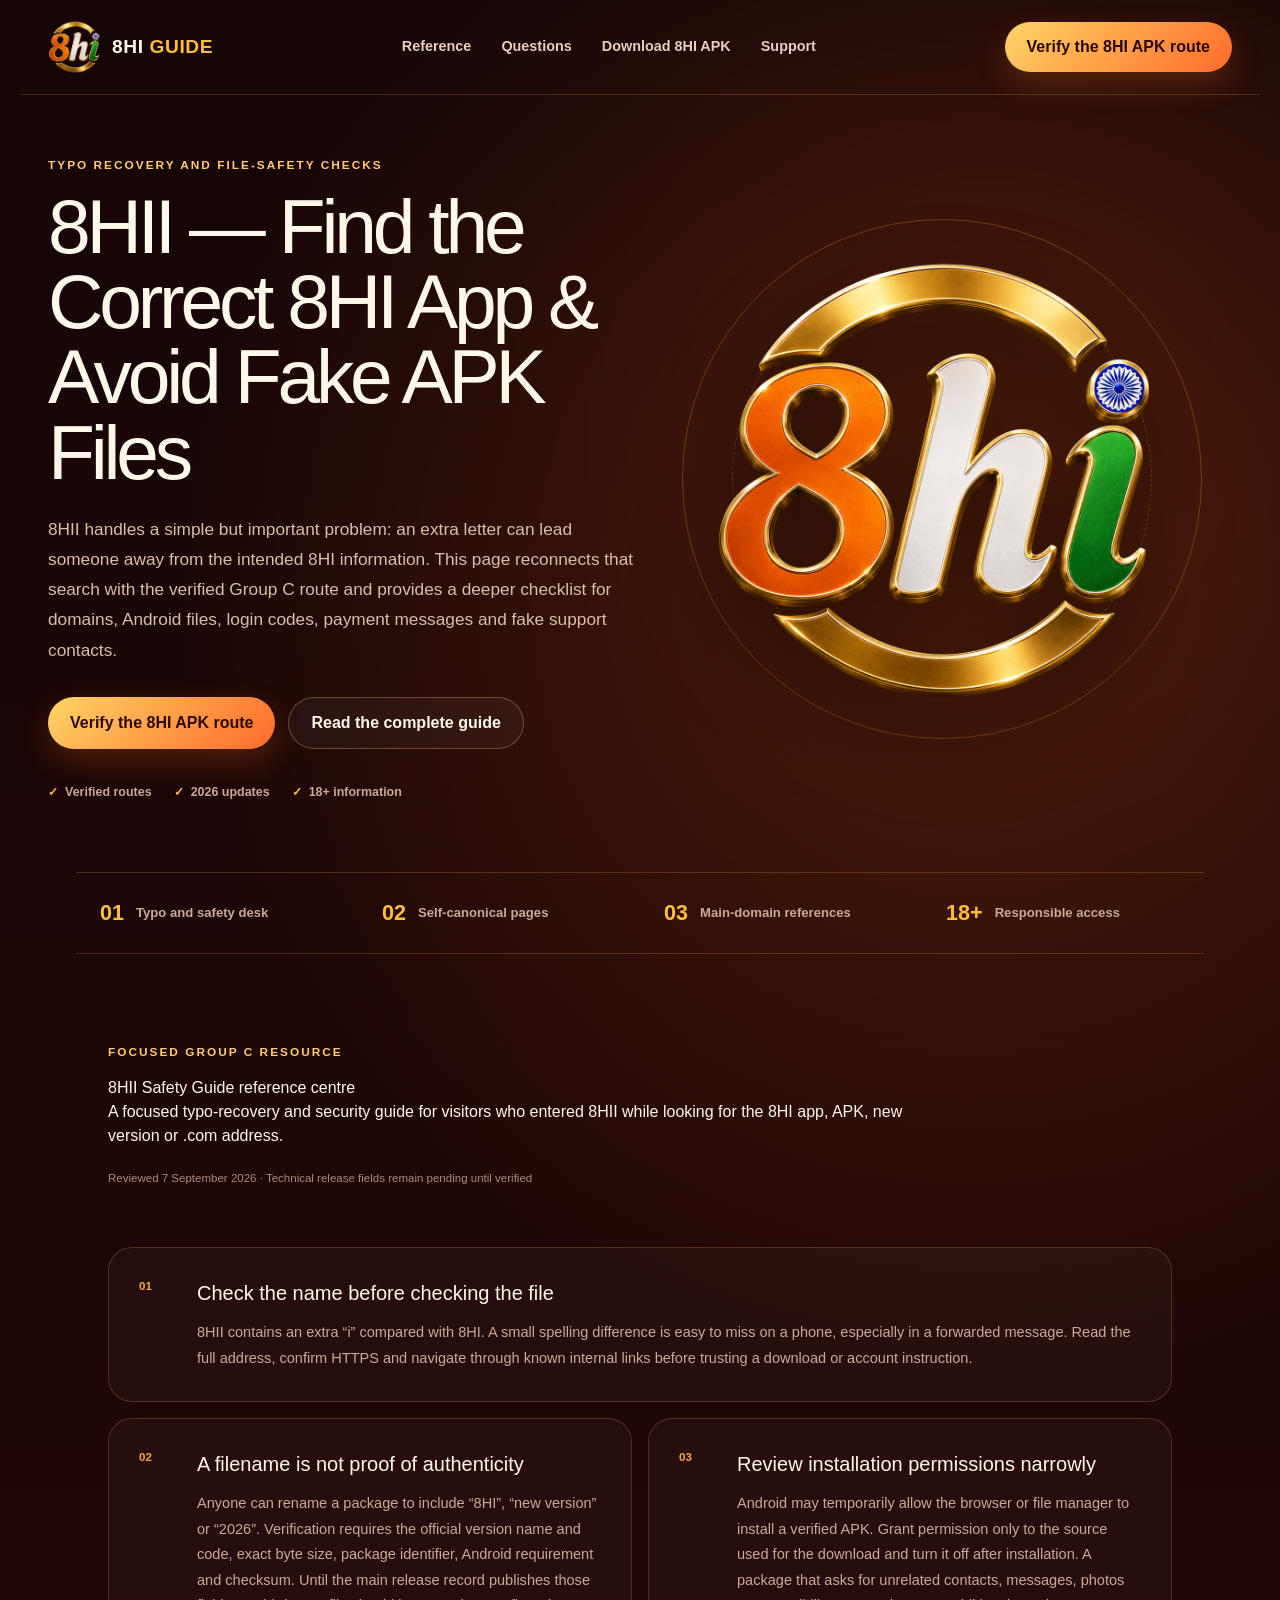
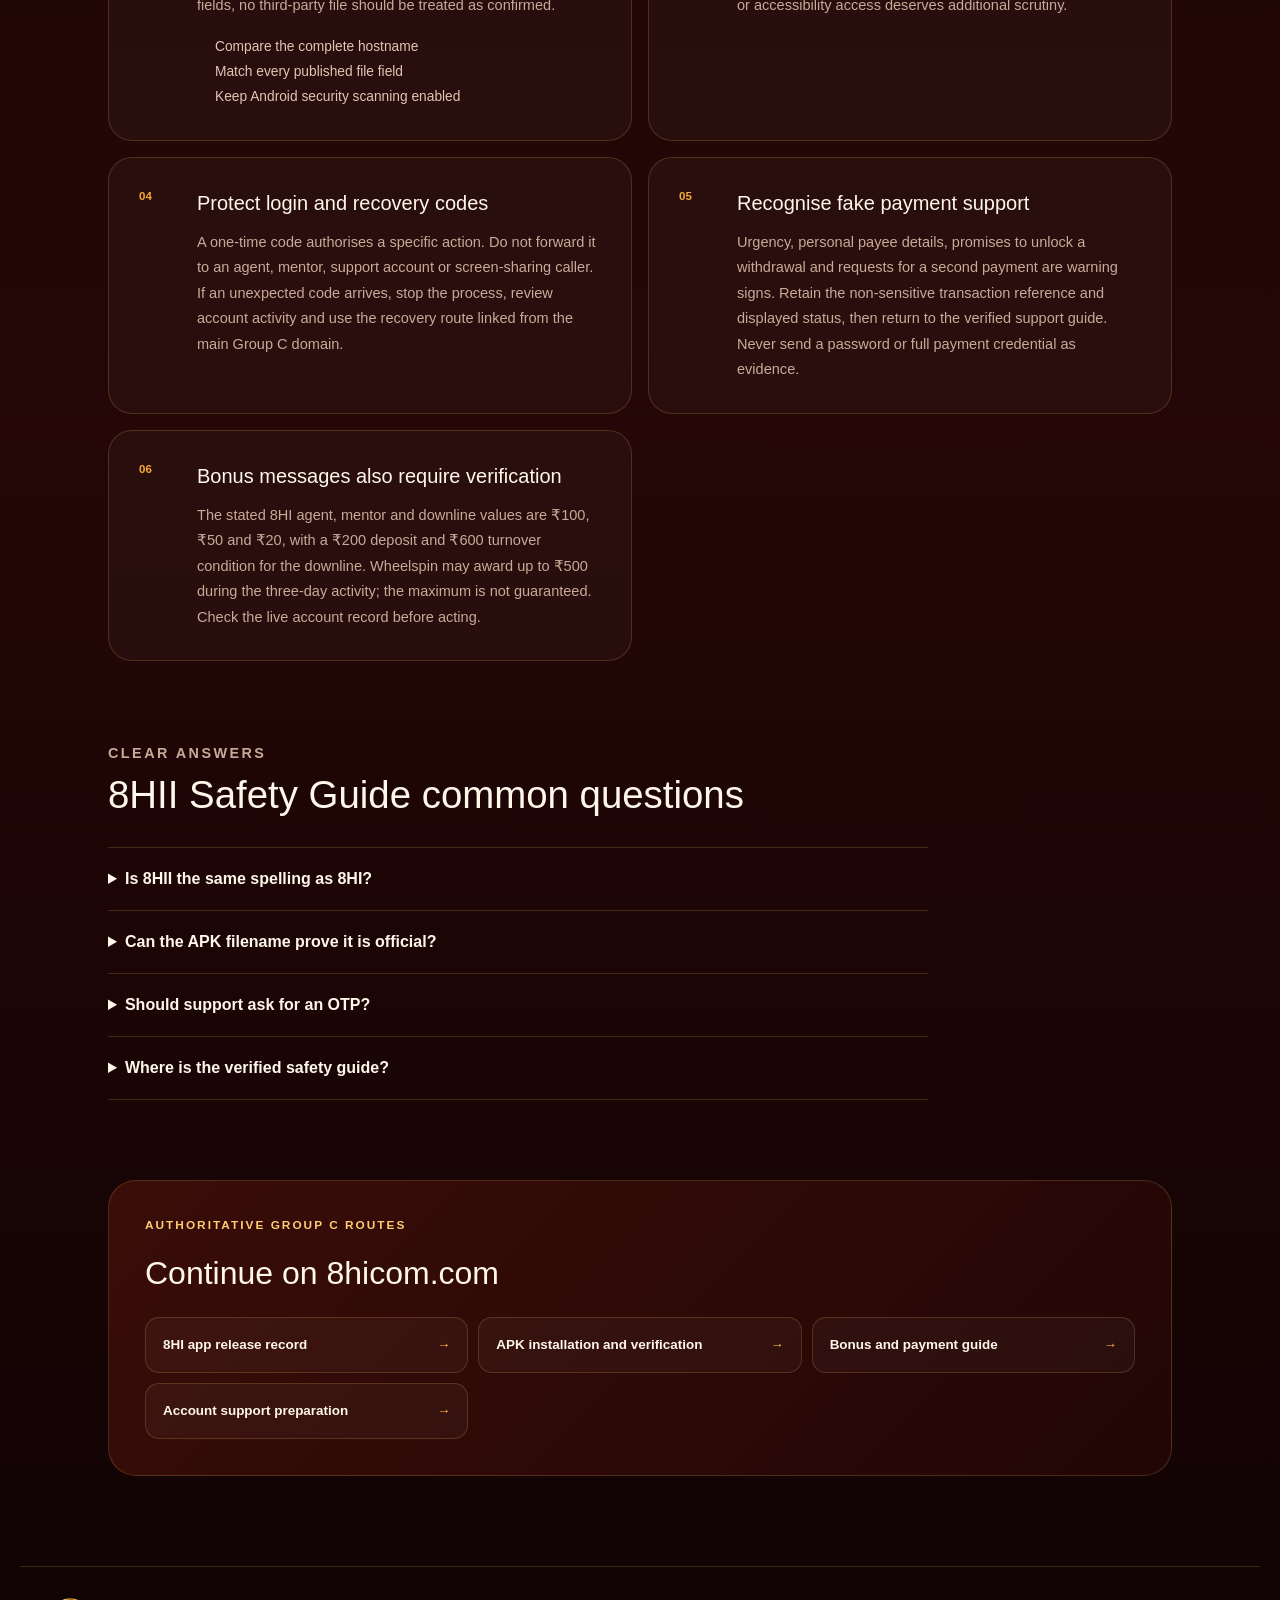
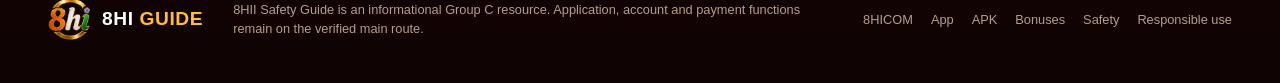
==== index.html @ 6e998ba5 "Migrate 8HI site to GitHub Pages with live APK download" ====
<!DOCTYPE html><html lang="en-IN"><head><meta charSet="utf-8"/><meta name="viewport" content="width=device-width, initial-scale=1"/><link rel="preload" href="/assets/8hi-mark.png" as="image"/><link rel="stylesheet" href="/_next/static/css/index.D3zvUgvW.css" data-rsc-css-href="/_next/static/css/index.D3zvUgvW.css" data-precedence="vite-rsc/importer-resources"/><link rel="modulepreload" fetchPriority="low" href="/_next/static/chunks/index-C0sFQanN.js"/><script src="/_next/static/chunks/rolldown-runtime-C60lm6uB.js" type="module" async=""></script><script src="/_next/static/chunks/framework-BgSIrAUN.js" type="module" async=""></script><link rel="modulepreload" href="/_next/static/chunks/layout-segment-context-Blf1P6dG.js" crossorigin=""/><title>8HII — Find the Correct 8HI App &amp; Avoid Fake APK Files</title><meta name="description" content="Recover from the 8HII spelling, verify the correct 8HI route and check APK files, permissions, OTPs and fake support safely."/><meta name="application-name" content="8HII Guide"/><meta name="creator" content="8HII Guide"/><meta name="publisher" content="8HII Guide"/><meta name="format-detection" content="telephone=no, address=no, email=no"/><meta name="category" content="entertainment"/><meta name="robots" content="index, follow"/><meta name="googlebot" content="index, follow, max-image-preview:large, max-snippet:-1, max-video-preview:-1"/><meta property="og:title" content="8HII — 8HI Typo Recovery &amp; APK Safety"/><meta property="og:description" content="Check the correct 8HI name, domain, Android package and support route."/><meta property="og:url" content="https://8hii.com"/><meta property="og:site_name" content="8HII Safety Guide"/><meta property="og:type" content="website"/><meta property="og:locale" content="en_IN"/><meta property="og:image" content="https://8hii.com/og.png"/><meta property="og:image:width" content="1200"/><meta property="og:image:height" content="630"/><meta property="og:image:alt" content="8HI typo recovery and APK safety guide"/><meta name="twitter:card" content="summary_large_image"/><meta name="twitter:title" content="8HII — 8HI APK Safety"/><meta name="twitter:description" content="Check the correct 8HI route and avoid fake APK files."/><meta name="twitter:image" content="https://8hii.com/og.png"/><link rel="shortcut icon" href="/favicon.ico"/><link rel="icon" href="/icon-48.png" sizes="48x48" type="image/png"/><link rel="icon" href="/icon.png" sizes="96x96" type="image/png"/><link rel="icon" href="/icon-192.png" sizes="192x192" type="image/png"/><link rel="icon" href="/favicon.ico" sizes="48x48" type="image/x-icon"/><link rel="apple-touch-icon" href="/icon-192.png" sizes="192x192" type="image/png"/><link rel="manifest" href="/manifest.webmanifest"/><link rel="canonical" href="https://8hii.com"/><script>Object.assign(((self[Symbol.for("vinext.navigationRuntime")]??={bootstrap:{routeManifest:null},functions:{}}).bootstrap.rsc??={rsc:[]}),{params:{},nav:{"pathname":"/","searchParams":[]}})</script><link rel="modulepreload" href="/_next/static/chunks/index-C0sFQanN.js" />
</head><body><script type="application/ld+json">{"@context":"https://schema.org","@graph":[{"@type":"WebSite","@id":"https://8hii.com/#website","name":"8HII Guide","alternateName":["8HI","8HII Guide"],"url":"https://8hii.com/","inLanguage":"en-IN","publisher":{"@id":"https://8hii.com/#organization"}},{"@type":"Organization","@id":"https://8hii.com/#organization","name":"8HII Guide","url":"https://8hii.com/","logo":{"@type":"ImageObject","url":"https://8hii.com/icon-512.png","width":512,"height":512}}]}</script><main><a class="skip-link" href="#main-content">Skip to content</a><script type="application/ld+json">[{"@context":"https://schema.org","@type":"FAQPage","mainEntity":[{"@type":"Question","name":"Is 8HII the same spelling as 8HI?","acceptedAnswer":{"@type":"Answer","text":"No. 8HII contains an extra letter; this page helps visitors recover the intended 8HI route."}},{"@type":"Question","name":"Can the APK filename prove it is official?","acceptedAnswer":{"@type":"Answer","text":"No. Match the complete technical release record, including checksum and package identifier."}},{"@type":"Question","name":"Should support ask for an OTP?","acceptedAnswer":{"@type":"Answer","text":"No. Keep passwords and one-time codes private."}},{"@type":"Question","name":"Where is the verified safety guide?","acceptedAnswer":{"@type":"Answer","text":"Use the APK safety and installation pages on 8hicom.com."}}]},{"@context":"https://schema.org","@type":"WebPage","name":"8HII — Find the Correct 8HI App & Avoid Fake APK Files","description":"A focused typo-recovery and security guide for visitors who entered 8HII while looking for the 8HI app, APK, new version or .com address.","url":"https://8hii.com/","isPartOf":{"@type":"WebSite","name":"8HII Safety Guide","url":"https://8hii.com/"},"dateModified":"2026-09-07"}]</script><header class="site-header"><a class="brand" href="/" aria-label="8HII Safety Guide home"><img src="/assets/8hi-mark.png" alt="8HI" width="54" height="54"/><span>8HI <b>GUIDE</b></span></a><nav aria-label="Main navigation"><a href="#reference">Reference</a><a href="#questions">Questions</a><a href="https://8hicom.com/8hi-app">App status</a><a href="https://8hicom.com/support">Support</a></nav><a class="nav-cta" href="https://8hicom.com/apk-safety">Verify the 8HI APK route</a></header><section class="hero" id="main-content"><div class="hero-glow"></div><div class="hero-copy"><p class="eyebrow">Typo recovery and file-safety checks</p><h1>8HII — Find the Correct 8HI App &amp; Avoid Fake APK Files</h1><p class="hero-text">8HII handles a simple but important problem: an extra letter can lead someone away from the intended 8HI information. This page reconnects that search with the verified Group C route and provides a deeper checklist for domains, Android files, login codes, payment messages and fake support contacts.</p><div class="hero-actions"><a class="primary-button" href="https://8hicom.com/apk-safety">Verify the 8HI APK route</a><a class="secondary-button" href="#reference">Read the complete guide</a></div><div class="trust-row"><span>Verified routes</span><span>2026 updates</span><span>18+ information</span></div></div><div class="hero-visual"><div class="brand-orbit orbit-one"></div><div class="brand-orbit orbit-two"></div><div class="logo-stage"><img src="/assets/8hi-mark.png" alt="8HI guide logo" width="520" height="520"/></div></div></section><section class="proof-strip" aria-label="Publishing role"><div><strong>01</strong><span>Typo and safety desk</span></div><div><strong>02</strong><span>Self-canonical pages</span></div><div><strong>03</strong><span>Main-domain references</span></div><div><strong>18+</strong><span>Responsible access</span></div></section><article class="content-shell" id="reference"><div class="content-hero"><div><p class="eyebrow">Focused Group C resource</p><h2>8HII Safety Guide<!-- --> reference centre</h2><p>A focused typo-recovery and security guide for visitors who entered 8HII while looking for the 8HI app, APK, new version or .com address.</p><small>Reviewed 7 September 2026 · Technical release fields remain pending until verified</small></div></div><div class="rich-article-grid"><section><span>01</span><div><h2>Check the name before checking the file</h2><p>8HII contains an extra “i” compared with 8HI. A small spelling difference is easy to miss on a phone, especially in a forwarded message. Read the full address, confirm HTTPS and navigate through known internal links before trusting a download or account instruction.</p></div></section><section><span>02</span><div><h2>A filename is not proof of authenticity</h2><p>Anyone can rename a package to include “8HI”, “new version” or “2026”. Verification requires the official version name and code, exact byte size, package identifier, Android requirement and checksum. Until the main release record publishes those fields, no third-party file should be treated as confirmed.</p><ul><li>Compare the complete hostname</li><li>Match every published file field</li><li>Keep Android security scanning enabled</li></ul></div></section><section><span>03</span><div><h2>Review installation permissions narrowly</h2><p>Android may temporarily allow the browser or file manager to install a verified APK. Grant permission only to the source used for the download and turn it off after installation. A package that asks for unrelated contacts, messages, photos or accessibility access deserves additional scrutiny.</p></div></section><section><span>04</span><div><h2>Protect login and recovery codes</h2><p>A one-time code authorises a specific action. Do not forward it to an agent, mentor, support account or screen-sharing caller. If an unexpected code arrives, stop the process, review account activity and use the recovery route linked from the main Group C domain.</p></div></section><section><span>05</span><div><h2>Recognise fake payment support</h2><p>Urgency, personal payee details, promises to unlock a withdrawal and requests for a second payment are warning signs. Retain the non-sensitive transaction reference and displayed status, then return to the verified support guide. Never send a password or full payment credential as evidence.</p></div></section><section><span>06</span><div><h2>Bonus messages also require verification</h2><p>The stated 8HI agent, mentor and downline values are ₹100, ₹50 and ₹20, with a ₹200 deposit and ₹600 turnover condition for the downline. Wheelspin may award up to ₹500 during the three-day activity; the maximum is not guaranteed. Check the live account record before acting.</p></div></section></div><section class="faq" id="questions"><p class="eyebrow">Clear answers</p><h2>8HII Safety Guide<!-- --> common questions</h2><details><summary>Is 8HII the same spelling as 8HI?</summary><p>No. 8HII contains an extra letter; this page helps visitors recover the intended 8HI route.</p></details><details><summary>Can the APK filename prove it is official?</summary><p>No. Match the complete technical release record, including checksum and package identifier.</p></details><details><summary>Should support ask for an OTP?</summary><p>No. Keep passwords and one-time codes private.</p></details><details><summary>Where is the verified safety guide?</summary><p>Use the APK safety and installation pages on 8hicom.com.</p></details></section><aside class="related"><p class="eyebrow">Authoritative Group C routes</p><h2>Continue on 8hicom.com</h2><div><a href="https://8hicom.com/8hi-app">8HI app release record <span>→</span></a><a href="https://8hicom.com/8hi-apk-install">APK installation and verification <span>→</span></a><a href="https://8hicom.com/8hi-payment-guide">Bonus and payment guide <span>→</span></a><a href="https://8hicom.com/support">Account support preparation <span>→</span></a></div></aside></article><footer><div class="brand footer-brand"><img src="/assets/8hi-mark.png" alt="" width="44" height="44"/><span>8HI <b>GUIDE</b></span></div><p>8HII Safety Guide<!-- --> is an informational Group C resource. Application, account and payment functions remain on the verified main route.</p><div class="footer-links"><a href="https://8hicom.com/">8HICOM</a><a href="https://8hicom.com/8hi-app">App</a><a href="https://8hicom.com/8hi-apk-install">APK</a><a href="https://8hicom.com/8hi-payment-guide">Bonuses</a><a href="https://8hicom.com/apk-safety">Safety</a><a href="https://8hicom.com/responsible-gaming">Responsible use</a></div></footer></main><script type="module" src="/_next/static/chunks/index-C0sFQanN.js" id="_R_" async=""></script><script>((self[Symbol.for("vinext.navigationRuntime")]??={bootstrap:{routeManifest:null},functions:{}}).bootstrap.rsc??={rsc:[]}).rsc.push("2:I[\"d5075e13e03a\",[],\"Children\",1]\n")</script><script>((self[Symbol.for("vinext.navigationRuntime")]??={bootstrap:{routeManifest:null},functions:{}}).bootstrap.rsc??={rsc:[]}).rsc.push("3:I[\"f68a58624a56\",[],\"GlobalErrorBoundary\",1]\n")</script><script>((self[Symbol.for("vinext.navigationRuntime")]??={bootstrap:{routeManifest:null},functions:{}}).bootstrap.rsc??={rsc:[]}).rsc.push("4:I[\"ffd5c8636600\",[],\"default\",1]\n")</script><script>((self[Symbol.for("vinext.navigationRuntime")]??={bootstrap:{routeManifest:null},functions:{}}).bootstrap.rsc??={rsc:[]}).rsc.push("5:I[\"f68a58624a56\",[],\"ErrorBoundary\",1]\n")</script><script>((self[Symbol.for("vinext.navigationRuntime")]??={bootstrap:{routeManifest:null},functions:{}}).bootstrap.rsc??={rsc:[]}).rsc.push("6:I[\"ed53b9c3ef4a\",[],\"LayoutSegmentProvider\",1]\n")</script><script>((self[Symbol.for("vinext.navigationRuntime")]??={bootstrap:{routeManifest:null},functions:{}}).bootstrap.rsc??={rsc:[]}).rsc.push("7:I[\"d5075e13e03a\",[],\"Slot\",1]\n")</script><script>((self[Symbol.for("vinext.navigationRuntime")]??={bootstrap:{routeManifest:null},functions:{}}).bootstrap.rsc??={rsc:[]}).rsc.push("8:I[\"f68a58624a56\",[],\"NotFoundBoundary\",1]\n")</script><script>((self[Symbol.for("vinext.navigationRuntime")]??={bootstrap:{routeManifest:null},functions:{}}).bootstrap.rsc??={rsc:[]}).rsc.push(":HL[\"/_next/static/css/index.D3zvUgvW.css\",\"style\"     ]\n")</script><script>((self[Symbol.for("vinext.navigationRuntime")]??={bootstrap:{routeManifest:null},functions:{}}).bootstrap.rsc??={rsc:[]}).rsc.push("0:{\"__route\":\"route:/\",\"__interceptionContext\":null,\"__layoutIds\":[\"layout:/\"],\"__rootLayout\":\"/\",\"__sourcePage\":\"/page\",\"page:/\":\"$L1\",\"layout:/\":[[[[\"$\",\"link\",\"css:/_next/static/css/index.D3zvUgvW.css\",{\"rel\":\"stylesheet\",\"precedence\":\"vite-rsc/importer-resources\",\"href\":\"/_next/static/css/index.D3zvUgvW.css\",\"data-rsc-css-href\":\"/_next/static/css/index.D3zvUgvW.css\"}],\"$undefined\"],[\"$\",\"html\",null,{\"lang\":\"en-IN\",\"children\":[\"$\",\"body\",null,{\"children\":[[\"$\",\"script\",null,{\"type\":\"application/ld+json\",\"dangerouslySetInnerHTML\":{\"__html\":\"{\\\"@context\\\":\\\"https://schema.org\\\",\\\"@graph\\\":[{\\\"@type\\\":\\\"WebSite\\\",\\\"@id\\\":\\\"https://8hii.com/#website\\\",\\\"name\\\":\\\"8HII Guide\\\",\\\"alternateName\\\":[\\\"8HI\\\",\\\"8HII Guide\\\"],\\\"url\\\":\\\"https://8hii.com/\\\",\\\"inLanguage\\\":\\\"en-IN\\\",\\\"publisher\\\":{\\\"@id\\\":\\\"https://8hii.com/#organization\\\"}},{\\\"@type\\\":\\\"Organization\\\",\\\"@id\\\":\\\"https://8hii.com/#organization\\\",\\\"name\\\":\\\"8HII Guide\\\",\\\"url\\\":\\\"https://8hii.com/\\\",\\\"logo\\\":{\\\"@type\\\":\\\"ImageObject\\\",\\\"url\\\":\\\"https://8hii.com/icon-512.png\\\",\\\"width\\\":512,\\\"height\\\":512}}]}\"}}],[\"$\",\"$L2\",null,{}]]}]}]],null],\"route:/\":[[[\"$\",\"meta\",null,{\"charSet\":\"utf-8\"}],[[\"$\",\"title\",\"0\",{\"children\":\"8HII — Find the Correct 8HI App \u0026 Avoid Fake APK Files\"}],[\"$\",\"meta\",\"1\",{\"name\":\"description\",\"content\":\"Recover from the 8HII spelling, verify the correct 8HI route and check APK files, permissions, OTPs and fake support safely.\"}],[\"$\",\"meta\",\"2\",{\"name\":\"application-name\",\"content\":\"8HII Guide\"}],[\"$\",\"meta\",\"3\",{\"name\":\"creator\",\"content\":\"8HII Guide\"}],[\"$\",\"meta\",\"4\",{\"name\":\"publisher\",\"content\":\"8HII Guide\"}],[\"$\",\"meta\",\"5\",{\"name\":\"format-detection\",\"content\":\"telephone=no, address=no, email=no\"}],[\"$\",\"meta\",\"6\",{\"name\":\"category\",\"content\":\"entertainment\"}],[\"$\",\"meta\",\"7\",{\"name\":\"robots\",\"content\":\"index, follow\"}],[\"$\",\"meta\",\"8\",{\"name\":\"googlebot\",\"content\":\"index, follow, max-image-preview:large, max-snippet:-1, max-video-preview:-1\"}],[\"$\",\"meta\",\"9\",{\"property\":\"og:title\",\"content\":\"8HII — 8HI Typo Recovery \u0026 APK Safety\"}],[\"$\",\"meta\",\"10\",{\"property\":\"og:description\",\"content\":\"Check the correct 8HI name, domain, Android package and support route.\"}],[\"$\",\"meta\",\"11\",{\"property\":\"og:url\",\"content\":\"https://8hii.com\"}],[\"$\",\"meta\",\"12\",{\"property\":\"og:site_name\",\"content\":\"8HII Safety Guide\"}],[\"$\",\"meta\",\"13\",{\"property\":\"og:type\",\"content\":\"website\"}],[\"$\",\"meta\",\"14\",{\"property\":\"og:locale\",\"content\":\"en_IN\"}],[\"$\",\"meta\",\"15\",{\"property\":\"og:image\",\"content\":\"https://8hii.com/og.png\"}],[\"$\",\"meta\",\"16\",{\"property\":\"og:image:width\",\"content\":\"1200\"}],[\"$\",\"meta\",\"17\",{\"property\":\"og:image:height\",\"content\":\"630\"}],[\"$\",\"meta\",\"18\",{\"property\":\"og:image:alt\",\"content\":\"8HI typo recovery and APK safety guide\"}],[\"$\",\"meta\",\"19\",{\"name\":\"twitter:card\",\"content\":\"summary_large_image\"}],[\"$\",\"meta\",\"20\",{\"name\":\"twitter:title\",\"content\":\"8HII — 8HI APK Safety\"}],[\"$\",\"meta\",\"21\",{\"name\":\"twitter:description\",\"content\":\"Check the correct 8HI route and avoid fake APK files.\"}],[\"$\",\"meta\",\"22\",{\"name\":\"twitter:image\",\"content\":\"https://8hii.com/og.png\"}],[\"$\",\"link\",\"23\",{\"rel\":\"shortcut icon\",\"href\":\"/favicon.ico\"}],[\"$\",\"link\",\"24\",{\"rel\":\"icon\",\"href\":\"/icon-48.png\",\"sizes\":\"48x48\",\"type\":\"image/png\"}],[\"$\",\"link\",\"25\",{\"rel\":\"icon\",\"href\":\"/icon.png\",\"sizes\":\"96x96\",\"type\":\"image/png\"}],[\"$\",\"link\",\"26\",{\"rel\":\"icon\",\"href\":\"/icon-192.png\",\"sizes\":\"192x192\",\"type\":\"image/png\"}],[\"$\",\"link\",\"27\",{\"rel\":\"icon\",\"href\":\"/favicon.ico\",\"sizes\":\"48x48\",\"type\":\"image/x-icon\"}],[\"$\",\"link\",\"28\",{\"rel\":\"apple-touch-icon\",\"href\":\"/icon-192.png\",\"sizes\":\"192x192\",\"type\":\"image/png\"}],[\"$\",\"link\",\"29\",{\"rel\":\"manifest\",\"href\":\"/manifest.webmanifest\"}],[\"$\",\"link\",\"30\",{\"rel\":\"canonical\",\"href\":\"https://8hii.com\"}]],[[\"$\",\"meta\",\"0\",{\"name\":\"viewport\",\"content\":\"width=device-width, initial-scale=1\"}]]],[\"$\",\"$L3\",null,{\"fallback\":\"$4\",\"children\":[\"$\",\"$L5\",null,{\"fallback\":\"$4\",\"children\":[\"$\",\"$L6\",null,{\"providerId\":\"layout:/\",\"segmentMap\":{\"children\":[]},\"children\":[\"$\",\"$L7\",null,{\"id\":\"layout:/\",\"parallelSlots\":\"$undefined\",\"children\":[\"$\",\"$L8\",null,{\"resetKey\":\"\",\"fallback\":[\"$\",\"main\",null,{\"children\":[\"$\",\"section\",null,{\"className\":\"content-shell\",\"children\":[[\"$\",\"div\",null,{\"className\":\"content-hero\",\"children\":[[\"$\",\"p\",null,{\"className\":\"eyebrow\",\"children\":\"404 · Page not found\"}],[\"$\",\"h1\",null,{\"children\":\"This page is not available\"}],\"$L9\"]}],\"$La\"]}]}],\"children\":\"$Lb\"}]}]}]}]}],null,null],\"__layoutFlags\":{\"layout:/\":\"s\"},\"__artifactCompatibility\":{\"schemaVersion\":1,\"graphVersion\":\"app-route-graph:1177fd80f83fa7b0\",\"deploymentVersion\":\"ae7280df-ea0a-4fb3-b8f7-e4455251781e\",\"appElementsSchemaVersion\":1,\"rscPayloadSchemaVersion\":1,\"rootBoundaryId\":\"/\",\"renderEpoch\":null},\"__renderObservation\":{\"schemaVersion\":1,\"output\":{\"kind\":\"app-rsc\",\"mountedSlotsFingerprint\":null,\"renderEpoch\":null,\"rootBoundaryId\":\"/\",\"routeId\":\"route:/\"},\"completeness\":\"partial\",\"boundaryOutcome\":{\"kind\":\"unknown\"},\"requestApis\":[{\"kind\":\"connection\",\"status\":\"unknown\"},{\"kind\":\"cookies\",\"status\":\"unknown\"},{\"kind\":\"draftMode\",\"status\":\"unknown\"},{\"kind\":\"headers\",\"status\":\"unknown\"},{\"kind\":\"params\",\"status\":\"unknown\"},{\"kind\":\"searchParams\",\"status\":\"unknown\"}],\"dynamicFetches\":[],\"cacheTags\":[\"/\",\"_N_T_/\",\"_N_T_/index\",\"_N_T_/layout\",\"_N_T_/page\"],\"pathTags\":[\"/\"],\"cacheability\":\"unknown\",\"downgrade\":{\"target\":\"freshRender\",\"reasons\":[{\"code\":\"CP_DOWNGRADE_CACHEABILITY_UNKNOWN\",\"target\":\"freshRender\"},{\"code\":\"CP_DOWNGRADE_INCOMPLETE_OBSERVATION\",\"completeness\":\"partial\",\"target\":\"freshRender\"},{\"code\":\"CP_DOWNGRADE_UNKNOWN_REQUEST_API\",\"requestApi\":\"connection\",\"target\":\"freshRender\"},{\"code\":\"CP_DOWNGRADE_UNKNOWN_REQUEST_API\",\"requestApi\":\"cookies\",\"target\":\"freshRender\"},{\"code\":\"CP_DOWNGRADE_UNKNOWN_REQUEST_API\",\"requestApi\":\"draftMode\",\"target\":\"freshRender\"},{\"code\":\"CP_DOWNGRADE_UNKNOWN_REQUEST_API\",\"requestApi\":\"headers\",\"target\":\"freshRender\"},{\"code\":\"CP_DOWNGRADE_UNKNOWN_REQUEST_API\",\"requestApi\":\"params\",\"target\":\"freshRender\"},{\"code\":\"CP_DOWNGRADE_UNKNOWN_REQUEST_API\",\"requestApi\":\"searchParams\",\"target\":\"freshRender\"}],\"fallback\":{\"kind\":\"breakerFallback\",\"code\":\"CP_PRIVATE_DYNAMIC_DOWNGRADE\",\"mode\":\"renderFresh\",\"scope\":\"affectedOutput\",\"fields\":{\"reasonCodes\":[\"CP_DOWNGRADE_CACHEABILITY_UNKNOWN\",\"CP_DOWNGRADE_INCOMPLETE_OBSERVATION\",\"CP_DOWNGRADE_UNKNOWN_REQUEST_API\",\"CP_DOWNGRADE_UNKNOWN_REQUEST_API\",\"CP_DOWNGRADE_UNKNOWN_REQUEST_API\",\"CP_DOWNGRADE_UNKNOWN_REQUEST_API\",\"CP_DOWNGRADE_UNKNOWN_REQUEST_API\",\"CP_DOWNGRADE_UNKNOWN_REQUEST_API\"],\"target\":\"freshRender\"}},\"isPublicCacheCandidate\":false}}}\n")</script><script>((self[Symbol.for("vinext.navigationRuntime")]??={bootstrap:{routeManifest:null},functions:{}}).bootstrap.rsc??={rsc:[]}).rsc.push("c:I[\"fe48302fca77\",[],\"AppRouterScrollTarget\",1]\n")</script><script>((self[Symbol.for("vinext.navigationRuntime")]??={bootstrap:{routeManifest:null},functions:{}}).bootstrap.rsc??={rsc:[]}).rsc.push("d:I[\"f68a58624a56\",[],\"RedirectBoundary\",1]\n")</script><script>((self[Symbol.for("vinext.navigationRuntime")]??={bootstrap:{routeManifest:null},functions:{}}).bootstrap.rsc??={rsc:[]}).rsc.push("9:[\"$\",\"p\",null,{\"children\":\"The address may be incorrect or the information may have moved. Continue from the official 8HII Guide homepage.\"}]\n")</script><script>((self[Symbol.for("vinext.navigationRuntime")]??={bootstrap:{routeManifest:null},functions:{}}).bootstrap.rsc??={rsc:[]}).rsc.push("a:[\"$\",\"a\",null,{\"className\":\"primary-button\",\"href\":\"/\",\"children\":\"Return to 8HII Guide\"}]\n")</script><script>((self[Symbol.for("vinext.navigationRuntime")]??={bootstrap:{routeManifest:null},functions:{}}).bootstrap.rsc??={rsc:[]}).rsc.push("b:[\"$\",\"$L8\",null,{\"resetKey\":\"\",\"fallback\":[\"$\",\"main\",null,{\"children\":[\"$\",\"section\",null,{\"className\":\"content-shell\",\"children\":[[\"$\",\"div\",null,{\"className\":\"content-hero\",\"children\":[[\"$\",\"p\",null,{\"className\":\"eyebrow\",\"children\":\"404 · Page not found\"}],[\"$\",\"h1\",null,{\"children\":\"This page is not available\"}],[\"$\",\"p\",null,{\"children\":\"The address may be incorrect or the information may have moved. Continue from the official 8HII Guide homepage.\"}]]}],[\"$\",\"a\",null,{\"className\":\"primary-button\",\"href\":\"/\",\"children\":\"Return to 8HII Guide\"}]]}]}],\"children\":[\"$\",\"$Lc\",null,{\"children\":[\"$\",\"$Ld\",null,{\"children\":[[\"$\",\"$L6\",null,{\"providerId\":\"page:/\",\"segmentMap\":{\"children\":[\"__PAGE__\"]},\"children\":[\"$\",\"$L7\",null,{\"id\":\"page:/\"}]}],null]}]}]}]\n")</script><script>((self[Symbol.for("vinext.navigationRuntime")]??={bootstrap:{routeManifest:null},functions:{}}).bootstrap.rsc??={rsc:[]}).rsc.push(":HL[\"/assets/8hi-mark.png\",\"image\"]\n")</script><script>((self[Symbol.for("vinext.navigationRuntime")]??={bootstrap:{routeManifest:null},functions:{}}).bootstrap.rsc??={rsc:[]}).rsc.push("e:T4ba,")</script><script>((self[Symbol.for("vinext.navigationRuntime")]??={bootstrap:{routeManifest:null},functions:{}}).bootstrap.rsc??={rsc:[]}).rsc.push("[{\"@context\":\"https://schema.org\",\"@type\":\"FAQPage\",\"mainEntity\":[{\"@type\":\"Question\",\"name\":\"Is 8HII the same spelling as 8HI?\",\"acceptedAnswer\":{\"@type\":\"Answer\",\"text\":\"No. 8HII contains an extra letter; this page helps visitors recover the intended 8HI route.\"}},{\"@type\":\"Question\",\"name\":\"Can the APK filename prove it is official?\",\"acceptedAnswer\":{\"@type\":\"Answer\",\"text\":\"No. Match the complete technical release record, in")</script><script>((self[Symbol.for("vinext.navigationRuntime")]??={bootstrap:{routeManifest:null},functions:{}}).bootstrap.rsc??={rsc:[]}).rsc.push("cluding checksum and package identifier.\"}},{\"@type\":\"Question\",\"name\":\"Should support ask for an OTP?\",\"acceptedAnswer\":{\"@type\":\"Answer\",\"text\":\"No. Keep passwords and one-time codes private.\"}},{\"@type\":\"Question\",\"name\":\"Where is the verified safety guide?\",\"acceptedAnswer\":{\"@type\":\"Answer\",\"text\":\"Use the APK safety and installation pages on 8hicom.com.\"}}]},{\"@context\":\"https://schema.org\",\"@type\":\"WebPage\",\"name\":\"8HII — Find the Correct 8HI App \u0026 Avoid Fake APK Files\",\"description\":\"A focused typo-recovery and security guide for visitors who entered 8HII while looking for the 8HI app, APK, new version or .com address.\",\"url\":\"https://8hii.com/\",\"isPartOf\":{\"@type\":\"WebSite\",\"name\":\"8HII Safety Guide\",\"url\":\"https://8hii.com/\"},\"dateModified\":\"2026-09-07\"}]")</script><script>((self[Symbol.for("vinext.navigationRuntime")]??={bootstrap:{routeManifest:null},functions:{}}).bootstrap.rsc??={rsc:[]}).rsc.push("1:[\"$\",\"main\",null,{\"children\":[[\"$\",\"a\",null,{\"className\":\"skip-link\",\"href\":\"#main-content\",\"children\":\"Skip to content\"}],[\"$\",\"script\",null,{\"type\":\"application/ld+json\",\"dangerouslySetInnerHTML\":{\"__html\":\"$e\"}}],[\"$\",\"header\",null,{\"className\":\"site-header\",\"children\":[[\"$\",\"a\",null,{\"className\":\"brand\",\"href\":\"/\",\"aria-label\":\"8HII Safety Guide home\",\"children\":[[\"$\",\"img\",null,{\"src\":\"/assets/8hi-mark.png\",\"alt\":\"8HI\",\"width\":54,\"height\":54}],[\"$\",\"span\",null,{\"children\":[\"8HI \",[\"$\",\"b\",null,{\"children\":\"GUIDE\"}]]}]]}],[\"$\",\"nav\",null,{\"aria-label\":\"Main navigation\",\"children\":[[\"$\",\"a\",null,{\"href\":\"#reference\",\"children\":\"Reference\"}],[\"$\",\"a\",null,{\"href\":\"#questions\",\"children\":\"Questions\"}],[\"$\",\"a\",null,{\"href\":\"https://8hicom.com/8hi-app\",\"children\":\"App status\"}],[\"$\",\"a\",null,{\"href\":\"https://8hicom.com/support\",\"children\":\"Support\"}]]}],[\"$\",\"a\",null,{\"className\":\"nav-cta\",\"href\":\"https://8hicom.com/apk-safety\",\"children\":\"Verify the 8HI APK route\"}]]}],[\"$\",\"section\",null,{\"className\":\"hero\",\"id\":\"main-content\",\"children\":[[\"$\",\"div\",null,{\"className\":\"hero-glow\"}],[\"$\",\"div\",null,{\"className\":\"hero-copy\",\"children\":[[\"$\",\"p\",null,{\"className\":\"eyebrow\",\"children\":\"Typo recovery and file-safety checks\"}],[\"$\",\"h1\",null,{\"children\":\"8HII — Find the Correct 8HI App \u0026 Avoid Fake APK Files\"}],[\"$\",\"p\",null,{\"className\":\"hero-text\",\"children\":\"8HII handles a simple but important problem: an extra letter can lead someone away from the intended 8HI information. This page reconnects that search with the verified Group C route and provides a deeper checklist for domains, Android files, login codes, payment messages and fake support contacts.\"}],[\"$\",\"div\",null,{\"className\":\"hero-actions\",\"children\":[[\"$\",\"a\",null,{\"className\":\"primary-button\",\"href\":\"https://8hicom.com/apk-safety\",\"children\":\"Verify the 8HI APK route\"}],[\"$\",\"a\",null,{\"className\":\"secondary-button\",\"href\":\"#reference\",\"children\":\"Read the complete guide\"}]]}],[\"$\",\"div\",null,{\"className\":\"trust-row\",\"children\":[[\"$\",\"span\",null,{\"children\":\"Verified routes\"}],[\"$\",\"span\",null,{\"children\":\"2026 updates\"}],[\"$\",\"span\",null,{\"children\":\"18+ information\"}]]}]]}],[\"$\",\"div\",null,{\"className\":\"hero-visual\",\"children\":[[\"$\",\"div\",null,{\"className\":\"brand-orbit orbit-one\"}],[\"$\",\"div\",null,{\"className\":\"brand-orbit orbit-two\"}],[\"$\",\"div\",null,{\"className\":\"logo-stage\",\"children\":[\"$\",\"img\",null,{\"src\":\"/assets/8hi-mark.png\",\"alt\":\"8HI guide logo\",\"width\":520,\"height\":520}]}]]}]]}],[\"$\",\"section\",null,{\"className\":\"proof-strip\",\"aria-label\":\"Publishing role\",\"children\":[[\"$\",\"div\",null,{\"children\":[[\"$\",\"strong\",null,{\"children\":\"01\"}],[\"$\",\"span\",null,{\"children\":\"Typo and safety desk\"}]]}],[\"$\",\"div\",null,{\"children\":[[\"$\",\"strong\",null,{\"children\":\"02\"}],[\"$\",\"span\",null,{\"children\":\"Self-canonical pages\"}]]}],[\"$\",\"div\",null,{\"children\":[[\"$\",\"strong\",null,{\"children\":\"03\"}],\"$Lf\"]}],\"$L10\"]}],\"$L11\",\"$L12\"]}]\n")</script><script>((self[Symbol.for("vinext.navigationRuntime")]??={bootstrap:{routeManifest:null},functions:{}}).bootstrap.rsc??={rsc:[]}).rsc.push("f:[\"$\",\"span\",null,{\"children\":\"Main-domain references\"}]\n")</script><script>((self[Symbol.for("vinext.navigationRuntime")]??={bootstrap:{routeManifest:null},functions:{}}).bootstrap.rsc??={rsc:[]}).rsc.push("10:[\"$\",\"div\",null,{\"children\":[[\"$\",\"strong\",null,{\"children\":\"18+\"}],[\"$\",\"span\",null,{\"children\":\"Responsible access\"}]]}]\n")</script><script>((self[Symbol.for("vinext.navigationRuntime")]??={bootstrap:{routeManifest:null},functions:{}}).bootstrap.rsc??={rsc:[]}).rsc.push("11:[\"$\",\"article\",null,{\"className\":\"content-shell\",\"id\":\"reference\",\"children\":[[\"$\",\"div\",null,{\"className\":\"content-hero\",\"children\":[\"$\",\"div\",null,{\"children\":[[\"$\",\"p\",null,{\"className\":\"eyebrow\",\"children\":\"Focused Group C resource\"}],[\"$\",\"h2\",null,{\"children\":[\"8HII Safety Guide\",\" reference centre\"]}],[\"$\",\"p\",null,{\"children\":\"A focused typo-recovery and security guide for visitors who entered 8HII while looking for the 8HI app, APK, new version or .com address.\"}],[\"$\",\"small\",null,{\"children\":\"Reviewed 7 September 2026 · Technical release fields remain pending until verified\"}]]}]}],[\"$\",\"div\",null,{\"className\":\"rich-article-grid\",\"children\":[[\"$\",\"section\",\"Check the name before checking the file\",{\"children\":[[\"$\",\"span\",null,{\"children\":\"01\"}],[\"$\",\"div\",null,{\"children\":[[\"$\",\"h2\",null,{\"children\":\"Check the name before checking the file\"}],[\"$\",\"p\",null,{\"children\":\"8HII contains an extra “i” compared with 8HI. A small spelling difference is easy to miss on a phone, especially in a forwarded message. Read the full address, confirm HTTPS and navigate through known internal links before trusting a download or account instruction.\"}],\"$undefined\"]}]]}],[\"$\",\"section\",\"A filename is not proof of authenticity\",{\"children\":[[\"$\",\"span\",null,{\"children\":\"02\"}],[\"$\",\"div\",null,{\"children\":[[\"$\",\"h2\",null,{\"children\":\"A filename is not proof of authenticity\"}],[\"$\",\"p\",null,{\"children\":\"Anyone can rename a package to include “8HI”, “new version” or “2026”. Verification requires the official version name and code, exact byte size, package identifier, Android requirement and checksum. Until the main release record publishes those fields, no third-party file should be treated as confirmed.\"}],[\"$\",\"ul\",null,{\"children\":[[\"$\",\"li\",\"Compare the complete hostname\",{\"children\":\"Compare the complete hostname\"}],[\"$\",\"li\",\"Match every published file field\",{\"children\":\"Match every published file field\"}],[\"$\",\"li\",\"Keep Android security scanning enabled\",{\"children\":\"Keep Android security scanning enabled\"}]]}]]}]]}],[\"$\",\"section\",\"Review installation permissions narrowly\",{\"children\":[[\"$\",\"span\",null,{\"children\":\"03\"}],[\"$\",\"div\",null,{\"children\":[[\"$\",\"h2\",null,{\"children\":\"Review installation permissions narrowly\"}],[\"$\",\"p\",null,{\"children\":\"Android may temporarily allow the browser or file manager to install a verified APK. Grant permission only to the source used for the download and turn it off after installation. A package that asks for unrelated contacts, messages, photos or accessibility access deserves additional scrutiny.\"}],\"$undefined\"]}]]}],[\"$\",\"section\",\"Protect login and recovery codes\",{\"children\":[[\"$\",\"span\",null,{\"children\":\"04\"}],[\"$\",\"div\",null,{\"children\":[[\"$\",\"h2\",null,{\"children\":\"Protect login and recovery codes\"}],[\"$\",\"p\",null,{\"children\":\"A one-time code authorises a specific action. Do not forward it to an agent, mentor, support account or screen-sharing caller. If an unexpected code arrives, stop the process, review account activity and use the recovery route linked from the main Group C domain.\"}],\"$undefined\"]}]]}],[\"$\",\"section\",\"Recognise fake payment support\",{\"children\":[[\"$\",\"span\",null,{\"children\":\"05\"}],[\"$\",\"div\",null,{\"children\":[[\"$\",\"h2\",null,{\"children\":\"Recognise fake payment support\"}],[\"$\",\"p\",null,{\"children\":\"Urgency, personal payee details, promises to unlock a withdrawal and requests for a second payment are warning signs. Retain the non-sensitive transaction reference and displayed status, then return to the verified support guide. Never send a password or full payment credential as evidence.\"}],\"$undefined\"]}]]}],[\"$\",\"section\",\"Bonus messages also require verification\",{\"children\":[[\"$\",\"span\",null,{\"children\":\"06\"}],[\"$\",\"div\",null,{\"children\":[[\"$\",\"h2\",null,{\"children\":\"Bonus messages also require verification\"}],[\"$\",\"p\",null,{\"children\":\"The stated 8HI agent, mentor and downline values are ₹100, ₹50 and ₹20, with a ₹200 deposit and ₹600 turnover condition for the downline. Wheelspin may award up to ₹500 during the three-day activity; the maximum is not guaranteed. Check the live account record before acting.\"}],\"$undefined\"]}]]}]]}],\"$L13\",\"$L14\"]}]\n")</script><script>((self[Symbol.for("vinext.navigationRuntime")]??={bootstrap:{routeManifest:null},functions:{}}).bootstrap.rsc??={rsc:[]}).rsc.push("12:[\"$\",\"footer\",null,{\"children\":[[\"$\",\"div\",null,{\"className\":\"brand footer-brand\",\"children\":[[\"$\",\"img\",null,{\"src\":\"/assets/8hi-mark.png\",\"alt\":\"\",\"width\":44,\"height\":44}],[\"$\",\"span\",null,{\"children\":[\"8HI \",[\"$\",\"b\",null,{\"children\":\"GUIDE\"}]]}]]}],[\"$\",\"p\",null,{\"children\":[\"8HII Safety Guide\",\" is an informational Group C resource. Application, account and payment functions remain on the verified main route.\"]}],[\"$\",\"div\",null,{\"className\":\"footer-links\",\"children\":[[\"$\",\"a\",null,{\"href\":\"https://8hicom.com/\",\"children\":\"8HICOM\"}],[\"$\",\"a\",null,{\"href\":\"https://8hicom.com/8hi-app\",\"children\":\"App\"}],[\"$\",\"a\",null,{\"href\":\"https://8hicom.com/8hi-apk-install\",\"children\":\"APK\"}],[\"$\",\"a\",null,{\"href\":\"https://8hicom.com/8hi-payment-guide\",\"children\":\"Bonuses\"}],[\"$\",\"a\",null,{\"href\":\"https://8hicom.com/apk-safety\",\"children\":\"Safety\"}],[\"$\",\"a\",null,{\"href\":\"https://8hicom.com/responsible-gaming\",\"children\":\"Responsible use\"}]]}]]}]\n")</script><script>((self[Symbol.for("vinext.navigationRuntime")]??={bootstrap:{routeManifest:null},functions:{}}).bootstrap.rsc??={rsc:[]}).rsc.push("13:[\"$\",\"section\",null,{\"className\":\"faq\",\"id\":\"questions\",\"children\":[[\"$\",\"p\",null,{\"className\":\"eyebrow\",\"children\":\"Clear answers\"}],[\"$\",\"h2\",null,{\"children\":[\"8HII Safety Guide\",\" common questions\"]}],[[\"$\",\"details\",\"Is 8HII the same spelling as 8HI?\",{\"children\":[[\"$\",\"summary\",null,{\"children\":\"Is 8HII the same spelling as 8HI?\"}],[\"$\",\"p\",null,{\"children\":\"No. 8HII contains an extra letter; this page helps visitors recover the intended 8HI route.\"}]]}],[\"$\",\"details\",\"Can the APK filename prove it is official?\",{\"children\":[[\"$\",\"summary\",null,{\"children\":\"Can the APK filename prove it is official?\"}],[\"$\",\"p\",null,{\"children\":\"No. Match the complete technical release record, including checksum and package identifier.\"}]]}],[\"$\",\"details\",\"Should support ask for an OTP?\",{\"children\":[[\"$\",\"summary\",null,{\"children\":\"Should support ask for an OTP?\"}],[\"$\",\"p\",null,{\"children\":\"No. Keep passwords and one-time codes private.\"}]]}],[\"$\",\"details\",\"Where is the verified safety guide?\",{\"children\":[[\"$\",\"summary\",null,{\"children\":\"Where is the verified safety guide?\"}],[\"$\",\"p\",null,{\"children\":\"Use the APK safety and installation pages on 8hicom.com.\"}]]}]]]}]\n")</script><script>((self[Symbol.for("vinext.navigationRuntime")]??={bootstrap:{routeManifest:null},functions:{}}).bootstrap.rsc??={rsc:[]}).rsc.push("14:[\"$\",\"aside\",null,{\"className\":\"related\",\"children\":[[\"$\",\"p\",null,{\"className\":\"eyebrow\",\"children\":\"Authoritative Group C routes\"}],[\"$\",\"h2\",null,{\"children\":\"Continue on 8hicom.com\"}],[\"$\",\"div\",null,{\"children\":[[\"$\",\"a\",null,{\"href\":\"https://8hicom.com/8hi-app\",\"children\":[\"8HI app release record \",[\"$\",\"span\",null,{\"children\":\"→\"}]]}],[\"$\",\"a\",null,{\"href\":\"https://8hicom.com/8hi-apk-install\",\"children\":[\"APK installation and verification \",[\"$\",\"span\",null,{\"children\":\"→\"}]]}],[\"$\",\"a\",null,{\"href\":\"https://8hicom.com/8hi-payment-guide\",\"children\":[\"Bonus and payment guide \",[\"$\",\"span\",null,{\"children\":\"→\"}]]}],[\"$\",\"a\",null,{\"href\":\"https://8hicom.com/support\",\"children\":[\"Account support preparation \",[\"$\",\"span\",null,{\"children\":\"→\"}]]}]]}]]}]\n")</script><script>Object.assign(((self[Symbol.for("vinext.navigationRuntime")]??={bootstrap:{routeManifest:null},functions:{}}).bootstrap.rsc??={rsc:[]}),{"initialCacheKind":"static"});((self[Symbol.for("vinext.navigationRuntime")]??={bootstrap:{routeManifest:null},functions:{}}).bootstrap.rsc??={rsc:[]}).done=true</script><script src="/download-ready.js" defer></script></body></html>
---- _next/static/css/index.D3zvUgvW.css ----
/*! tailwindcss v4.2.1 | MIT License | https://tailwindcss.com */
@layer theme{:root,:host{--font-sans:ui-sans-serif, system-ui, sans-serif, "Apple Color Emoji", "Segoe UI Emoji", "Segoe UI Symbol", "Noto Color Emoji";--font-mono:ui-monospace, SFMono-Regular, Menlo, Monaco, Consolas, "Liberation Mono", "Courier New", monospace;--spacing:.25rem;--default-font-family:var(--font-sans);--default-mono-font-family:var(--font-mono)}}@layer base{*,:after,:before{box-sizing:border-box;border:0 solid;margin:0;padding:0}::backdrop{box-sizing:border-box;border:0 solid;margin:0;padding:0}::file-selector-button{box-sizing:border-box;border:0 solid;margin:0;padding:0}html,:host{-webkit-text-size-adjust:100%;tab-size:4;line-height:1.5;font-family:var(--default-font-family,ui-sans-serif, system-ui, sans-serif, "Apple Color Emoji", "Segoe UI Emoji", "Segoe UI Symbol", "Noto Color Emoji");font-feature-settings:var(--default-font-feature-settings,normal);font-variation-settings:var(--default-font-variation-settings,normal);-webkit-tap-highlight-color:transparent}hr{height:0;color:inherit;border-top-width:1px}abbr:where([title]){-webkit-text-decoration:underline dotted;text-decoration:underline dotted}h1,h2,h3,h4,h5,h6{font-size:inherit;font-weight:inherit}a{color:inherit;-webkit-text-decoration:inherit;-webkit-text-decoration:inherit;text-decoration:inherit}b,strong{font-weight:bolder}code,kbd,samp,pre{font-family:var(--default-mono-font-family,ui-monospace, SFMono-Regular, Menlo, Monaco, Consolas, "Liberation Mono", "Courier New", monospace);font-feature-settings:var(--default-mono-font-feature-settings,normal);font-variation-settings:var(--default-mono-font-variation-settings,normal);font-size:1em}small{font-size:80%}sub,sup{vertical-align:baseline;font-size:75%;line-height:0;position:relative}sub{bottom:-.25em}sup{top:-.5em}table{text-indent:0;border-color:inherit;border-collapse:collapse}:-moz-focusring{outline:auto}progress{vertical-align:baseline}summary{display:list-item}ol,ul,menu{list-style:none}img,svg,video,canvas,audio,iframe,embed,object{vertical-align:middle;display:block}img,video{max-width:100%;height:auto}button,input,select,optgroup,textarea{font:inherit;font-feature-settings:inherit;font-variation-settings:inherit;letter-spacing:inherit;color:inherit;opacity:1;background-color:#0000;border-radius:0}::file-selector-button{font:inherit;font-feature-settings:inherit;font-variation-settings:inherit;letter-spacing:inherit;color:inherit;opacity:1;background-color:#0000;border-radius:0}:where(select:is([multiple],[size])) optgroup{font-weight:bolder}:where(select:is([multiple],[size])) optgroup option{padding-inline-start:20px}::file-selector-button{margin-inline-end:4px}::placeholder{opacity:1}@supports (not ((-webkit-appearance:-apple-pay-button))) or (contain-intrinsic-size:1px){::placeholder{color:currentColor}@supports (color:color-mix(in lab, red, red)){::placeholder{color:color-mix(in oklab, currentcolor 50%, transparent)}}}textarea{resize:vertical}::-webkit-search-decoration{-webkit-appearance:none}::-webkit-date-and-time-value{min-height:1lh;text-align:inherit}::-webkit-datetime-edit{display:inline-flex}::-webkit-datetime-edit-fields-wrapper{padding:0}::-webkit-datetime-edit{padding-block:0}::-webkit-datetime-edit-year-field{padding-block:0}::-webkit-datetime-edit-month-field{padding-block:0}::-webkit-datetime-edit-day-field{padding-block:0}::-webkit-datetime-edit-hour-field{padding-block:0}::-webkit-datetime-edit-minute-field{padding-block:0}::-webkit-datetime-edit-second-field{padding-block:0}::-webkit-datetime-edit-millisecond-field{padding-block:0}::-webkit-datetime-edit-meridiem-field{padding-block:0}::-webkit-calendar-picker-indicator{line-height:1}:-moz-ui-invalid{box-shadow:none}button,input:where([type=button],[type=reset],[type=submit]){-webkit-appearance:button;appearance:button}::file-selector-button{-webkit-appearance:button;appearance:button}::-webkit-inner-spin-button{height:auto}::-webkit-outer-spin-button{height:auto}[hidden]:where(:not([hidden=until-found])){display:none!important}}@layer components;@layer utilities{.visible{visibility:visible}.fixed{position:fixed}.start{inset-inline-start:var(--spacing)}.end{inset-inline-end:var(--spacing)}.block{display:block}.table{display:table}}:root{--ink:#fff7e9;--muted:#d8bfa9;--wine:#170607;--gold:#ffbd3d;--orange:#ff6a2a;--line:#ffc7602e;--font-body:Arial,sans-serif;--font-display:Arial,sans-serif}*{box-sizing:border-box}html{scroll-behavior:smooth}body{background:var(--wine);color:var(--ink);font-family:var(--font-body),Arial,sans-serif;margin:0}a{color:inherit;text-decoration:none}.skip-link{z-index:100;color:#260705;background:#fff;border-radius:10px;padding:12px 18px;font-weight:900;position:fixed;top:-60px;left:18px}.skip-link:focus{top:18px}:is(a:focus-visible,summary:focus-visible){outline-offset:4px;outline:3px solid #ffd05b}main{background:radial-gradient(circle at 76% 18%,#ff711f33,#0000 28%),linear-gradient(#170607 0%,#240706 62%,#100304 100%);min-height:100vh;overflow:hidden}.site-header{z-index:20;border-bottom:1px solid var(--line);justify-content:space-between;align-items:center;max-width:1240px;margin:auto;padding:20px 28px;display:flex;position:relative}.brand{font-family:var(--font-display);letter-spacing:.03em;align-items:center;gap:10px;font-size:1.2rem;font-weight:800;display:flex}.brand img{object-fit:contain}.brand b{color:var(--gold)}nav{color:#e8cebd;gap:30px;font-size:.9rem;font-weight:700;display:flex}nav a:hover{color:var(--gold)}.nav-cta,.primary-button{background:linear-gradient(135deg,#ffd567,var(--orange));color:#2a0803;border-radius:999px;justify-content:center;align-items:center;padding:13px 22px;font-weight:900;transition:all .2s;display:inline-flex;box-shadow:0 12px 30px #ff761e38}.nav-cta:hover,.primary-button:hover{transform:translateY(-2px);box-shadow:0 16px 38px #ff761e57}.download-direct{min-height:52px;margin-top:26px;padding-inline:28px}.rich-article-grid section[id]{scroll-margin-top:110px}.visual-game-card,.related a,.seo-split a,.footer-links a,.site-header a{cursor:pointer}.hero{grid-template-columns:1.02fr .98fr;align-items:center;max-width:1240px;min-height:680px;margin:auto;padding:62px 28px 70px;display:grid;position:relative}.hero-copy{z-index:3;max-width:650px;position:relative}.eyebrow{color:#ffcc72;letter-spacing:.17em;text-transform:uppercase;margin:0 0 14px;font-size:.74rem;font-weight:900}.hero h1{font-family:var(--font-display);letter-spacing:-.055em;margin:0;font-size:clamp(3.1rem,6vw,6rem);line-height:.98}.hero h1 span{background:linear-gradient(100deg,#fff1bd,#ffae31 55%,#ff7130);color:#0000;-webkit-background-clip:text;display:block}.hero-text{max-width:590px;color:var(--muted);margin:24px 0 0;font-size:1.08rem;line-height:1.75}.hero-actions{gap:13px;margin-top:32px;display:flex}.secondary-button{background:#ffffff0a;border:1px solid #ffd68d47;border-radius:999px;justify-content:center;align-items:center;padding:13px 22px;font-weight:800;display:inline-flex}.trust-row{color:#caa992;gap:22px;margin-top:34px;font-size:.78rem;font-weight:700;display:flex}.trust-row span:before{content:"✓";color:var(--gold);margin-right:7px}.hero-visual{place-items:center;min-height:540px;display:grid;position:relative}.logo-stage{z-index:3;filter:drop-shadow(0 35px 45px #0000007a);width:min(460px,82vw);position:relative}.logo-stage img{width:100%;height:auto}.brand-orbit{border:1px solid #ffbc3d40;border-radius:50%;position:absolute}.orbit-one{width:520px;height:520px}.orbit-two{border-style:dashed;width:420px;height:420px;animation:30s linear infinite spin}.hero-glow{filter:blur(140px);opacity:.18;background:#dd4d11;border-radius:50%;width:440px;height:440px;position:absolute;top:16%;right:4%}.floating-card{z-index:4;-webkit-backdrop-filter:blur(10px);backdrop-filter:blur(10px);background:#1f0607bd;border:1px solid #ffd27e40;border-radius:16px;padding:13px 18px;position:absolute;box-shadow:0 15px 40px #0000004d}.floating-card small{color:#caa992;letter-spacing:.14em;font-size:.58rem;display:block}.floating-card strong{color:#ffd56c;margin-top:4px;display:block}.card-a{top:22%;right:1%}.card-b{bottom:20%;left:0}@keyframes spin{to{transform:rotate(360deg)}}.game-section{max-width:1240px;margin:auto;padding:76px 28px}.section-heading{justify-content:space-between;align-items:end;margin-bottom:28px;display:flex}.section-heading h2,.download-band h2{font-family:var(--font-display);letter-spacing:-.04em;margin:0;font-size:clamp(2rem,4vw,3.2rem)}.section-heading>a{color:#ffcc72;font-weight:800}.game-grid{grid-template-columns:repeat(4,1fr);gap:14px;display:grid}.game-card{border:1px solid var(--line);background:linear-gradient(145deg,#fff1,#ffffff04);border-radius:22px;align-items:center;gap:14px;min-height:126px;padding:20px;transition:all .2s;display:flex}.game-card:hover{background:#ff8d2d17;border-color:#ffc55880;transform:translateY(-4px)}.game-icon{color:#3b0c05;background:linear-gradient(145deg,#ffce5a,#e65018);border-radius:15px;place-items:center;width:48px;height:48px;font-size:1.3rem;display:grid}.game-card h3{font-family:var(--font-display);margin:0}.game-card p{color:#bd9f8e;margin:5px 0 0;font-size:.76rem}.arrow{color:#f9bd58;margin-left:auto}.download-band{background:radial-gradient(circle at 85% 15%,#ffb23033,#0000 35%),linear-gradient(135deg,#3b0d08,#220606);border:1px solid #ffc65b40;border-radius:30px;justify-content:space-between;align-items:center;gap:30px;max-width:1184px;margin:30px auto 80px;padding:42px 46px;display:flex}.download-band p:not(.eyebrow){max-width:670px;color:var(--muted);line-height:1.7}footer{border-top:1px solid var(--line);color:#b89c8e;grid-template-columns:auto minmax(220px,1fr) minmax(360px,auto);align-items:center;gap:30px;max-width:1240px;margin:auto;padding:30px 28px 42px;font-size:.8rem;display:grid}.footer-brand{color:#fff}.footer-links{flex-wrap:wrap;justify-content:flex-end;gap:12px 18px;display:flex}.footer-links a:hover{color:var(--gold)}@media (max-width:900px){body{padding-bottom:78px}.site-header nav{z-index:80;-webkit-backdrop-filter:blur(16px);backdrop-filter:blur(16px);background:#160507f0;border:1px solid #ffcf6940;border-radius:18px;justify-content:space-around;gap:3px;padding:7px;display:flex;position:fixed;bottom:10px;left:12px;right:12px;box-shadow:0 16px 40px #0000008c}.site-header nav a{text-align:center;border-radius:12px;flex:1;place-items:center;min-height:44px;padding:7px;font-size:.7rem;display:grid}:is(.site-header nav a:hover,.site-header nav a:focus-visible){color:var(--gold);background:#ffbe401f}.hero{grid-template-columns:1fr;padding-top:55px}.hero-copy{text-align:center;margin:auto}.hero-actions,.trust-row{justify-content:center}.hero-visual{min-height:430px}.game-grid{grid-template-columns:repeat(2,1fr)}.download-band{margin-inline:20px}.site-header{padding-inline:20px}footer{text-align:center;grid-template-columns:1fr}.footer-brand,.footer-links{justify-content:center}}@media (max-width:600px){.site-header{padding-block:12px}.brand img{width:44px;height:44px}.brand span{font-size:.95rem}.nav-cta{min-height:44px;padding:10px 14px;font-size:.75rem}.hero{min-height:auto;padding:45px 18px 34px}.hero h1{font-size:clamp(2.7rem,15vw,3.5rem)}.hero-text{font-size:.94rem;line-height:1.65}.hero-actions{flex-direction:column}.primary-button,.secondary-button{width:100%;min-height:48px}.trust-row{flex-wrap:wrap;gap:10px 16px}.hero-visual{min-height:330px}.logo-stage{width:min(300px,75vw)}.orbit-one{width:310px;height:310px}.orbit-two{width:260px;height:260px}.floating-card{display:none}.game-section{padding:50px 18px}.section-heading{align-items:start;gap:20px}.section-heading h2{font-size:2rem}.section-heading>a{white-space:nowrap;font-size:.72rem}.game-grid{grid-template-columns:1fr}.download-band{flex-direction:column;align-items:flex-start;margin-inline:14px;padding:28px 22px}.download-band .primary-button{width:auto}footer{padding-inline:20px}.footer-links{gap:10px 14px}}@media (prefers-reduced-motion:reduce){html{scroll-behavior:auto}.orbit-two{animation:none}*{transition:none!important}}.content-shell{max-width:1120px;margin:auto;padding:90px 28px}.content-hero{max-width:800px;margin-bottom:60px}.content-hero h1{font-family:var(--font-display);letter-spacing:-.055em;background:linear-gradient(100deg,#fff,#ffc457 70%);color:#0000;-webkit-background-clip:text;margin:0;font-size:clamp(3rem,7vw,5.6rem);line-height:1}.content-hero>p:last-child{max-width:730px;color:var(--muted);margin-top:24px;font-size:1.08rem;line-height:1.8}.article-grid{grid-template-columns:repeat(3,1fr);gap:16px;display:grid}.article-grid section{border:1px solid var(--line);background:#ffffff09;border-radius:24px;gap:18px;padding:28px;display:flex}.article-grid section>span{color:#f6a935;font-size:.7rem;font-weight:900}.article-grid h2{font-family:var(--font-display);margin:0 0 12px;font-size:1.2rem}.article-grid p,.faq p,.page-cta p{color:#c9aa99;margin:0;font-size:.9rem;line-height:1.7}.faq{max-width:820px;margin:80px 0}.faq h2,.page-cta h2{font-family:var(--font-display);margin:0 0 24px;font-size:2.4rem}.faq details{border-top:1px solid var(--line);padding:19px 0}.faq details:last-child{border-bottom:1px solid var(--line)}.faq summary{cursor:pointer;font-weight:800}.faq details p{padding-top:12px}.page-cta{border:1px solid var(--line);background:linear-gradient(135deg,#3b0d08,#220606);border-radius:28px;justify-content:space-between;align-items:center;gap:30px;margin-top:70px;padding:38px 42px;display:flex}.page-cta h2{margin-bottom:9px}@media (max-width:780px){.content-shell{padding:60px 20px}.article-grid{grid-template-columns:1fr}.page-cta{flex-direction:column;align-items:flex-start;padding:30px 24px}}.proof-strip{grid-template-columns:repeat(4,1fr);max-width:1184px;margin:0 auto;padding:0 28px;display:grid}.proof-strip>div{border-top:1px solid var(--line);border-bottom:1px solid var(--line);align-items:center;gap:12px;padding:24px;display:flex}.proof-strip strong{font-family:var(--font-display);color:var(--gold);font-size:1.35rem}.proof-strip span{color:#c7aa99;font-size:.82rem;font-weight:700}.visual-game-grid{grid-template-columns:repeat(4,1fr);gap:16px;display:grid}.visual-game-card{border:1px solid var(--line);background:#240707;border-radius:26px;min-height:390px;position:relative;overflow:hidden}.visual-game-card img{object-fit:cover;width:100%;height:100%;transition:transform .45s}.visual-game-card:hover img{transform:scale(1.045)}.game-shade{background:linear-gradient(#0000 30%,#110203f2 100%);position:absolute;inset:0}.visual-game-card>div{position:absolute;bottom:22px;left:22px;right:22px}.visual-game-card p{color:#e0bda3;margin:0 0 5px;font-size:.72rem}.visual-game-card h3{font-family:var(--font-display);margin:0 0 12px;font-size:1.55rem}.visual-game-card b{color:#ffc75c;font-size:.76rem}.story-section{grid-template-columns:.9fr 1.1fr;gap:80px;max-width:1184px;margin:auto;padding:90px 28px;display:grid}.story-intro h2,.guide-section h2,.seo-split h2,.faq-home h2{font-family:var(--font-display);letter-spacing:-.04em;margin:0;font-size:clamp(2.2rem,4vw,3.4rem)}.story-intro>p:last-child,.seo-split p{color:var(--muted);line-height:1.8}.feature-list article{border-top:1px solid var(--line);grid-template-columns:46px 1fr;gap:18px;padding:25px 0;display:grid}.feature-list article:last-child{border-bottom:1px solid var(--line)}.feature-list span{color:var(--gold);font-size:.75rem;font-weight:900}.feature-list h3{font-family:var(--font-display);margin:0 0 9px}.feature-list p,.step-grid p{color:#c4a797;margin:0;font-size:.87rem;line-height:1.65}.guide-section{max-width:1184px;margin:auto;padding:70px 28px 95px}.step-grid{grid-template-columns:repeat(3,1fr);gap:16px;display:grid}.step-grid article{border:1px solid var(--line);background:#ffffff08;border-radius:24px;padding:30px}.step-grid b{color:#2c0804;background:#f3a92c;border-radius:50%;place-items:center;width:42px;height:42px;display:grid}.step-grid h3{font-family:var(--font-display);margin:25px 0 10px}.seo-split{border:1px solid var(--line);border-radius:30px;grid-template-columns:1fr 1fr;max-width:1184px;margin:auto;display:grid;overflow:hidden}.seo-split>div{padding:48px}.seo-split>div+div{border-left:1px solid var(--line);background:#ffffff06}.seo-split a{color:#ffc75c;margin-top:18px;font-weight:800;display:inline-block}.faq-home{max-width:900px;margin:auto;padding:100px 28px}.faq-home h2{margin-bottom:32px}.faq-home details{border-top:1px solid var(--line);padding:21px 0}.faq-home details:last-child{border-bottom:1px solid var(--line)}.faq-home summary{cursor:pointer;font-weight:800}.faq-home details p{color:var(--muted);line-height:1.7}@media (max-width:1000px){.visual-game-grid{grid-template-columns:repeat(2,1fr)}.story-section{grid-template-columns:1fr;gap:35px}.proof-strip{grid-template-columns:repeat(2,1fr)}}@media (max-width:650px){.proof-strip{grid-template-columns:1fr;padding-inline:18px}.proof-strip>div{padding:18px 16px}.visual-game-grid,.step-grid,.seo-split{grid-template-columns:1fr}.visual-game-card{min-height:315px}.seo-split{margin-inline:14px}.seo-split>div{padding:30px 22px}.seo-split>div+div{border-left:0;border-top:1px solid var(--line)}.story-section{padding:60px 18px}.guide-section{padding:50px 18px 70px}.step-grid article{padding:25px}.faq-home{padding:70px 18px}.content-shell{padding:45px 18px}.content-hero h1{font-size:clamp(2.55rem,13vw,4rem)}.rich-article-grid section{grid-template-columns:34px 1fr;padding:24px 20px}.related{padding:28px 20px}.faq h2{font-size:2rem}}.breadcrumbs{color:#c5a798;align-items:center;gap:10px;margin-bottom:34px;font-size:.78rem;display:flex}.breadcrumbs a{color:#ffc65b;font-weight:800}.content-hero.with-image{border-bottom:1px solid var(--line);grid-template-columns:1fr 250px;align-items:center;gap:48px;max-width:100%;padding-bottom:35px;display:grid}.content-hero.with-image>div{max-width:800px}.content-hero.with-image>img{object-fit:cover;border:1px solid var(--line);border-radius:28px;width:250px;height:250px;box-shadow:0 24px 55px #0000004d}.content-hero small{color:#a98c7c;margin-top:22px;font-size:.72rem;display:block}.rich-article-grid{grid-template-columns:1fr 1fr;gap:16px;display:grid}.rich-article-grid section{border:1px solid var(--line);background:#ffffff08;border-radius:24px;grid-template-columns:44px 1fr;gap:14px;padding:30px;display:grid}.rich-article-grid section:first-child{grid-column:1/-1}.rich-article-grid section>span{color:#f6a935;font-size:.72rem;font-weight:900}.rich-article-grid h2{font-family:var(--font-display);margin:0 0 12px;font-size:1.25rem}.rich-article-grid p{color:#c9aa99;margin:0;font-size:.91rem;line-height:1.75}.rich-article-grid ul{color:#e1c6b4;margin:17px 0 0;padding-left:18px;font-size:.86rem;line-height:1.8}.related{border:1px solid var(--line);background:linear-gradient(135deg,#3a0d08,#210606);border-radius:28px;margin-top:70px;padding:36px}.related h2{font-family:var(--font-display);margin:0 0 20px;font-size:2rem}.related>div{grid-template-columns:repeat(3,1fr);gap:10px;display:grid}.related a{border:1px solid var(--line);background:#ffffff09;border-radius:14px;justify-content:space-between;gap:12px;padding:17px;font-size:.84rem;font-weight:800;display:flex}.related a:hover{border-color:#f5b747}.related span{color:var(--gold)}@media (max-width:780px){.content-hero.with-image{grid-template-columns:1fr}.content-hero.with-image>img{width:180px;height:180px}.rich-article-grid{grid-template-columns:1fr}.rich-article-grid section:first-child{grid-column:auto}.related>div{grid-template-columns:1fr}}
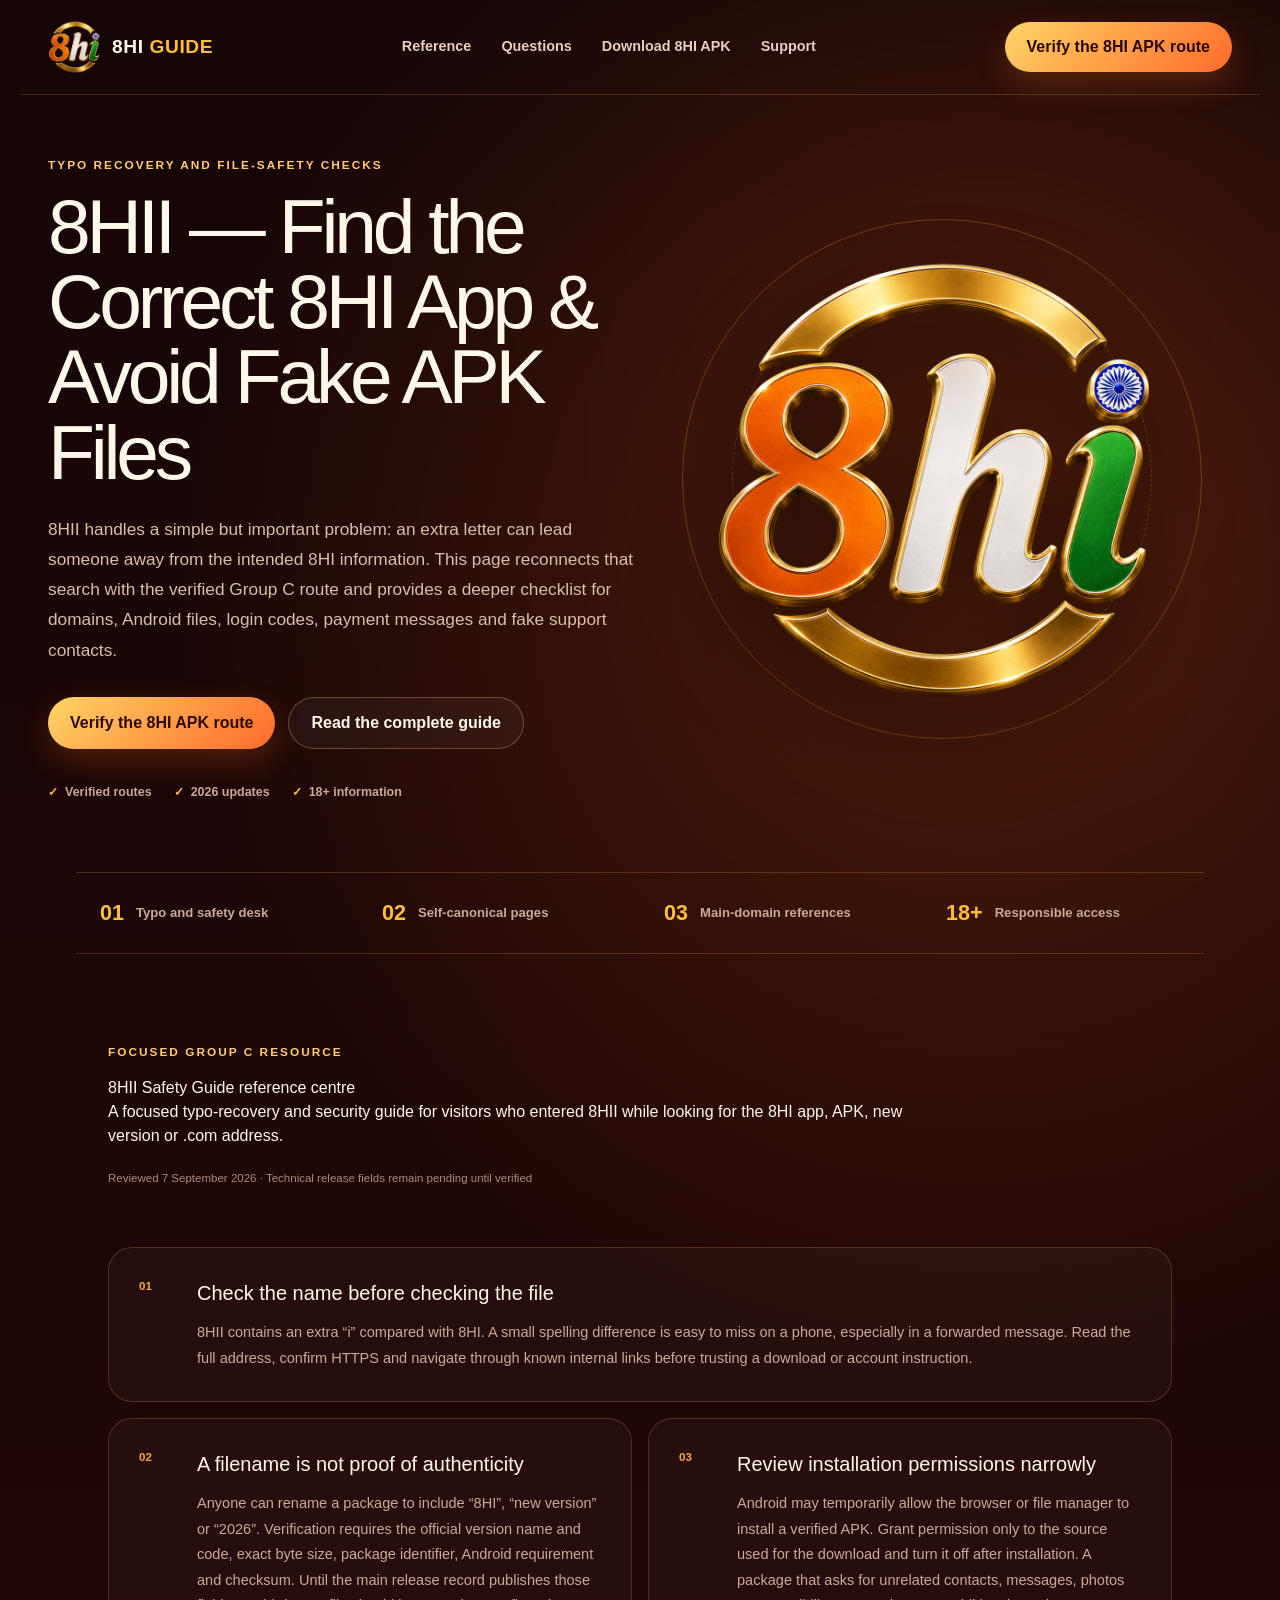
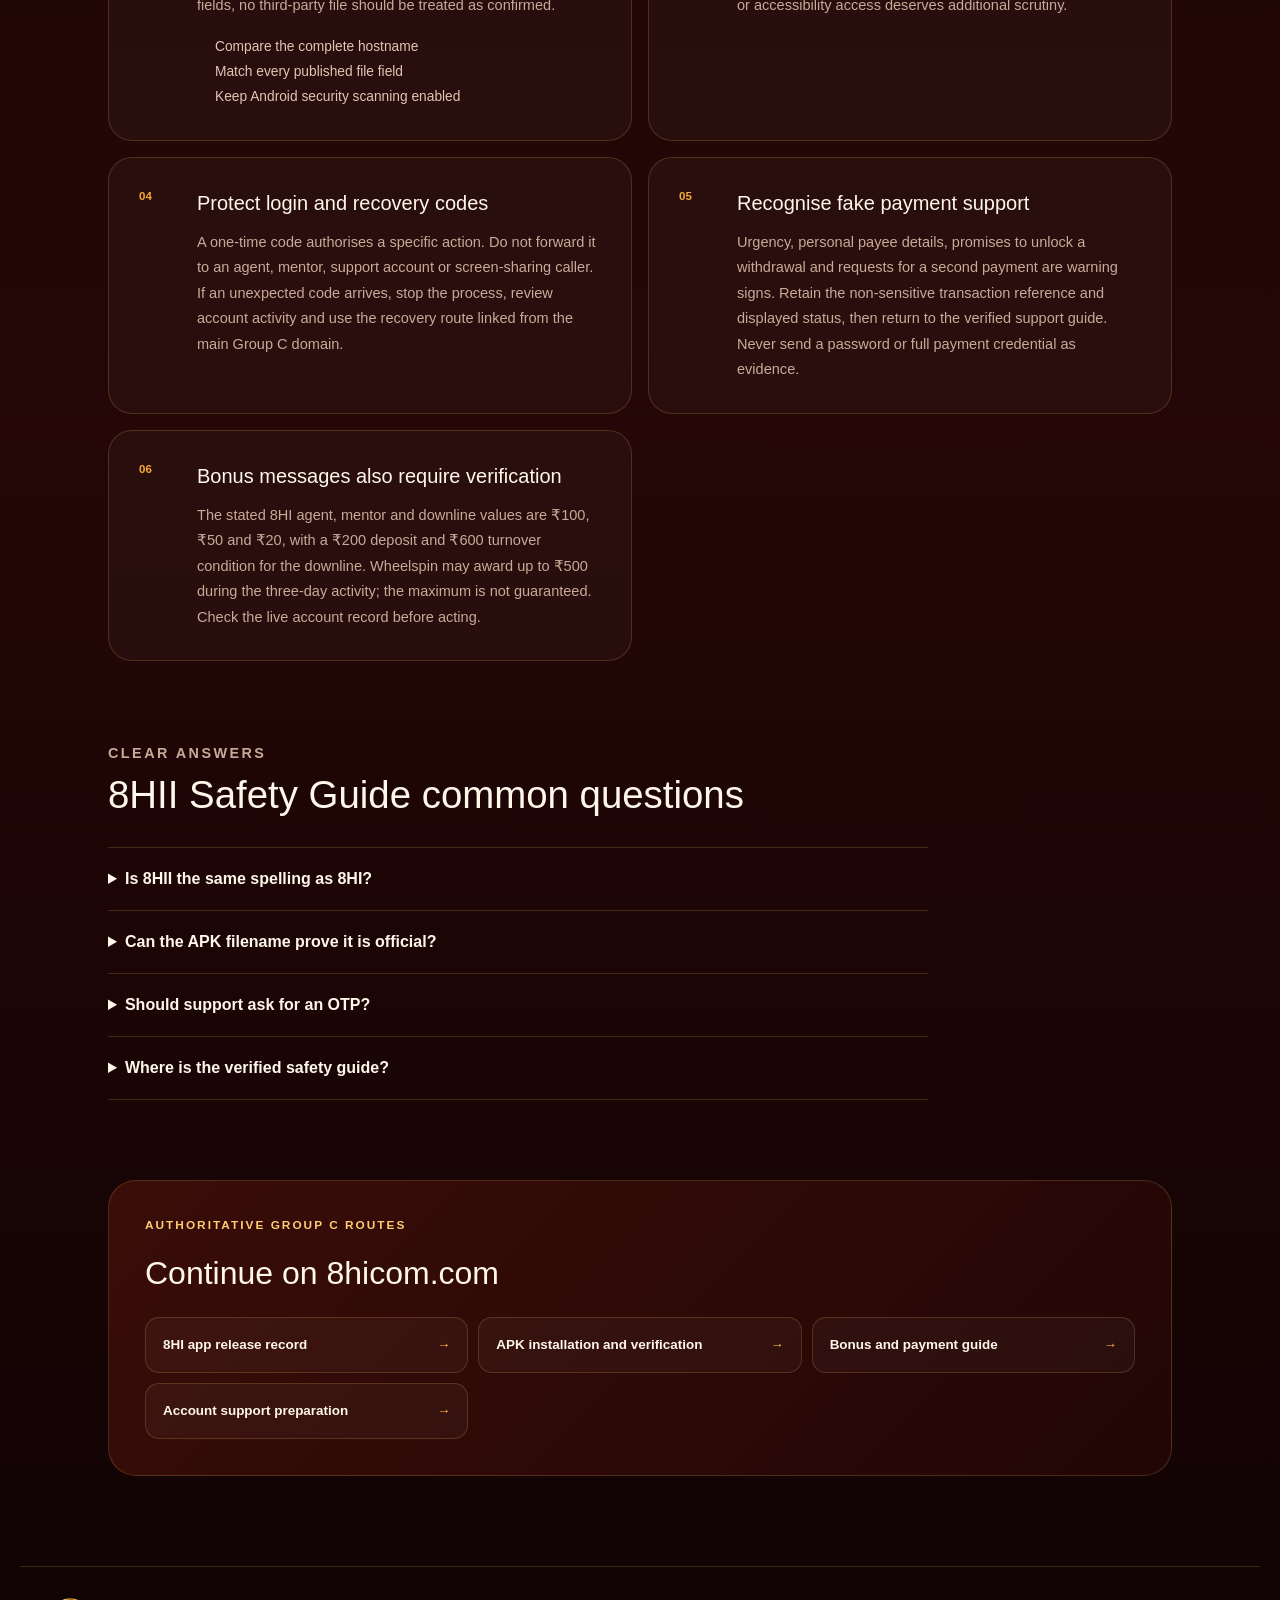
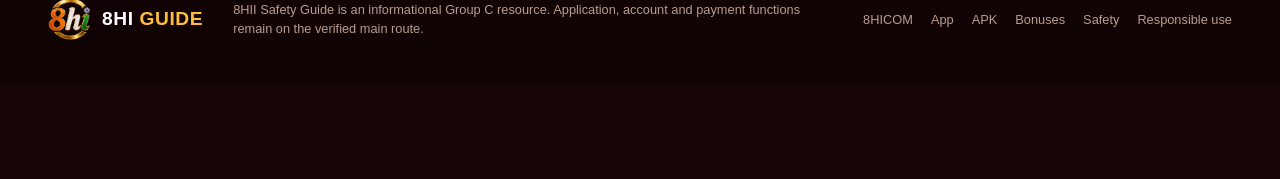
==== commit f38b9711: "Add clear mobile navigation to main site" ====
--- a/index.html
+++ b/index.html
@@ -1,2 +1,2 @@
 <!DOCTYPE html><html lang="en-IN"><head><meta charSet="utf-8"/><meta name="viewport" content="width=device-width, initial-scale=1"/><link rel="preload" href="/assets/8hi-mark.png" as="image"/><link rel="stylesheet" href="/_next/static/css/index.D3zvUgvW.css" data-rsc-css-href="/_next/static/css/index.D3zvUgvW.css" data-precedence="vite-rsc/importer-resources"/><link rel="modulepreload" fetchPriority="low" href="/_next/static/chunks/index-C0sFQanN.js"/><script src="/_next/static/chunks/rolldown-runtime-C60lm6uB.js" type="module" async=""></script><script src="/_next/static/chunks/framework-BgSIrAUN.js" type="module" async=""></script><link rel="modulepreload" href="/_next/static/chunks/layout-segment-context-Blf1P6dG.js" crossorigin=""/><title>8HII — Find the Correct 8HI App &amp; Avoid Fake APK Files</title><meta name="description" content="Recover from the 8HII spelling, verify the correct 8HI route and check APK files, permissions, OTPs and fake support safely."/><meta name="application-name" content="8HII Guide"/><meta name="creator" content="8HII Guide"/><meta name="publisher" content="8HII Guide"/><meta name="format-detection" content="telephone=no, address=no, email=no"/><meta name="category" content="entertainment"/><meta name="robots" content="index, follow"/><meta name="googlebot" content="index, follow, max-image-preview:large, max-snippet:-1, max-video-preview:-1"/><meta property="og:title" content="8HII — 8HI Typo Recovery &amp; APK Safety"/><meta property="og:description" content="Check the correct 8HI name, domain, Android package and support route."/><meta property="og:url" content="https://8hii.com"/><meta property="og:site_name" content="8HII Safety Guide"/><meta property="og:type" content="website"/><meta property="og:locale" content="en_IN"/><meta property="og:image" content="https://8hii.com/og.png"/><meta property="og:image:width" content="1200"/><meta property="og:image:height" content="630"/><meta property="og:image:alt" content="8HI typo recovery and APK safety guide"/><meta name="twitter:card" content="summary_large_image"/><meta name="twitter:title" content="8HII — 8HI APK Safety"/><meta name="twitter:description" content="Check the correct 8HI route and avoid fake APK files."/><meta name="twitter:image" content="https://8hii.com/og.png"/><link rel="shortcut icon" href="/favicon.ico"/><link rel="icon" href="/icon-48.png" sizes="48x48" type="image/png"/><link rel="icon" href="/icon.png" sizes="96x96" type="image/png"/><link rel="icon" href="/icon-192.png" sizes="192x192" type="image/png"/><link rel="icon" href="/favicon.ico" sizes="48x48" type="image/x-icon"/><link rel="apple-touch-icon" href="/icon-192.png" sizes="192x192" type="image/png"/><link rel="manifest" href="/manifest.webmanifest"/><link rel="canonical" href="https://8hii.com"/><script>Object.assign(((self[Symbol.for("vinext.navigationRuntime")]??={bootstrap:{routeManifest:null},functions:{}}).bootstrap.rsc??={rsc:[]}),{params:{},nav:{"pathname":"/","searchParams":[]}})</script><link rel="modulepreload" href="/_next/static/chunks/index-C0sFQanN.js" />
-</head><body><script type="application/ld+json">{"@context":"https://schema.org","@graph":[{"@type":"WebSite","@id":"https://8hii.com/#website","name":"8HII Guide","alternateName":["8HI","8HII Guide"],"url":"https://8hii.com/","inLanguage":"en-IN","publisher":{"@id":"https://8hii.com/#organization"}},{"@type":"Organization","@id":"https://8hii.com/#organization","name":"8HII Guide","url":"https://8hii.com/","logo":{"@type":"ImageObject","url":"https://8hii.com/icon-512.png","width":512,"height":512}}]}</script><main><a class="skip-link" href="#main-content">Skip to content</a><script type="application/ld+json">[{"@context":"https://schema.org","@type":"FAQPage","mainEntity":[{"@type":"Question","name":"Is 8HII the same spelling as 8HI?","acceptedAnswer":{"@type":"Answer","text":"No. 8HII contains an extra letter; this page helps visitors recover the intended 8HI route."}},{"@type":"Question","name":"Can the APK filename prove it is official?","acceptedAnswer":{"@type":"Answer","text":"No. Match the complete technical release record, including checksum and package identifier."}},{"@type":"Question","name":"Should support ask for an OTP?","acceptedAnswer":{"@type":"Answer","text":"No. Keep passwords and one-time codes private."}},{"@type":"Question","name":"Where is the verified safety guide?","acceptedAnswer":{"@type":"Answer","text":"Use the APK safety and installation pages on 8hicom.com."}}]},{"@context":"https://schema.org","@type":"WebPage","name":"8HII — Find the Correct 8HI App & Avoid Fake APK Files","description":"A focused typo-recovery and security guide for visitors who entered 8HII while looking for the 8HI app, APK, new version or .com address.","url":"https://8hii.com/","isPartOf":{"@type":"WebSite","name":"8HII Safety Guide","url":"https://8hii.com/"},"dateModified":"2026-09-07"}]</script><header class="site-header"><a class="brand" href="/" aria-label="8HII Safety Guide home"><img src="/assets/8hi-mark.png" alt="8HI" width="54" height="54"/><span>8HI <b>GUIDE</b></span></a><nav aria-label="Main navigation"><a href="#reference">Reference</a><a href="#questions">Questions</a><a href="https://8hicom.com/8hi-app">App status</a><a href="https://8hicom.com/support">Support</a></nav><a class="nav-cta" href="https://8hicom.com/apk-safety">Verify the 8HI APK route</a></header><section class="hero" id="main-content"><div class="hero-glow"></div><div class="hero-copy"><p class="eyebrow">Typo recovery and file-safety checks</p><h1>8HII — Find the Correct 8HI App &amp; Avoid Fake APK Files</h1><p class="hero-text">8HII handles a simple but important problem: an extra letter can lead someone away from the intended 8HI information. This page reconnects that search with the verified Group C route and provides a deeper checklist for domains, Android files, login codes, payment messages and fake support contacts.</p><div class="hero-actions"><a class="primary-button" href="https://8hicom.com/apk-safety">Verify the 8HI APK route</a><a class="secondary-button" href="#reference">Read the complete guide</a></div><div class="trust-row"><span>Verified routes</span><span>2026 updates</span><span>18+ information</span></div></div><div class="hero-visual"><div class="brand-orbit orbit-one"></div><div class="brand-orbit orbit-two"></div><div class="logo-stage"><img src="/assets/8hi-mark.png" alt="8HI guide logo" width="520" height="520"/></div></div></section><section class="proof-strip" aria-label="Publishing role"><div><strong>01</strong><span>Typo and safety desk</span></div><div><strong>02</strong><span>Self-canonical pages</span></div><div><strong>03</strong><span>Main-domain references</span></div><div><strong>18+</strong><span>Responsible access</span></div></section><article class="content-shell" id="reference"><div class="content-hero"><div><p class="eyebrow">Focused Group C resource</p><h2>8HII Safety Guide<!-- --> reference centre</h2><p>A focused typo-recovery and security guide for visitors who entered 8HII while looking for the 8HI app, APK, new version or .com address.</p><small>Reviewed 7 September 2026 · Technical release fields remain pending until verified</small></div></div><div class="rich-article-grid"><section><span>01</span><div><h2>Check the name before checking the file</h2><p>8HII contains an extra “i” compared with 8HI. A small spelling difference is easy to miss on a phone, especially in a forwarded message. Read the full address, confirm HTTPS and navigate through known internal links before trusting a download or account instruction.</p></div></section><section><span>02</span><div><h2>A filename is not proof of authenticity</h2><p>Anyone can rename a package to include “8HI”, “new version” or “2026”. Verification requires the official version name and code, exact byte size, package identifier, Android requirement and checksum. Until the main release record publishes those fields, no third-party file should be treated as confirmed.</p><ul><li>Compare the complete hostname</li><li>Match every published file field</li><li>Keep Android security scanning enabled</li></ul></div></section><section><span>03</span><div><h2>Review installation permissions narrowly</h2><p>Android may temporarily allow the browser or file manager to install a verified APK. Grant permission only to the source used for the download and turn it off after installation. A package that asks for unrelated contacts, messages, photos or accessibility access deserves additional scrutiny.</p></div></section><section><span>04</span><div><h2>Protect login and recovery codes</h2><p>A one-time code authorises a specific action. Do not forward it to an agent, mentor, support account or screen-sharing caller. If an unexpected code arrives, stop the process, review account activity and use the recovery route linked from the main Group C domain.</p></div></section><section><span>05</span><div><h2>Recognise fake payment support</h2><p>Urgency, personal payee details, promises to unlock a withdrawal and requests for a second payment are warning signs. Retain the non-sensitive transaction reference and displayed status, then return to the verified support guide. Never send a password or full payment credential as evidence.</p></div></section><section><span>06</span><div><h2>Bonus messages also require verification</h2><p>The stated 8HI agent, mentor and downline values are ₹100, ₹50 and ₹20, with a ₹200 deposit and ₹600 turnover condition for the downline. Wheelspin may award up to ₹500 during the three-day activity; the maximum is not guaranteed. Check the live account record before acting.</p></div></section></div><section class="faq" id="questions"><p class="eyebrow">Clear answers</p><h2>8HII Safety Guide<!-- --> common questions</h2><details><summary>Is 8HII the same spelling as 8HI?</summary><p>No. 8HII contains an extra letter; this page helps visitors recover the intended 8HI route.</p></details><details><summary>Can the APK filename prove it is official?</summary><p>No. Match the complete technical release record, including checksum and package identifier.</p></details><details><summary>Should support ask for an OTP?</summary><p>No. Keep passwords and one-time codes private.</p></details><details><summary>Where is the verified safety guide?</summary><p>Use the APK safety and installation pages on 8hicom.com.</p></details></section><aside class="related"><p class="eyebrow">Authoritative Group C routes</p><h2>Continue on 8hicom.com</h2><div><a href="https://8hicom.com/8hi-app">8HI app release record <span>→</span></a><a href="https://8hicom.com/8hi-apk-install">APK installation and verification <span>→</span></a><a href="https://8hicom.com/8hi-payment-guide">Bonus and payment guide <span>→</span></a><a href="https://8hicom.com/support">Account support preparation <span>→</span></a></div></aside></article><footer><div class="brand footer-brand"><img src="/assets/8hi-mark.png" alt="" width="44" height="44"/><span>8HI <b>GUIDE</b></span></div><p>8HII Safety Guide<!-- --> is an informational Group C resource. Application, account and payment functions remain on the verified main route.</p><div class="footer-links"><a href="https://8hicom.com/">8HICOM</a><a href="https://8hicom.com/8hi-app">App</a><a href="https://8hicom.com/8hi-apk-install">APK</a><a href="https://8hicom.com/8hi-payment-guide">Bonuses</a><a href="https://8hicom.com/apk-safety">Safety</a><a href="https://8hicom.com/responsible-gaming">Responsible use</a></div></footer></main><script type="module" src="/_next/static/chunks/index-C0sFQanN.js" id="_R_" async=""></script><script>((self[Symbol.for("vinext.navigationRuntime")]??={bootstrap:{routeManifest:null},functions:{}}).bootstrap.rsc??={rsc:[]}).rsc.push("2:I[\"d5075e13e03a\",[],\"Children\",1]\n")</script><script>((self[Symbol.for("vinext.navigationRuntime")]??={bootstrap:{routeManifest:null},functions:{}}).bootstrap.rsc??={rsc:[]}).rsc.push("3:I[\"f68a58624a56\",[],\"GlobalErrorBoundary\",1]\n")</script><script>((self[Symbol.for("vinext.navigationRuntime")]??={bootstrap:{routeManifest:null},functions:{}}).bootstrap.rsc??={rsc:[]}).rsc.push("4:I[\"ffd5c8636600\",[],\"default\",1]\n")</script><script>((self[Symbol.for("vinext.navigationRuntime")]??={bootstrap:{routeManifest:null},functions:{}}).bootstrap.rsc??={rsc:[]}).rsc.push("5:I[\"f68a58624a56\",[],\"ErrorBoundary\",1]\n")</script><script>((self[Symbol.for("vinext.navigationRuntime")]??={bootstrap:{routeManifest:null},functions:{}}).bootstrap.rsc??={rsc:[]}).rsc.push("6:I[\"ed53b9c3ef4a\",[],\"LayoutSegmentProvider\",1]\n")</script><script>((self[Symbol.for("vinext.navigationRuntime")]??={bootstrap:{routeManifest:null},functions:{}}).bootstrap.rsc??={rsc:[]}).rsc.push("7:I[\"d5075e13e03a\",[],\"Slot\",1]\n")</script><script>((self[Symbol.for("vinext.navigationRuntime")]??={bootstrap:{routeManifest:null},functions:{}}).bootstrap.rsc??={rsc:[]}).rsc.push("8:I[\"f68a58624a56\",[],\"NotFoundBoundary\",1]\n")</script><script>((self[Symbol.for("vinext.navigationRuntime")]??={bootstrap:{routeManifest:null},functions:{}}).bootstrap.rsc??={rsc:[]}).rsc.push(":HL[\"/_next/static/css/index.D3zvUgvW.css\",\"style\"     ]\n")</script><script>((self[Symbol.for("vinext.navigationRuntime")]??={bootstrap:{routeManifest:null},functions:{}}).bootstrap.rsc??={rsc:[]}).rsc.push("0:{\"__route\":\"route:/\",\"__interceptionContext\":null,\"__layoutIds\":[\"layout:/\"],\"__rootLayout\":\"/\",\"__sourcePage\":\"/page\",\"page:/\":\"$L1\",\"layout:/\":[[[[\"$\",\"link\",\"css:/_next/static/css/index.D3zvUgvW.css\",{\"rel\":\"stylesheet\",\"precedence\":\"vite-rsc/importer-resources\",\"href\":\"/_next/static/css/index.D3zvUgvW.css\",\"data-rsc-css-href\":\"/_next/static/css/index.D3zvUgvW.css\"}],\"$undefined\"],[\"$\",\"html\",null,{\"lang\":\"en-IN\",\"children\":[\"$\",\"body\",null,{\"children\":[[\"$\",\"script\",null,{\"type\":\"application/ld+json\",\"dangerouslySetInnerHTML\":{\"__html\":\"{\\\"@context\\\":\\\"https://schema.org\\\",\\\"@graph\\\":[{\\\"@type\\\":\\\"WebSite\\\",\\\"@id\\\":\\\"https://8hii.com/#website\\\",\\\"name\\\":\\\"8HII Guide\\\",\\\"alternateName\\\":[\\\"8HI\\\",\\\"8HII Guide\\\"],\\\"url\\\":\\\"https://8hii.com/\\\",\\\"inLanguage\\\":\\\"en-IN\\\",\\\"publisher\\\":{\\\"@id\\\":\\\"https://8hii.com/#organization\\\"}},{\\\"@type\\\":\\\"Organization\\\",\\\"@id\\\":\\\"https://8hii.com/#organization\\\",\\\"name\\\":\\\"8HII Guide\\\",\\\"url\\\":\\\"https://8hii.com/\\\",\\\"logo\\\":{\\\"@type\\\":\\\"ImageObject\\\",\\\"url\\\":\\\"https://8hii.com/icon-512.png\\\",\\\"width\\\":512,\\\"height\\\":512}}]}\"}}],[\"$\",\"$L2\",null,{}]]}]}]],null],\"route:/\":[[[\"$\",\"meta\",null,{\"charSet\":\"utf-8\"}],[[\"$\",\"title\",\"0\",{\"children\":\"8HII — Find the Correct 8HI App \u0026 Avoid Fake APK Files\"}],[\"$\",\"meta\",\"1\",{\"name\":\"description\",\"content\":\"Recover from the 8HII spelling, verify the correct 8HI route and check APK files, permissions, OTPs and fake support safely.\"}],[\"$\",\"meta\",\"2\",{\"name\":\"application-name\",\"content\":\"8HII Guide\"}],[\"$\",\"meta\",\"3\",{\"name\":\"creator\",\"content\":\"8HII Guide\"}],[\"$\",\"meta\",\"4\",{\"name\":\"publisher\",\"content\":\"8HII Guide\"}],[\"$\",\"meta\",\"5\",{\"name\":\"format-detection\",\"content\":\"telephone=no, address=no, email=no\"}],[\"$\",\"meta\",\"6\",{\"name\":\"category\",\"content\":\"entertainment\"}],[\"$\",\"meta\",\"7\",{\"name\":\"robots\",\"content\":\"index, follow\"}],[\"$\",\"meta\",\"8\",{\"name\":\"googlebot\",\"content\":\"index, follow, max-image-preview:large, max-snippet:-1, max-video-preview:-1\"}],[\"$\",\"meta\",\"9\",{\"property\":\"og:title\",\"content\":\"8HII — 8HI Typo Recovery \u0026 APK Safety\"}],[\"$\",\"meta\",\"10\",{\"property\":\"og:description\",\"content\":\"Check the correct 8HI name, domain, Android package and support route.\"}],[\"$\",\"meta\",\"11\",{\"property\":\"og:url\",\"content\":\"https://8hii.com\"}],[\"$\",\"meta\",\"12\",{\"property\":\"og:site_name\",\"content\":\"8HII Safety Guide\"}],[\"$\",\"meta\",\"13\",{\"property\":\"og:type\",\"content\":\"website\"}],[\"$\",\"meta\",\"14\",{\"property\":\"og:locale\",\"content\":\"en_IN\"}],[\"$\",\"meta\",\"15\",{\"property\":\"og:image\",\"content\":\"https://8hii.com/og.png\"}],[\"$\",\"meta\",\"16\",{\"property\":\"og:image:width\",\"content\":\"1200\"}],[\"$\",\"meta\",\"17\",{\"property\":\"og:image:height\",\"content\":\"630\"}],[\"$\",\"meta\",\"18\",{\"property\":\"og:image:alt\",\"content\":\"8HI typo recovery and APK safety guide\"}],[\"$\",\"meta\",\"19\",{\"name\":\"twitter:card\",\"content\":\"summary_large_image\"}],[\"$\",\"meta\",\"20\",{\"name\":\"twitter:title\",\"content\":\"8HII — 8HI APK Safety\"}],[\"$\",\"meta\",\"21\",{\"name\":\"twitter:description\",\"content\":\"Check the correct 8HI route and avoid fake APK files.\"}],[\"$\",\"meta\",\"22\",{\"name\":\"twitter:image\",\"content\":\"https://8hii.com/og.png\"}],[\"$\",\"link\",\"23\",{\"rel\":\"shortcut icon\",\"href\":\"/favicon.ico\"}],[\"$\",\"link\",\"24\",{\"rel\":\"icon\",\"href\":\"/icon-48.png\",\"sizes\":\"48x48\",\"type\":\"image/png\"}],[\"$\",\"link\",\"25\",{\"rel\":\"icon\",\"href\":\"/icon.png\",\"sizes\":\"96x96\",\"type\":\"image/png\"}],[\"$\",\"link\",\"26\",{\"rel\":\"icon\",\"href\":\"/icon-192.png\",\"sizes\":\"192x192\",\"type\":\"image/png\"}],[\"$\",\"link\",\"27\",{\"rel\":\"icon\",\"href\":\"/favicon.ico\",\"sizes\":\"48x48\",\"type\":\"image/x-icon\"}],[\"$\",\"link\",\"28\",{\"rel\":\"apple-touch-icon\",\"href\":\"/icon-192.png\",\"sizes\":\"192x192\",\"type\":\"image/png\"}],[\"$\",\"link\",\"29\",{\"rel\":\"manifest\",\"href\":\"/manifest.webmanifest\"}],[\"$\",\"link\",\"30\",{\"rel\":\"canonical\",\"href\":\"https://8hii.com\"}]],[[\"$\",\"meta\",\"0\",{\"name\":\"viewport\",\"content\":\"width=device-width, initial-scale=1\"}]]],[\"$\",\"$L3\",null,{\"fallback\":\"$4\",\"children\":[\"$\",\"$L5\",null,{\"fallback\":\"$4\",\"children\":[\"$\",\"$L6\",null,{\"providerId\":\"layout:/\",\"segmentMap\":{\"children\":[]},\"children\":[\"$\",\"$L7\",null,{\"id\":\"layout:/\",\"parallelSlots\":\"$undefined\",\"children\":[\"$\",\"$L8\",null,{\"resetKey\":\"\",\"fallback\":[\"$\",\"main\",null,{\"children\":[\"$\",\"section\",null,{\"className\":\"content-shell\",\"children\":[[\"$\",\"div\",null,{\"className\":\"content-hero\",\"children\":[[\"$\",\"p\",null,{\"className\":\"eyebrow\",\"children\":\"404 · Page not found\"}],[\"$\",\"h1\",null,{\"children\":\"This page is not available\"}],\"$L9\"]}],\"$La\"]}]}],\"children\":\"$Lb\"}]}]}]}]}],null,null],\"__layoutFlags\":{\"layout:/\":\"s\"},\"__artifactCompatibility\":{\"schemaVersion\":1,\"graphVersion\":\"app-route-graph:1177fd80f83fa7b0\",\"deploymentVersion\":\"ae7280df-ea0a-4fb3-b8f7-e4455251781e\",\"appElementsSchemaVersion\":1,\"rscPayloadSchemaVersion\":1,\"rootBoundaryId\":\"/\",\"renderEpoch\":null},\"__renderObservation\":{\"schemaVersion\":1,\"output\":{\"kind\":\"app-rsc\",\"mountedSlotsFingerprint\":null,\"renderEpoch\":null,\"rootBoundaryId\":\"/\",\"routeId\":\"route:/\"},\"completeness\":\"partial\",\"boundaryOutcome\":{\"kind\":\"unknown\"},\"requestApis\":[{\"kind\":\"connection\",\"status\":\"unknown\"},{\"kind\":\"cookies\",\"status\":\"unknown\"},{\"kind\":\"draftMode\",\"status\":\"unknown\"},{\"kind\":\"headers\",\"status\":\"unknown\"},{\"kind\":\"params\",\"status\":\"unknown\"},{\"kind\":\"searchParams\",\"status\":\"unknown\"}],\"dynamicFetches\":[],\"cacheTags\":[\"/\",\"_N_T_/\",\"_N_T_/index\",\"_N_T_/layout\",\"_N_T_/page\"],\"pathTags\":[\"/\"],\"cacheability\":\"unknown\",\"downgrade\":{\"target\":\"freshRender\",\"reasons\":[{\"code\":\"CP_DOWNGRADE_CACHEABILITY_UNKNOWN\",\"target\":\"freshRender\"},{\"code\":\"CP_DOWNGRADE_INCOMPLETE_OBSERVATION\",\"completeness\":\"partial\",\"target\":\"freshRender\"},{\"code\":\"CP_DOWNGRADE_UNKNOWN_REQUEST_API\",\"requestApi\":\"connection\",\"target\":\"freshRender\"},{\"code\":\"CP_DOWNGRADE_UNKNOWN_REQUEST_API\",\"requestApi\":\"cookies\",\"target\":\"freshRender\"},{\"code\":\"CP_DOWNGRADE_UNKNOWN_REQUEST_API\",\"requestApi\":\"draftMode\",\"target\":\"freshRender\"},{\"code\":\"CP_DOWNGRADE_UNKNOWN_REQUEST_API\",\"requestApi\":\"headers\",\"target\":\"freshRender\"},{\"code\":\"CP_DOWNGRADE_UNKNOWN_REQUEST_API\",\"requestApi\":\"params\",\"target\":\"freshRender\"},{\"code\":\"CP_DOWNGRADE_UNKNOWN_REQUEST_API\",\"requestApi\":\"searchParams\",\"target\":\"freshRender\"}],\"fallback\":{\"kind\":\"breakerFallback\",\"code\":\"CP_PRIVATE_DYNAMIC_DOWNGRADE\",\"mode\":\"renderFresh\",\"scope\":\"affectedOutput\",\"fields\":{\"reasonCodes\":[\"CP_DOWNGRADE_CACHEABILITY_UNKNOWN\",\"CP_DOWNGRADE_INCOMPLETE_OBSERVATION\",\"CP_DOWNGRADE_UNKNOWN_REQUEST_API\",\"CP_DOWNGRADE_UNKNOWN_REQUEST_API\",\"CP_DOWNGRADE_UNKNOWN_REQUEST_API\",\"CP_DOWNGRADE_UNKNOWN_REQUEST_API\",\"CP_DOWNGRADE_UNKNOWN_REQUEST_API\",\"CP_DOWNGRADE_UNKNOWN_REQUEST_API\"],\"target\":\"freshRender\"}},\"isPublicCacheCandidate\":false}}}\n")</script><script>((self[Symbol.for("vinext.navigationRuntime")]??={bootstrap:{routeManifest:null},functions:{}}).bootstrap.rsc??={rsc:[]}).rsc.push("c:I[\"fe48302fca77\",[],\"AppRouterScrollTarget\",1]\n")</script><script>((self[Symbol.for("vinext.navigationRuntime")]??={bootstrap:{routeManifest:null},functions:{}}).bootstrap.rsc??={rsc:[]}).rsc.push("d:I[\"f68a58624a56\",[],\"RedirectBoundary\",1]\n")</script><script>((self[Symbol.for("vinext.navigationRuntime")]??={bootstrap:{routeManifest:null},functions:{}}).bootstrap.rsc??={rsc:[]}).rsc.push("9:[\"$\",\"p\",null,{\"children\":\"The address may be incorrect or the information may have moved. Continue from the official 8HII Guide homepage.\"}]\n")</script><script>((self[Symbol.for("vinext.navigationRuntime")]??={bootstrap:{routeManifest:null},functions:{}}).bootstrap.rsc??={rsc:[]}).rsc.push("a:[\"$\",\"a\",null,{\"className\":\"primary-button\",\"href\":\"/\",\"children\":\"Return to 8HII Guide\"}]\n")</script><script>((self[Symbol.for("vinext.navigationRuntime")]??={bootstrap:{routeManifest:null},functions:{}}).bootstrap.rsc??={rsc:[]}).rsc.push("b:[\"$\",\"$L8\",null,{\"resetKey\":\"\",\"fallback\":[\"$\",\"main\",null,{\"children\":[\"$\",\"section\",null,{\"className\":\"content-shell\",\"children\":[[\"$\",\"div\",null,{\"className\":\"content-hero\",\"children\":[[\"$\",\"p\",null,{\"className\":\"eyebrow\",\"children\":\"404 · Page not found\"}],[\"$\",\"h1\",null,{\"children\":\"This page is not available\"}],[\"$\",\"p\",null,{\"children\":\"The address may be incorrect or the information may have moved. Continue from the official 8HII Guide homepage.\"}]]}],[\"$\",\"a\",null,{\"className\":\"primary-button\",\"href\":\"/\",\"children\":\"Return to 8HII Guide\"}]]}]}],\"children\":[\"$\",\"$Lc\",null,{\"children\":[\"$\",\"$Ld\",null,{\"children\":[[\"$\",\"$L6\",null,{\"providerId\":\"page:/\",\"segmentMap\":{\"children\":[\"__PAGE__\"]},\"children\":[\"$\",\"$L7\",null,{\"id\":\"page:/\"}]}],null]}]}]}]\n")</script><script>((self[Symbol.for("vinext.navigationRuntime")]??={bootstrap:{routeManifest:null},functions:{}}).bootstrap.rsc??={rsc:[]}).rsc.push(":HL[\"/assets/8hi-mark.png\",\"image\"]\n")</script><script>((self[Symbol.for("vinext.navigationRuntime")]??={bootstrap:{routeManifest:null},functions:{}}).bootstrap.rsc??={rsc:[]}).rsc.push("e:T4ba,")</script><script>((self[Symbol.for("vinext.navigationRuntime")]??={bootstrap:{routeManifest:null},functions:{}}).bootstrap.rsc??={rsc:[]}).rsc.push("[{\"@context\":\"https://schema.org\",\"@type\":\"FAQPage\",\"mainEntity\":[{\"@type\":\"Question\",\"name\":\"Is 8HII the same spelling as 8HI?\",\"acceptedAnswer\":{\"@type\":\"Answer\",\"text\":\"No. 8HII contains an extra letter; this page helps visitors recover the intended 8HI route.\"}},{\"@type\":\"Question\",\"name\":\"Can the APK filename prove it is official?\",\"acceptedAnswer\":{\"@type\":\"Answer\",\"text\":\"No. Match the complete technical release record, in")</script><script>((self[Symbol.for("vinext.navigationRuntime")]??={bootstrap:{routeManifest:null},functions:{}}).bootstrap.rsc??={rsc:[]}).rsc.push("cluding checksum and package identifier.\"}},{\"@type\":\"Question\",\"name\":\"Should support ask for an OTP?\",\"acceptedAnswer\":{\"@type\":\"Answer\",\"text\":\"No. Keep passwords and one-time codes private.\"}},{\"@type\":\"Question\",\"name\":\"Where is the verified safety guide?\",\"acceptedAnswer\":{\"@type\":\"Answer\",\"text\":\"Use the APK safety and installation pages on 8hicom.com.\"}}]},{\"@context\":\"https://schema.org\",\"@type\":\"WebPage\",\"name\":\"8HII — Find the Correct 8HI App \u0026 Avoid Fake APK Files\",\"description\":\"A focused typo-recovery and security guide for visitors who entered 8HII while looking for the 8HI app, APK, new version or .com address.\",\"url\":\"https://8hii.com/\",\"isPartOf\":{\"@type\":\"WebSite\",\"name\":\"8HII Safety Guide\",\"url\":\"https://8hii.com/\"},\"dateModified\":\"2026-09-07\"}]")</script><script>((self[Symbol.for("vinext.navigationRuntime")]??={bootstrap:{routeManifest:null},functions:{}}).bootstrap.rsc??={rsc:[]}).rsc.push("1:[\"$\",\"main\",null,{\"children\":[[\"$\",\"a\",null,{\"className\":\"skip-link\",\"href\":\"#main-content\",\"children\":\"Skip to content\"}],[\"$\",\"script\",null,{\"type\":\"application/ld+json\",\"dangerouslySetInnerHTML\":{\"__html\":\"$e\"}}],[\"$\",\"header\",null,{\"className\":\"site-header\",\"children\":[[\"$\",\"a\",null,{\"className\":\"brand\",\"href\":\"/\",\"aria-label\":\"8HII Safety Guide home\",\"children\":[[\"$\",\"img\",null,{\"src\":\"/assets/8hi-mark.png\",\"alt\":\"8HI\",\"width\":54,\"height\":54}],[\"$\",\"span\",null,{\"children\":[\"8HI \",[\"$\",\"b\",null,{\"children\":\"GUIDE\"}]]}]]}],[\"$\",\"nav\",null,{\"aria-label\":\"Main navigation\",\"children\":[[\"$\",\"a\",null,{\"href\":\"#reference\",\"children\":\"Reference\"}],[\"$\",\"a\",null,{\"href\":\"#questions\",\"children\":\"Questions\"}],[\"$\",\"a\",null,{\"href\":\"https://8hicom.com/8hi-app\",\"children\":\"App status\"}],[\"$\",\"a\",null,{\"href\":\"https://8hicom.com/support\",\"children\":\"Support\"}]]}],[\"$\",\"a\",null,{\"className\":\"nav-cta\",\"href\":\"https://8hicom.com/apk-safety\",\"children\":\"Verify the 8HI APK route\"}]]}],[\"$\",\"section\",null,{\"className\":\"hero\",\"id\":\"main-content\",\"children\":[[\"$\",\"div\",null,{\"className\":\"hero-glow\"}],[\"$\",\"div\",null,{\"className\":\"hero-copy\",\"children\":[[\"$\",\"p\",null,{\"className\":\"eyebrow\",\"children\":\"Typo recovery and file-safety checks\"}],[\"$\",\"h1\",null,{\"children\":\"8HII — Find the Correct 8HI App \u0026 Avoid Fake APK Files\"}],[\"$\",\"p\",null,{\"className\":\"hero-text\",\"children\":\"8HII handles a simple but important problem: an extra letter can lead someone away from the intended 8HI information. This page reconnects that search with the verified Group C route and provides a deeper checklist for domains, Android files, login codes, payment messages and fake support contacts.\"}],[\"$\",\"div\",null,{\"className\":\"hero-actions\",\"children\":[[\"$\",\"a\",null,{\"className\":\"primary-button\",\"href\":\"https://8hicom.com/apk-safety\",\"children\":\"Verify the 8HI APK route\"}],[\"$\",\"a\",null,{\"className\":\"secondary-button\",\"href\":\"#reference\",\"children\":\"Read the complete guide\"}]]}],[\"$\",\"div\",null,{\"className\":\"trust-row\",\"children\":[[\"$\",\"span\",null,{\"children\":\"Verified routes\"}],[\"$\",\"span\",null,{\"children\":\"2026 updates\"}],[\"$\",\"span\",null,{\"children\":\"18+ information\"}]]}]]}],[\"$\",\"div\",null,{\"className\":\"hero-visual\",\"children\":[[\"$\",\"div\",null,{\"className\":\"brand-orbit orbit-one\"}],[\"$\",\"div\",null,{\"className\":\"brand-orbit orbit-two\"}],[\"$\",\"div\",null,{\"className\":\"logo-stage\",\"children\":[\"$\",\"img\",null,{\"src\":\"/assets/8hi-mark.png\",\"alt\":\"8HI guide logo\",\"width\":520,\"height\":520}]}]]}]]}],[\"$\",\"section\",null,{\"className\":\"proof-strip\",\"aria-label\":\"Publishing role\",\"children\":[[\"$\",\"div\",null,{\"children\":[[\"$\",\"strong\",null,{\"children\":\"01\"}],[\"$\",\"span\",null,{\"children\":\"Typo and safety desk\"}]]}],[\"$\",\"div\",null,{\"children\":[[\"$\",\"strong\",null,{\"children\":\"02\"}],[\"$\",\"span\",null,{\"children\":\"Self-canonical pages\"}]]}],[\"$\",\"div\",null,{\"children\":[[\"$\",\"strong\",null,{\"children\":\"03\"}],\"$Lf\"]}],\"$L10\"]}],\"$L11\",\"$L12\"]}]\n")</script><script>((self[Symbol.for("vinext.navigationRuntime")]??={bootstrap:{routeManifest:null},functions:{}}).bootstrap.rsc??={rsc:[]}).rsc.push("f:[\"$\",\"span\",null,{\"children\":\"Main-domain references\"}]\n")</script><script>((self[Symbol.for("vinext.navigationRuntime")]??={bootstrap:{routeManifest:null},functions:{}}).bootstrap.rsc??={rsc:[]}).rsc.push("10:[\"$\",\"div\",null,{\"children\":[[\"$\",\"strong\",null,{\"children\":\"18+\"}],[\"$\",\"span\",null,{\"children\":\"Responsible access\"}]]}]\n")</script><script>((self[Symbol.for("vinext.navigationRuntime")]??={bootstrap:{routeManifest:null},functions:{}}).bootstrap.rsc??={rsc:[]}).rsc.push("11:[\"$\",\"article\",null,{\"className\":\"content-shell\",\"id\":\"reference\",\"children\":[[\"$\",\"div\",null,{\"className\":\"content-hero\",\"children\":[\"$\",\"div\",null,{\"children\":[[\"$\",\"p\",null,{\"className\":\"eyebrow\",\"children\":\"Focused Group C resource\"}],[\"$\",\"h2\",null,{\"children\":[\"8HII Safety Guide\",\" reference centre\"]}],[\"$\",\"p\",null,{\"children\":\"A focused typo-recovery and security guide for visitors who entered 8HII while looking for the 8HI app, APK, new version or .com address.\"}],[\"$\",\"small\",null,{\"children\":\"Reviewed 7 September 2026 · Technical release fields remain pending until verified\"}]]}]}],[\"$\",\"div\",null,{\"className\":\"rich-article-grid\",\"children\":[[\"$\",\"section\",\"Check the name before checking the file\",{\"children\":[[\"$\",\"span\",null,{\"children\":\"01\"}],[\"$\",\"div\",null,{\"children\":[[\"$\",\"h2\",null,{\"children\":\"Check the name before checking the file\"}],[\"$\",\"p\",null,{\"children\":\"8HII contains an extra “i” compared with 8HI. A small spelling difference is easy to miss on a phone, especially in a forwarded message. Read the full address, confirm HTTPS and navigate through known internal links before trusting a download or account instruction.\"}],\"$undefined\"]}]]}],[\"$\",\"section\",\"A filename is not proof of authenticity\",{\"children\":[[\"$\",\"span\",null,{\"children\":\"02\"}],[\"$\",\"div\",null,{\"children\":[[\"$\",\"h2\",null,{\"children\":\"A filename is not proof of authenticity\"}],[\"$\",\"p\",null,{\"children\":\"Anyone can rename a package to include “8HI”, “new version” or “2026”. Verification requires the official version name and code, exact byte size, package identifier, Android requirement and checksum. Until the main release record publishes those fields, no third-party file should be treated as confirmed.\"}],[\"$\",\"ul\",null,{\"children\":[[\"$\",\"li\",\"Compare the complete hostname\",{\"children\":\"Compare the complete hostname\"}],[\"$\",\"li\",\"Match every published file field\",{\"children\":\"Match every published file field\"}],[\"$\",\"li\",\"Keep Android security scanning enabled\",{\"children\":\"Keep Android security scanning enabled\"}]]}]]}]]}],[\"$\",\"section\",\"Review installation permissions narrowly\",{\"children\":[[\"$\",\"span\",null,{\"children\":\"03\"}],[\"$\",\"div\",null,{\"children\":[[\"$\",\"h2\",null,{\"children\":\"Review installation permissions narrowly\"}],[\"$\",\"p\",null,{\"children\":\"Android may temporarily allow the browser or file manager to install a verified APK. Grant permission only to the source used for the download and turn it off after installation. A package that asks for unrelated contacts, messages, photos or accessibility access deserves additional scrutiny.\"}],\"$undefined\"]}]]}],[\"$\",\"section\",\"Protect login and recovery codes\",{\"children\":[[\"$\",\"span\",null,{\"children\":\"04\"}],[\"$\",\"div\",null,{\"children\":[[\"$\",\"h2\",null,{\"children\":\"Protect login and recovery codes\"}],[\"$\",\"p\",null,{\"children\":\"A one-time code authorises a specific action. Do not forward it to an agent, mentor, support account or screen-sharing caller. If an unexpected code arrives, stop the process, review account activity and use the recovery route linked from the main Group C domain.\"}],\"$undefined\"]}]]}],[\"$\",\"section\",\"Recognise fake payment support\",{\"children\":[[\"$\",\"span\",null,{\"children\":\"05\"}],[\"$\",\"div\",null,{\"children\":[[\"$\",\"h2\",null,{\"children\":\"Recognise fake payment support\"}],[\"$\",\"p\",null,{\"children\":\"Urgency, personal payee details, promises to unlock a withdrawal and requests for a second payment are warning signs. Retain the non-sensitive transaction reference and displayed status, then return to the verified support guide. Never send a password or full payment credential as evidence.\"}],\"$undefined\"]}]]}],[\"$\",\"section\",\"Bonus messages also require verification\",{\"children\":[[\"$\",\"span\",null,{\"children\":\"06\"}],[\"$\",\"div\",null,{\"children\":[[\"$\",\"h2\",null,{\"children\":\"Bonus messages also require verification\"}],[\"$\",\"p\",null,{\"children\":\"The stated 8HI agent, mentor and downline values are ₹100, ₹50 and ₹20, with a ₹200 deposit and ₹600 turnover condition for the downline. Wheelspin may award up to ₹500 during the three-day activity; the maximum is not guaranteed. Check the live account record before acting.\"}],\"$undefined\"]}]]}]]}],\"$L13\",\"$L14\"]}]\n")</script><script>((self[Symbol.for("vinext.navigationRuntime")]??={bootstrap:{routeManifest:null},functions:{}}).bootstrap.rsc??={rsc:[]}).rsc.push("12:[\"$\",\"footer\",null,{\"children\":[[\"$\",\"div\",null,{\"className\":\"brand footer-brand\",\"children\":[[\"$\",\"img\",null,{\"src\":\"/assets/8hi-mark.png\",\"alt\":\"\",\"width\":44,\"height\":44}],[\"$\",\"span\",null,{\"children\":[\"8HI \",[\"$\",\"b\",null,{\"children\":\"GUIDE\"}]]}]]}],[\"$\",\"p\",null,{\"children\":[\"8HII Safety Guide\",\" is an informational Group C resource. Application, account and payment functions remain on the verified main route.\"]}],[\"$\",\"div\",null,{\"className\":\"footer-links\",\"children\":[[\"$\",\"a\",null,{\"href\":\"https://8hicom.com/\",\"children\":\"8HICOM\"}],[\"$\",\"a\",null,{\"href\":\"https://8hicom.com/8hi-app\",\"children\":\"App\"}],[\"$\",\"a\",null,{\"href\":\"https://8hicom.com/8hi-apk-install\",\"children\":\"APK\"}],[\"$\",\"a\",null,{\"href\":\"https://8hicom.com/8hi-payment-guide\",\"children\":\"Bonuses\"}],[\"$\",\"a\",null,{\"href\":\"https://8hicom.com/apk-safety\",\"children\":\"Safety\"}],[\"$\",\"a\",null,{\"href\":\"https://8hicom.com/responsible-gaming\",\"children\":\"Responsible use\"}]]}]]}]\n")</script><script>((self[Symbol.for("vinext.navigationRuntime")]??={bootstrap:{routeManifest:null},functions:{}}).bootstrap.rsc??={rsc:[]}).rsc.push("13:[\"$\",\"section\",null,{\"className\":\"faq\",\"id\":\"questions\",\"children\":[[\"$\",\"p\",null,{\"className\":\"eyebrow\",\"children\":\"Clear answers\"}],[\"$\",\"h2\",null,{\"children\":[\"8HII Safety Guide\",\" common questions\"]}],[[\"$\",\"details\",\"Is 8HII the same spelling as 8HI?\",{\"children\":[[\"$\",\"summary\",null,{\"children\":\"Is 8HII the same spelling as 8HI?\"}],[\"$\",\"p\",null,{\"children\":\"No. 8HII contains an extra letter; this page helps visitors recover the intended 8HI route.\"}]]}],[\"$\",\"details\",\"Can the APK filename prove it is official?\",{\"children\":[[\"$\",\"summary\",null,{\"children\":\"Can the APK filename prove it is official?\"}],[\"$\",\"p\",null,{\"children\":\"No. Match the complete technical release record, including checksum and package identifier.\"}]]}],[\"$\",\"details\",\"Should support ask for an OTP?\",{\"children\":[[\"$\",\"summary\",null,{\"children\":\"Should support ask for an OTP?\"}],[\"$\",\"p\",null,{\"children\":\"No. Keep passwords and one-time codes private.\"}]]}],[\"$\",\"details\",\"Where is the verified safety guide?\",{\"children\":[[\"$\",\"summary\",null,{\"children\":\"Where is the verified safety guide?\"}],[\"$\",\"p\",null,{\"children\":\"Use the APK safety and installation pages on 8hicom.com.\"}]]}]]]}]\n")</script><script>((self[Symbol.for("vinext.navigationRuntime")]??={bootstrap:{routeManifest:null},functions:{}}).bootstrap.rsc??={rsc:[]}).rsc.push("14:[\"$\",\"aside\",null,{\"className\":\"related\",\"children\":[[\"$\",\"p\",null,{\"className\":\"eyebrow\",\"children\":\"Authoritative Group C routes\"}],[\"$\",\"h2\",null,{\"children\":\"Continue on 8hicom.com\"}],[\"$\",\"div\",null,{\"children\":[[\"$\",\"a\",null,{\"href\":\"https://8hicom.com/8hi-app\",\"children\":[\"8HI app release record \",[\"$\",\"span\",null,{\"children\":\"→\"}]]}],[\"$\",\"a\",null,{\"href\":\"https://8hicom.com/8hi-apk-install\",\"children\":[\"APK installation and verification \",[\"$\",\"span\",null,{\"children\":\"→\"}]]}],[\"$\",\"a\",null,{\"href\":\"https://8hicom.com/8hi-payment-guide\",\"children\":[\"Bonus and payment guide \",[\"$\",\"span\",null,{\"children\":\"→\"}]]}],[\"$\",\"a\",null,{\"href\":\"https://8hicom.com/support\",\"children\":[\"Account support preparation \",[\"$\",\"span\",null,{\"children\":\"→\"}]]}]]}]]}]\n")</script><script>Object.assign(((self[Symbol.for("vinext.navigationRuntime")]??={bootstrap:{routeManifest:null},functions:{}}).bootstrap.rsc??={rsc:[]}),{"initialCacheKind":"static"});((self[Symbol.for("vinext.navigationRuntime")]??={bootstrap:{routeManifest:null},functions:{}}).bootstrap.rsc??={rsc:[]}).done=true</script><script src="/download-ready.js" defer></script></body></html>+</head><body><script type="application/ld+json">{"@context":"https://schema.org","@graph":[{"@type":"WebSite","@id":"https://8hii.com/#website","name":"8HII Guide","alternateName":["8HI","8HII Guide"],"url":"https://8hii.com/","inLanguage":"en-IN","publisher":{"@id":"https://8hii.com/#organization"}},{"@type":"Organization","@id":"https://8hii.com/#organization","name":"8HII Guide","url":"https://8hii.com/","logo":{"@type":"ImageObject","url":"https://8hii.com/icon-512.png","width":512,"height":512}}]}</script><main><a class="skip-link" href="#main-content">Skip to content</a><script type="application/ld+json">[{"@context":"https://schema.org","@type":"FAQPage","mainEntity":[{"@type":"Question","name":"Is 8HII the same spelling as 8HI?","acceptedAnswer":{"@type":"Answer","text":"No. 8HII contains an extra letter; this page helps visitors recover the intended 8HI route."}},{"@type":"Question","name":"Can the APK filename prove it is official?","acceptedAnswer":{"@type":"Answer","text":"No. Match the complete technical release record, including checksum and package identifier."}},{"@type":"Question","name":"Should support ask for an OTP?","acceptedAnswer":{"@type":"Answer","text":"No. Keep passwords and one-time codes private."}},{"@type":"Question","name":"Where is the verified safety guide?","acceptedAnswer":{"@type":"Answer","text":"Use the APK safety and installation pages on 8hicom.com."}}]},{"@context":"https://schema.org","@type":"WebPage","name":"8HII — Find the Correct 8HI App & Avoid Fake APK Files","description":"A focused typo-recovery and security guide for visitors who entered 8HII while looking for the 8HI app, APK, new version or .com address.","url":"https://8hii.com/","isPartOf":{"@type":"WebSite","name":"8HII Safety Guide","url":"https://8hii.com/"},"dateModified":"2026-09-07"}]</script><header class="site-header"><a class="brand" href="/" aria-label="8HII Safety Guide home"><img src="/assets/8hi-mark.png" alt="8HI" width="54" height="54"/><span>8HI <b>GUIDE</b></span></a><nav aria-label="Main navigation"><a href="#reference">Reference</a><a href="#questions">Questions</a><a href="https://8hicom.com/8hi-app">App status</a><a href="https://8hicom.com/support">Support</a></nav><a class="nav-cta" href="https://8hicom.com/apk-safety">Verify the 8HI APK route</a></header><section class="hero" id="main-content"><div class="hero-glow"></div><div class="hero-copy"><p class="eyebrow">Typo recovery and file-safety checks</p><h1>8HII — Find the Correct 8HI App &amp; Avoid Fake APK Files</h1><p class="hero-text">8HII handles a simple but important problem: an extra letter can lead someone away from the intended 8HI information. This page reconnects that search with the verified Group C route and provides a deeper checklist for domains, Android files, login codes, payment messages and fake support contacts.</p><div class="hero-actions"><a class="primary-button" href="https://8hicom.com/apk-safety">Verify the 8HI APK route</a><a class="secondary-button" href="#reference">Read the complete guide</a></div><div class="trust-row"><span>Verified routes</span><span>2026 updates</span><span>18+ information</span></div></div><div class="hero-visual"><div class="brand-orbit orbit-one"></div><div class="brand-orbit orbit-two"></div><div class="logo-stage"><img src="/assets/8hi-mark.png" alt="8HI guide logo" width="520" height="520"/></div></div></section><section class="proof-strip" aria-label="Publishing role"><div><strong>01</strong><span>Typo and safety desk</span></div><div><strong>02</strong><span>Self-canonical pages</span></div><div><strong>03</strong><span>Main-domain references</span></div><div><strong>18+</strong><span>Responsible access</span></div></section><article class="content-shell" id="reference"><div class="content-hero"><div><p class="eyebrow">Focused Group C resource</p><h2>8HII Safety Guide<!-- --> reference centre</h2><p>A focused typo-recovery and security guide for visitors who entered 8HII while looking for the 8HI app, APK, new version or .com address.</p><small>Reviewed 7 September 2026 · Technical release fields remain pending until verified</small></div></div><div class="rich-article-grid"><section><span>01</span><div><h2>Check the name before checking the file</h2><p>8HII contains an extra “i” compared with 8HI. A small spelling difference is easy to miss on a phone, especially in a forwarded message. Read the full address, confirm HTTPS and navigate through known internal links before trusting a download or account instruction.</p></div></section><section><span>02</span><div><h2>A filename is not proof of authenticity</h2><p>Anyone can rename a package to include “8HI”, “new version” or “2026”. Verification requires the official version name and code, exact byte size, package identifier, Android requirement and checksum. Until the main release record publishes those fields, no third-party file should be treated as confirmed.</p><ul><li>Compare the complete hostname</li><li>Match every published file field</li><li>Keep Android security scanning enabled</li></ul></div></section><section><span>03</span><div><h2>Review installation permissions narrowly</h2><p>Android may temporarily allow the browser or file manager to install a verified APK. Grant permission only to the source used for the download and turn it off after installation. A package that asks for unrelated contacts, messages, photos or accessibility access deserves additional scrutiny.</p></div></section><section><span>04</span><div><h2>Protect login and recovery codes</h2><p>A one-time code authorises a specific action. Do not forward it to an agent, mentor, support account or screen-sharing caller. If an unexpected code arrives, stop the process, review account activity and use the recovery route linked from the main Group C domain.</p></div></section><section><span>05</span><div><h2>Recognise fake payment support</h2><p>Urgency, personal payee details, promises to unlock a withdrawal and requests for a second payment are warning signs. Retain the non-sensitive transaction reference and displayed status, then return to the verified support guide. Never send a password or full payment credential as evidence.</p></div></section><section><span>06</span><div><h2>Bonus messages also require verification</h2><p>The stated 8HI agent, mentor and downline values are ₹100, ₹50 and ₹20, with a ₹200 deposit and ₹600 turnover condition for the downline. Wheelspin may award up to ₹500 during the three-day activity; the maximum is not guaranteed. Check the live account record before acting.</p></div></section></div><section class="faq" id="questions"><p class="eyebrow">Clear answers</p><h2>8HII Safety Guide<!-- --> common questions</h2><details><summary>Is 8HII the same spelling as 8HI?</summary><p>No. 8HII contains an extra letter; this page helps visitors recover the intended 8HI route.</p></details><details><summary>Can the APK filename prove it is official?</summary><p>No. Match the complete technical release record, including checksum and package identifier.</p></details><details><summary>Should support ask for an OTP?</summary><p>No. Keep passwords and one-time codes private.</p></details><details><summary>Where is the verified safety guide?</summary><p>Use the APK safety and installation pages on 8hicom.com.</p></details></section><aside class="related"><p class="eyebrow">Authoritative Group C routes</p><h2>Continue on 8hicom.com</h2><div><a href="https://8hicom.com/8hi-app">8HI app release record <span>→</span></a><a href="https://8hicom.com/8hi-apk-install">APK installation and verification <span>→</span></a><a href="https://8hicom.com/8hi-payment-guide">Bonus and payment guide <span>→</span></a><a href="https://8hicom.com/support">Account support preparation <span>→</span></a></div></aside></article><footer><div class="brand footer-brand"><img src="/assets/8hi-mark.png" alt="" width="44" height="44"/><span>8HI <b>GUIDE</b></span></div><p>8HII Safety Guide<!-- --> is an informational Group C resource. Application, account and payment functions remain on the verified main route.</p><div class="footer-links"><a href="https://8hicom.com/">8HICOM</a><a href="https://8hicom.com/8hi-app">App</a><a href="https://8hicom.com/8hi-apk-install">APK</a><a href="https://8hicom.com/8hi-payment-guide">Bonuses</a><a href="https://8hicom.com/apk-safety">Safety</a><a href="https://8hicom.com/responsible-gaming">Responsible use</a></div></footer></main><script type="module" src="/_next/static/chunks/index-C0sFQanN.js" id="_R_" async=""></script><script>((self[Symbol.for("vinext.navigationRuntime")]??={bootstrap:{routeManifest:null},functions:{}}).bootstrap.rsc??={rsc:[]}).rsc.push("2:I[\"d5075e13e03a\",[],\"Children\",1]\n")</script><script>((self[Symbol.for("vinext.navigationRuntime")]??={bootstrap:{routeManifest:null},functions:{}}).bootstrap.rsc??={rsc:[]}).rsc.push("3:I[\"f68a58624a56\",[],\"GlobalErrorBoundary\",1]\n")</script><script>((self[Symbol.for("vinext.navigationRuntime")]??={bootstrap:{routeManifest:null},functions:{}}).bootstrap.rsc??={rsc:[]}).rsc.push("4:I[\"ffd5c8636600\",[],\"default\",1]\n")</script><script>((self[Symbol.for("vinext.navigationRuntime")]??={bootstrap:{routeManifest:null},functions:{}}).bootstrap.rsc??={rsc:[]}).rsc.push("5:I[\"f68a58624a56\",[],\"ErrorBoundary\",1]\n")</script><script>((self[Symbol.for("vinext.navigationRuntime")]??={bootstrap:{routeManifest:null},functions:{}}).bootstrap.rsc??={rsc:[]}).rsc.push("6:I[\"ed53b9c3ef4a\",[],\"LayoutSegmentProvider\",1]\n")</script><script>((self[Symbol.for("vinext.navigationRuntime")]??={bootstrap:{routeManifest:null},functions:{}}).bootstrap.rsc??={rsc:[]}).rsc.push("7:I[\"d5075e13e03a\",[],\"Slot\",1]\n")</script><script>((self[Symbol.for("vinext.navigationRuntime")]??={bootstrap:{routeManifest:null},functions:{}}).bootstrap.rsc??={rsc:[]}).rsc.push("8:I[\"f68a58624a56\",[],\"NotFoundBoundary\",1]\n")</script><script>((self[Symbol.for("vinext.navigationRuntime")]??={bootstrap:{routeManifest:null},functions:{}}).bootstrap.rsc??={rsc:[]}).rsc.push(":HL[\"/_next/static/css/index.D3zvUgvW.css\",\"style\"     ]\n")</script><script>((self[Symbol.for("vinext.navigationRuntime")]??={bootstrap:{routeManifest:null},functions:{}}).bootstrap.rsc??={rsc:[]}).rsc.push("0:{\"__route\":\"route:/\",\"__interceptionContext\":null,\"__layoutIds\":[\"layout:/\"],\"__rootLayout\":\"/\",\"__sourcePage\":\"/page\",\"page:/\":\"$L1\",\"layout:/\":[[[[\"$\",\"link\",\"css:/_next/static/css/index.D3zvUgvW.css\",{\"rel\":\"stylesheet\",\"precedence\":\"vite-rsc/importer-resources\",\"href\":\"/_next/static/css/index.D3zvUgvW.css\",\"data-rsc-css-href\":\"/_next/static/css/index.D3zvUgvW.css\"}],\"$undefined\"],[\"$\",\"html\",null,{\"lang\":\"en-IN\",\"children\":[\"$\",\"body\",null,{\"children\":[[\"$\",\"script\",null,{\"type\":\"application/ld+json\",\"dangerouslySetInnerHTML\":{\"__html\":\"{\\\"@context\\\":\\\"https://schema.org\\\",\\\"@graph\\\":[{\\\"@type\\\":\\\"WebSite\\\",\\\"@id\\\":\\\"https://8hii.com/#website\\\",\\\"name\\\":\\\"8HII Guide\\\",\\\"alternateName\\\":[\\\"8HI\\\",\\\"8HII Guide\\\"],\\\"url\\\":\\\"https://8hii.com/\\\",\\\"inLanguage\\\":\\\"en-IN\\\",\\\"publisher\\\":{\\\"@id\\\":\\\"https://8hii.com/#organization\\\"}},{\\\"@type\\\":\\\"Organization\\\",\\\"@id\\\":\\\"https://8hii.com/#organization\\\",\\\"name\\\":\\\"8HII Guide\\\",\\\"url\\\":\\\"https://8hii.com/\\\",\\\"logo\\\":{\\\"@type\\\":\\\"ImageObject\\\",\\\"url\\\":\\\"https://8hii.com/icon-512.png\\\",\\\"width\\\":512,\\\"height\\\":512}}]}\"}}],[\"$\",\"$L2\",null,{}]]}]}]],null],\"route:/\":[[[\"$\",\"meta\",null,{\"charSet\":\"utf-8\"}],[[\"$\",\"title\",\"0\",{\"children\":\"8HII — Find the Correct 8HI App \u0026 Avoid Fake APK Files\"}],[\"$\",\"meta\",\"1\",{\"name\":\"description\",\"content\":\"Recover from the 8HII spelling, verify the correct 8HI route and check APK files, permissions, OTPs and fake support safely.\"}],[\"$\",\"meta\",\"2\",{\"name\":\"application-name\",\"content\":\"8HII Guide\"}],[\"$\",\"meta\",\"3\",{\"name\":\"creator\",\"content\":\"8HII Guide\"}],[\"$\",\"meta\",\"4\",{\"name\":\"publisher\",\"content\":\"8HII Guide\"}],[\"$\",\"meta\",\"5\",{\"name\":\"format-detection\",\"content\":\"telephone=no, address=no, email=no\"}],[\"$\",\"meta\",\"6\",{\"name\":\"category\",\"content\":\"entertainment\"}],[\"$\",\"meta\",\"7\",{\"name\":\"robots\",\"content\":\"index, follow\"}],[\"$\",\"meta\",\"8\",{\"name\":\"googlebot\",\"content\":\"index, follow, max-image-preview:large, max-snippet:-1, max-video-preview:-1\"}],[\"$\",\"meta\",\"9\",{\"property\":\"og:title\",\"content\":\"8HII — 8HI Typo Recovery \u0026 APK Safety\"}],[\"$\",\"meta\",\"10\",{\"property\":\"og:description\",\"content\":\"Check the correct 8HI name, domain, Android package and support route.\"}],[\"$\",\"meta\",\"11\",{\"property\":\"og:url\",\"content\":\"https://8hii.com\"}],[\"$\",\"meta\",\"12\",{\"property\":\"og:site_name\",\"content\":\"8HII Safety Guide\"}],[\"$\",\"meta\",\"13\",{\"property\":\"og:type\",\"content\":\"website\"}],[\"$\",\"meta\",\"14\",{\"property\":\"og:locale\",\"content\":\"en_IN\"}],[\"$\",\"meta\",\"15\",{\"property\":\"og:image\",\"content\":\"https://8hii.com/og.png\"}],[\"$\",\"meta\",\"16\",{\"property\":\"og:image:width\",\"content\":\"1200\"}],[\"$\",\"meta\",\"17\",{\"property\":\"og:image:height\",\"content\":\"630\"}],[\"$\",\"meta\",\"18\",{\"property\":\"og:image:alt\",\"content\":\"8HI typo recovery and APK safety guide\"}],[\"$\",\"meta\",\"19\",{\"name\":\"twitter:card\",\"content\":\"summary_large_image\"}],[\"$\",\"meta\",\"20\",{\"name\":\"twitter:title\",\"content\":\"8HII — 8HI APK Safety\"}],[\"$\",\"meta\",\"21\",{\"name\":\"twitter:description\",\"content\":\"Check the correct 8HI route and avoid fake APK files.\"}],[\"$\",\"meta\",\"22\",{\"name\":\"twitter:image\",\"content\":\"https://8hii.com/og.png\"}],[\"$\",\"link\",\"23\",{\"rel\":\"shortcut icon\",\"href\":\"/favicon.ico\"}],[\"$\",\"link\",\"24\",{\"rel\":\"icon\",\"href\":\"/icon-48.png\",\"sizes\":\"48x48\",\"type\":\"image/png\"}],[\"$\",\"link\",\"25\",{\"rel\":\"icon\",\"href\":\"/icon.png\",\"sizes\":\"96x96\",\"type\":\"image/png\"}],[\"$\",\"link\",\"26\",{\"rel\":\"icon\",\"href\":\"/icon-192.png\",\"sizes\":\"192x192\",\"type\":\"image/png\"}],[\"$\",\"link\",\"27\",{\"rel\":\"icon\",\"href\":\"/favicon.ico\",\"sizes\":\"48x48\",\"type\":\"image/x-icon\"}],[\"$\",\"link\",\"28\",{\"rel\":\"apple-touch-icon\",\"href\":\"/icon-192.png\",\"sizes\":\"192x192\",\"type\":\"image/png\"}],[\"$\",\"link\",\"29\",{\"rel\":\"manifest\",\"href\":\"/manifest.webmanifest\"}],[\"$\",\"link\",\"30\",{\"rel\":\"canonical\",\"href\":\"https://8hii.com\"}]],[[\"$\",\"meta\",\"0\",{\"name\":\"viewport\",\"content\":\"width=device-width, initial-scale=1\"}]]],[\"$\",\"$L3\",null,{\"fallback\":\"$4\",\"children\":[\"$\",\"$L5\",null,{\"fallback\":\"$4\",\"children\":[\"$\",\"$L6\",null,{\"providerId\":\"layout:/\",\"segmentMap\":{\"children\":[]},\"children\":[\"$\",\"$L7\",null,{\"id\":\"layout:/\",\"parallelSlots\":\"$undefined\",\"children\":[\"$\",\"$L8\",null,{\"resetKey\":\"\",\"fallback\":[\"$\",\"main\",null,{\"children\":[\"$\",\"section\",null,{\"className\":\"content-shell\",\"children\":[[\"$\",\"div\",null,{\"className\":\"content-hero\",\"children\":[[\"$\",\"p\",null,{\"className\":\"eyebrow\",\"children\":\"404 · Page not found\"}],[\"$\",\"h1\",null,{\"children\":\"This page is not available\"}],\"$L9\"]}],\"$La\"]}]}],\"children\":\"$Lb\"}]}]}]}]}],null,null],\"__layoutFlags\":{\"layout:/\":\"s\"},\"__artifactCompatibility\":{\"schemaVersion\":1,\"graphVersion\":\"app-route-graph:1177fd80f83fa7b0\",\"deploymentVersion\":\"ae7280df-ea0a-4fb3-b8f7-e4455251781e\",\"appElementsSchemaVersion\":1,\"rscPayloadSchemaVersion\":1,\"rootBoundaryId\":\"/\",\"renderEpoch\":null},\"__renderObservation\":{\"schemaVersion\":1,\"output\":{\"kind\":\"app-rsc\",\"mountedSlotsFingerprint\":null,\"renderEpoch\":null,\"rootBoundaryId\":\"/\",\"routeId\":\"route:/\"},\"completeness\":\"partial\",\"boundaryOutcome\":{\"kind\":\"unknown\"},\"requestApis\":[{\"kind\":\"connection\",\"status\":\"unknown\"},{\"kind\":\"cookies\",\"status\":\"unknown\"},{\"kind\":\"draftMode\",\"status\":\"unknown\"},{\"kind\":\"headers\",\"status\":\"unknown\"},{\"kind\":\"params\",\"status\":\"unknown\"},{\"kind\":\"searchParams\",\"status\":\"unknown\"}],\"dynamicFetches\":[],\"cacheTags\":[\"/\",\"_N_T_/\",\"_N_T_/index\",\"_N_T_/layout\",\"_N_T_/page\"],\"pathTags\":[\"/\"],\"cacheability\":\"unknown\",\"downgrade\":{\"target\":\"freshRender\",\"reasons\":[{\"code\":\"CP_DOWNGRADE_CACHEABILITY_UNKNOWN\",\"target\":\"freshRender\"},{\"code\":\"CP_DOWNGRADE_INCOMPLETE_OBSERVATION\",\"completeness\":\"partial\",\"target\":\"freshRender\"},{\"code\":\"CP_DOWNGRADE_UNKNOWN_REQUEST_API\",\"requestApi\":\"connection\",\"target\":\"freshRender\"},{\"code\":\"CP_DOWNGRADE_UNKNOWN_REQUEST_API\",\"requestApi\":\"cookies\",\"target\":\"freshRender\"},{\"code\":\"CP_DOWNGRADE_UNKNOWN_REQUEST_API\",\"requestApi\":\"draftMode\",\"target\":\"freshRender\"},{\"code\":\"CP_DOWNGRADE_UNKNOWN_REQUEST_API\",\"requestApi\":\"headers\",\"target\":\"freshRender\"},{\"code\":\"CP_DOWNGRADE_UNKNOWN_REQUEST_API\",\"requestApi\":\"params\",\"target\":\"freshRender\"},{\"code\":\"CP_DOWNGRADE_UNKNOWN_REQUEST_API\",\"requestApi\":\"searchParams\",\"target\":\"freshRender\"}],\"fallback\":{\"kind\":\"breakerFallback\",\"code\":\"CP_PRIVATE_DYNAMIC_DOWNGRADE\",\"mode\":\"renderFresh\",\"scope\":\"affectedOutput\",\"fields\":{\"reasonCodes\":[\"CP_DOWNGRADE_CACHEABILITY_UNKNOWN\",\"CP_DOWNGRADE_INCOMPLETE_OBSERVATION\",\"CP_DOWNGRADE_UNKNOWN_REQUEST_API\",\"CP_DOWNGRADE_UNKNOWN_REQUEST_API\",\"CP_DOWNGRADE_UNKNOWN_REQUEST_API\",\"CP_DOWNGRADE_UNKNOWN_REQUEST_API\",\"CP_DOWNGRADE_UNKNOWN_REQUEST_API\",\"CP_DOWNGRADE_UNKNOWN_REQUEST_API\"],\"target\":\"freshRender\"}},\"isPublicCacheCandidate\":false}}}\n")</script><script>((self[Symbol.for("vinext.navigationRuntime")]??={bootstrap:{routeManifest:null},functions:{}}).bootstrap.rsc??={rsc:[]}).rsc.push("c:I[\"fe48302fca77\",[],\"AppRouterScrollTarget\",1]\n")</script><script>((self[Symbol.for("vinext.navigationRuntime")]??={bootstrap:{routeManifest:null},functions:{}}).bootstrap.rsc??={rsc:[]}).rsc.push("d:I[\"f68a58624a56\",[],\"RedirectBoundary\",1]\n")</script><script>((self[Symbol.for("vinext.navigationRuntime")]??={bootstrap:{routeManifest:null},functions:{}}).bootstrap.rsc??={rsc:[]}).rsc.push("9:[\"$\",\"p\",null,{\"children\":\"The address may be incorrect or the information may have moved. Continue from the official 8HII Guide homepage.\"}]\n")</script><script>((self[Symbol.for("vinext.navigationRuntime")]??={bootstrap:{routeManifest:null},functions:{}}).bootstrap.rsc??={rsc:[]}).rsc.push("a:[\"$\",\"a\",null,{\"className\":\"primary-button\",\"href\":\"/\",\"children\":\"Return to 8HII Guide\"}]\n")</script><script>((self[Symbol.for("vinext.navigationRuntime")]??={bootstrap:{routeManifest:null},functions:{}}).bootstrap.rsc??={rsc:[]}).rsc.push("b:[\"$\",\"$L8\",null,{\"resetKey\":\"\",\"fallback\":[\"$\",\"main\",null,{\"children\":[\"$\",\"section\",null,{\"className\":\"content-shell\",\"children\":[[\"$\",\"div\",null,{\"className\":\"content-hero\",\"children\":[[\"$\",\"p\",null,{\"className\":\"eyebrow\",\"children\":\"404 · Page not found\"}],[\"$\",\"h1\",null,{\"children\":\"This page is not available\"}],[\"$\",\"p\",null,{\"children\":\"The address may be incorrect or the information may have moved. Continue from the official 8HII Guide homepage.\"}]]}],[\"$\",\"a\",null,{\"className\":\"primary-button\",\"href\":\"/\",\"children\":\"Return to 8HII Guide\"}]]}]}],\"children\":[\"$\",\"$Lc\",null,{\"children\":[\"$\",\"$Ld\",null,{\"children\":[[\"$\",\"$L6\",null,{\"providerId\":\"page:/\",\"segmentMap\":{\"children\":[\"__PAGE__\"]},\"children\":[\"$\",\"$L7\",null,{\"id\":\"page:/\"}]}],null]}]}]}]\n")</script><script>((self[Symbol.for("vinext.navigationRuntime")]??={bootstrap:{routeManifest:null},functions:{}}).bootstrap.rsc??={rsc:[]}).rsc.push(":HL[\"/assets/8hi-mark.png\",\"image\"]\n")</script><script>((self[Symbol.for("vinext.navigationRuntime")]??={bootstrap:{routeManifest:null},functions:{}}).bootstrap.rsc??={rsc:[]}).rsc.push("e:T4ba,")</script><script>((self[Symbol.for("vinext.navigationRuntime")]??={bootstrap:{routeManifest:null},functions:{}}).bootstrap.rsc??={rsc:[]}).rsc.push("[{\"@context\":\"https://schema.org\",\"@type\":\"FAQPage\",\"mainEntity\":[{\"@type\":\"Question\",\"name\":\"Is 8HII the same spelling as 8HI?\",\"acceptedAnswer\":{\"@type\":\"Answer\",\"text\":\"No. 8HII contains an extra letter; this page helps visitors recover the intended 8HI route.\"}},{\"@type\":\"Question\",\"name\":\"Can the APK filename prove it is official?\",\"acceptedAnswer\":{\"@type\":\"Answer\",\"text\":\"No. Match the complete technical release record, in")</script><script>((self[Symbol.for("vinext.navigationRuntime")]??={bootstrap:{routeManifest:null},functions:{}}).bootstrap.rsc??={rsc:[]}).rsc.push("cluding checksum and package identifier.\"}},{\"@type\":\"Question\",\"name\":\"Should support ask for an OTP?\",\"acceptedAnswer\":{\"@type\":\"Answer\",\"text\":\"No. Keep passwords and one-time codes private.\"}},{\"@type\":\"Question\",\"name\":\"Where is the verified safety guide?\",\"acceptedAnswer\":{\"@type\":\"Answer\",\"text\":\"Use the APK safety and installation pages on 8hicom.com.\"}}]},{\"@context\":\"https://schema.org\",\"@type\":\"WebPage\",\"name\":\"8HII — Find the Correct 8HI App \u0026 Avoid Fake APK Files\",\"description\":\"A focused typo-recovery and security guide for visitors who entered 8HII while looking for the 8HI app, APK, new version or .com address.\",\"url\":\"https://8hii.com/\",\"isPartOf\":{\"@type\":\"WebSite\",\"name\":\"8HII Safety Guide\",\"url\":\"https://8hii.com/\"},\"dateModified\":\"2026-09-07\"}]")</script><script>((self[Symbol.for("vinext.navigationRuntime")]??={bootstrap:{routeManifest:null},functions:{}}).bootstrap.rsc??={rsc:[]}).rsc.push("1:[\"$\",\"main\",null,{\"children\":[[\"$\",\"a\",null,{\"className\":\"skip-link\",\"href\":\"#main-content\",\"children\":\"Skip to content\"}],[\"$\",\"script\",null,{\"type\":\"application/ld+json\",\"dangerouslySetInnerHTML\":{\"__html\":\"$e\"}}],[\"$\",\"header\",null,{\"className\":\"site-header\",\"children\":[[\"$\",\"a\",null,{\"className\":\"brand\",\"href\":\"/\",\"aria-label\":\"8HII Safety Guide home\",\"children\":[[\"$\",\"img\",null,{\"src\":\"/assets/8hi-mark.png\",\"alt\":\"8HI\",\"width\":54,\"height\":54}],[\"$\",\"span\",null,{\"children\":[\"8HI \",[\"$\",\"b\",null,{\"children\":\"GUIDE\"}]]}]]}],[\"$\",\"nav\",null,{\"aria-label\":\"Main navigation\",\"children\":[[\"$\",\"a\",null,{\"href\":\"#reference\",\"children\":\"Reference\"}],[\"$\",\"a\",null,{\"href\":\"#questions\",\"children\":\"Questions\"}],[\"$\",\"a\",null,{\"href\":\"https://8hicom.com/8hi-app\",\"children\":\"App status\"}],[\"$\",\"a\",null,{\"href\":\"https://8hicom.com/support\",\"children\":\"Support\"}]]}],[\"$\",\"a\",null,{\"className\":\"nav-cta\",\"href\":\"https://8hicom.com/apk-safety\",\"children\":\"Verify the 8HI APK route\"}]]}],[\"$\",\"section\",null,{\"className\":\"hero\",\"id\":\"main-content\",\"children\":[[\"$\",\"div\",null,{\"className\":\"hero-glow\"}],[\"$\",\"div\",null,{\"className\":\"hero-copy\",\"children\":[[\"$\",\"p\",null,{\"className\":\"eyebrow\",\"children\":\"Typo recovery and file-safety checks\"}],[\"$\",\"h1\",null,{\"children\":\"8HII — Find the Correct 8HI App \u0026 Avoid Fake APK Files\"}],[\"$\",\"p\",null,{\"className\":\"hero-text\",\"children\":\"8HII handles a simple but important problem: an extra letter can lead someone away from the intended 8HI information. This page reconnects that search with the verified Group C route and provides a deeper checklist for domains, Android files, login codes, payment messages and fake support contacts.\"}],[\"$\",\"div\",null,{\"className\":\"hero-actions\",\"children\":[[\"$\",\"a\",null,{\"className\":\"primary-button\",\"href\":\"https://8hicom.com/apk-safety\",\"children\":\"Verify the 8HI APK route\"}],[\"$\",\"a\",null,{\"className\":\"secondary-button\",\"href\":\"#reference\",\"children\":\"Read the complete guide\"}]]}],[\"$\",\"div\",null,{\"className\":\"trust-row\",\"children\":[[\"$\",\"span\",null,{\"children\":\"Verified routes\"}],[\"$\",\"span\",null,{\"children\":\"2026 updates\"}],[\"$\",\"span\",null,{\"children\":\"18+ information\"}]]}]]}],[\"$\",\"div\",null,{\"className\":\"hero-visual\",\"children\":[[\"$\",\"div\",null,{\"className\":\"brand-orbit orbit-one\"}],[\"$\",\"div\",null,{\"className\":\"brand-orbit orbit-two\"}],[\"$\",\"div\",null,{\"className\":\"logo-stage\",\"children\":[\"$\",\"img\",null,{\"src\":\"/assets/8hi-mark.png\",\"alt\":\"8HI guide logo\",\"width\":520,\"height\":520}]}]]}]]}],[\"$\",\"section\",null,{\"className\":\"proof-strip\",\"aria-label\":\"Publishing role\",\"children\":[[\"$\",\"div\",null,{\"children\":[[\"$\",\"strong\",null,{\"children\":\"01\"}],[\"$\",\"span\",null,{\"children\":\"Typo and safety desk\"}]]}],[\"$\",\"div\",null,{\"children\":[[\"$\",\"strong\",null,{\"children\":\"02\"}],[\"$\",\"span\",null,{\"children\":\"Self-canonical pages\"}]]}],[\"$\",\"div\",null,{\"children\":[[\"$\",\"strong\",null,{\"children\":\"03\"}],\"$Lf\"]}],\"$L10\"]}],\"$L11\",\"$L12\"]}]\n")</script><script>((self[Symbol.for("vinext.navigationRuntime")]??={bootstrap:{routeManifest:null},functions:{}}).bootstrap.rsc??={rsc:[]}).rsc.push("f:[\"$\",\"span\",null,{\"children\":\"Main-domain references\"}]\n")</script><script>((self[Symbol.for("vinext.navigationRuntime")]??={bootstrap:{routeManifest:null},functions:{}}).bootstrap.rsc??={rsc:[]}).rsc.push("10:[\"$\",\"div\",null,{\"children\":[[\"$\",\"strong\",null,{\"children\":\"18+\"}],[\"$\",\"span\",null,{\"children\":\"Responsible access\"}]]}]\n")</script><script>((self[Symbol.for("vinext.navigationRuntime")]??={bootstrap:{routeManifest:null},functions:{}}).bootstrap.rsc??={rsc:[]}).rsc.push("11:[\"$\",\"article\",null,{\"className\":\"content-shell\",\"id\":\"reference\",\"children\":[[\"$\",\"div\",null,{\"className\":\"content-hero\",\"children\":[\"$\",\"div\",null,{\"children\":[[\"$\",\"p\",null,{\"className\":\"eyebrow\",\"children\":\"Focused Group C resource\"}],[\"$\",\"h2\",null,{\"children\":[\"8HII Safety Guide\",\" reference centre\"]}],[\"$\",\"p\",null,{\"children\":\"A focused typo-recovery and security guide for visitors who entered 8HII while looking for the 8HI app, APK, new version or .com address.\"}],[\"$\",\"small\",null,{\"children\":\"Reviewed 7 September 2026 · Technical release fields remain pending until verified\"}]]}]}],[\"$\",\"div\",null,{\"className\":\"rich-article-grid\",\"children\":[[\"$\",\"section\",\"Check the name before checking the file\",{\"children\":[[\"$\",\"span\",null,{\"children\":\"01\"}],[\"$\",\"div\",null,{\"children\":[[\"$\",\"h2\",null,{\"children\":\"Check the name before checking the file\"}],[\"$\",\"p\",null,{\"children\":\"8HII contains an extra “i” compared with 8HI. A small spelling difference is easy to miss on a phone, especially in a forwarded message. Read the full address, confirm HTTPS and navigate through known internal links before trusting a download or account instruction.\"}],\"$undefined\"]}]]}],[\"$\",\"section\",\"A filename is not proof of authenticity\",{\"children\":[[\"$\",\"span\",null,{\"children\":\"02\"}],[\"$\",\"div\",null,{\"children\":[[\"$\",\"h2\",null,{\"children\":\"A filename is not proof of authenticity\"}],[\"$\",\"p\",null,{\"children\":\"Anyone can rename a package to include “8HI”, “new version” or “2026”. Verification requires the official version name and code, exact byte size, package identifier, Android requirement and checksum. Until the main release record publishes those fields, no third-party file should be treated as confirmed.\"}],[\"$\",\"ul\",null,{\"children\":[[\"$\",\"li\",\"Compare the complete hostname\",{\"children\":\"Compare the complete hostname\"}],[\"$\",\"li\",\"Match every published file field\",{\"children\":\"Match every published file field\"}],[\"$\",\"li\",\"Keep Android security scanning enabled\",{\"children\":\"Keep Android security scanning enabled\"}]]}]]}]]}],[\"$\",\"section\",\"Review installation permissions narrowly\",{\"children\":[[\"$\",\"span\",null,{\"children\":\"03\"}],[\"$\",\"div\",null,{\"children\":[[\"$\",\"h2\",null,{\"children\":\"Review installation permissions narrowly\"}],[\"$\",\"p\",null,{\"children\":\"Android may temporarily allow the browser or file manager to install a verified APK. Grant permission only to the source used for the download and turn it off after installation. A package that asks for unrelated contacts, messages, photos or accessibility access deserves additional scrutiny.\"}],\"$undefined\"]}]]}],[\"$\",\"section\",\"Protect login and recovery codes\",{\"children\":[[\"$\",\"span\",null,{\"children\":\"04\"}],[\"$\",\"div\",null,{\"children\":[[\"$\",\"h2\",null,{\"children\":\"Protect login and recovery codes\"}],[\"$\",\"p\",null,{\"children\":\"A one-time code authorises a specific action. Do not forward it to an agent, mentor, support account or screen-sharing caller. If an unexpected code arrives, stop the process, review account activity and use the recovery route linked from the main Group C domain.\"}],\"$undefined\"]}]]}],[\"$\",\"section\",\"Recognise fake payment support\",{\"children\":[[\"$\",\"span\",null,{\"children\":\"05\"}],[\"$\",\"div\",null,{\"children\":[[\"$\",\"h2\",null,{\"children\":\"Recognise fake payment support\"}],[\"$\",\"p\",null,{\"children\":\"Urgency, personal payee details, promises to unlock a withdrawal and requests for a second payment are warning signs. Retain the non-sensitive transaction reference and displayed status, then return to the verified support guide. Never send a password or full payment credential as evidence.\"}],\"$undefined\"]}]]}],[\"$\",\"section\",\"Bonus messages also require verification\",{\"children\":[[\"$\",\"span\",null,{\"children\":\"06\"}],[\"$\",\"div\",null,{\"children\":[[\"$\",\"h2\",null,{\"children\":\"Bonus messages also require verification\"}],[\"$\",\"p\",null,{\"children\":\"The stated 8HI agent, mentor and downline values are ₹100, ₹50 and ₹20, with a ₹200 deposit and ₹600 turnover condition for the downline. Wheelspin may award up to ₹500 during the three-day activity; the maximum is not guaranteed. Check the live account record before acting.\"}],\"$undefined\"]}]]}]]}],\"$L13\",\"$L14\"]}]\n")</script><script>((self[Symbol.for("vinext.navigationRuntime")]??={bootstrap:{routeManifest:null},functions:{}}).bootstrap.rsc??={rsc:[]}).rsc.push("12:[\"$\",\"footer\",null,{\"children\":[[\"$\",\"div\",null,{\"className\":\"brand footer-brand\",\"children\":[[\"$\",\"img\",null,{\"src\":\"/assets/8hi-mark.png\",\"alt\":\"\",\"width\":44,\"height\":44}],[\"$\",\"span\",null,{\"children\":[\"8HI \",[\"$\",\"b\",null,{\"children\":\"GUIDE\"}]]}]]}],[\"$\",\"p\",null,{\"children\":[\"8HII Safety Guide\",\" is an informational Group C resource. Application, account and payment functions remain on the verified main route.\"]}],[\"$\",\"div\",null,{\"className\":\"footer-links\",\"children\":[[\"$\",\"a\",null,{\"href\":\"https://8hicom.com/\",\"children\":\"8HICOM\"}],[\"$\",\"a\",null,{\"href\":\"https://8hicom.com/8hi-app\",\"children\":\"App\"}],[\"$\",\"a\",null,{\"href\":\"https://8hicom.com/8hi-apk-install\",\"children\":\"APK\"}],[\"$\",\"a\",null,{\"href\":\"https://8hicom.com/8hi-payment-guide\",\"children\":\"Bonuses\"}],[\"$\",\"a\",null,{\"href\":\"https://8hicom.com/apk-safety\",\"children\":\"Safety\"}],[\"$\",\"a\",null,{\"href\":\"https://8hicom.com/responsible-gaming\",\"children\":\"Responsible use\"}]]}]]}]\n")</script><script>((self[Symbol.for("vinext.navigationRuntime")]??={bootstrap:{routeManifest:null},functions:{}}).bootstrap.rsc??={rsc:[]}).rsc.push("13:[\"$\",\"section\",null,{\"className\":\"faq\",\"id\":\"questions\",\"children\":[[\"$\",\"p\",null,{\"className\":\"eyebrow\",\"children\":\"Clear answers\"}],[\"$\",\"h2\",null,{\"children\":[\"8HII Safety Guide\",\" common questions\"]}],[[\"$\",\"details\",\"Is 8HII the same spelling as 8HI?\",{\"children\":[[\"$\",\"summary\",null,{\"children\":\"Is 8HII the same spelling as 8HI?\"}],[\"$\",\"p\",null,{\"children\":\"No. 8HII contains an extra letter; this page helps visitors recover the intended 8HI route.\"}]]}],[\"$\",\"details\",\"Can the APK filename prove it is official?\",{\"children\":[[\"$\",\"summary\",null,{\"children\":\"Can the APK filename prove it is official?\"}],[\"$\",\"p\",null,{\"children\":\"No. Match the complete technical release record, including checksum and package identifier.\"}]]}],[\"$\",\"details\",\"Should support ask for an OTP?\",{\"children\":[[\"$\",\"summary\",null,{\"children\":\"Should support ask for an OTP?\"}],[\"$\",\"p\",null,{\"children\":\"No. Keep passwords and one-time codes private.\"}]]}],[\"$\",\"details\",\"Where is the verified safety guide?\",{\"children\":[[\"$\",\"summary\",null,{\"children\":\"Where is the verified safety guide?\"}],[\"$\",\"p\",null,{\"children\":\"Use the APK safety and installation pages on 8hicom.com.\"}]]}]]]}]\n")</script><script>((self[Symbol.for("vinext.navigationRuntime")]??={bootstrap:{routeManifest:null},functions:{}}).bootstrap.rsc??={rsc:[]}).rsc.push("14:[\"$\",\"aside\",null,{\"className\":\"related\",\"children\":[[\"$\",\"p\",null,{\"className\":\"eyebrow\",\"children\":\"Authoritative Group C routes\"}],[\"$\",\"h2\",null,{\"children\":\"Continue on 8hicom.com\"}],[\"$\",\"div\",null,{\"children\":[[\"$\",\"a\",null,{\"href\":\"https://8hicom.com/8hi-app\",\"children\":[\"8HI app release record \",[\"$\",\"span\",null,{\"children\":\"→\"}]]}],[\"$\",\"a\",null,{\"href\":\"https://8hicom.com/8hi-apk-install\",\"children\":[\"APK installation and verification \",[\"$\",\"span\",null,{\"children\":\"→\"}]]}],[\"$\",\"a\",null,{\"href\":\"https://8hicom.com/8hi-payment-guide\",\"children\":[\"Bonus and payment guide \",[\"$\",\"span\",null,{\"children\":\"→\"}]]}],[\"$\",\"a\",null,{\"href\":\"https://8hicom.com/support\",\"children\":[\"Account support preparation \",[\"$\",\"span\",null,{\"children\":\"→\"}]]}]]}]]}]\n")</script><script>Object.assign(((self[Symbol.for("vinext.navigationRuntime")]??={bootstrap:{routeManifest:null},functions:{}}).bootstrap.rsc??={rsc:[]}),{"initialCacheKind":"static"});((self[Symbol.for("vinext.navigationRuntime")]??={bootstrap:{routeManifest:null},functions:{}}).bootstrap.rsc??={rsc:[]}).done=true</script><script src="/download-ready.js" defer></script><script src="/support-navigation.js" defer></script></body></html>
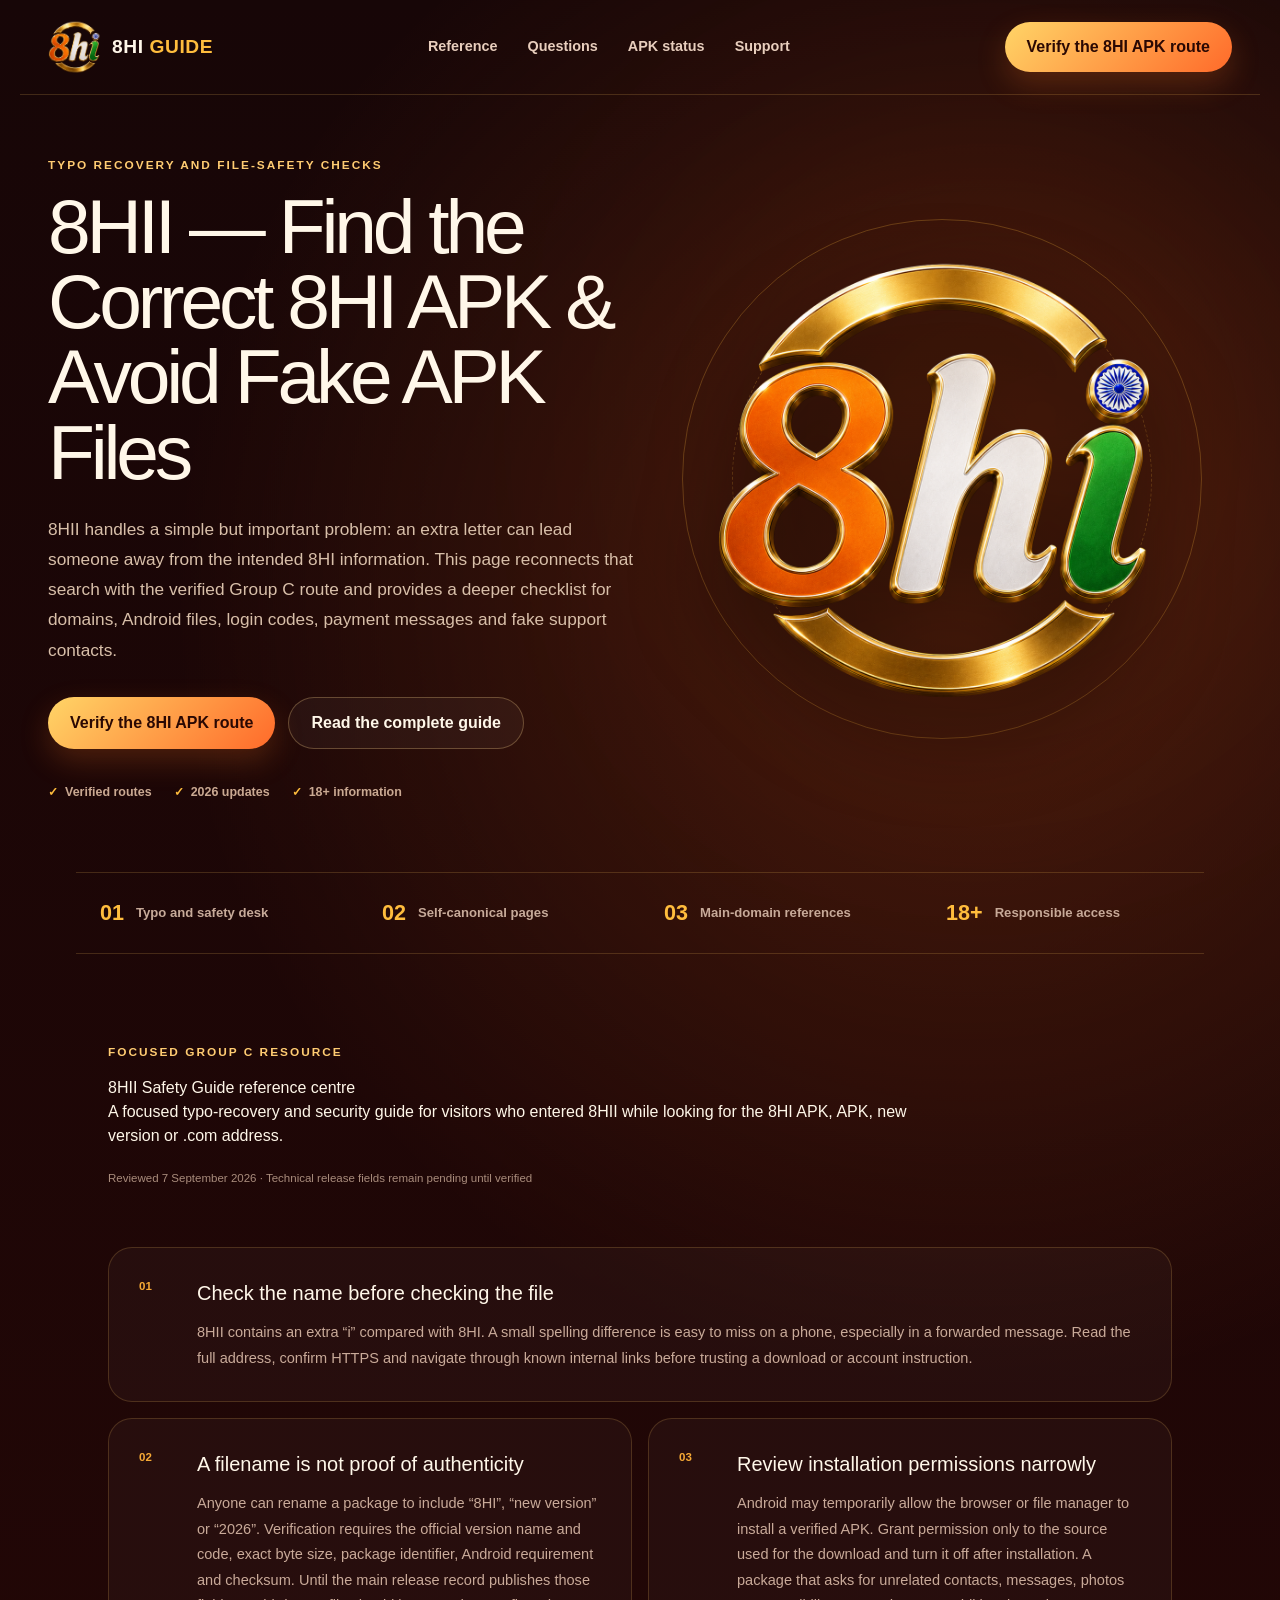
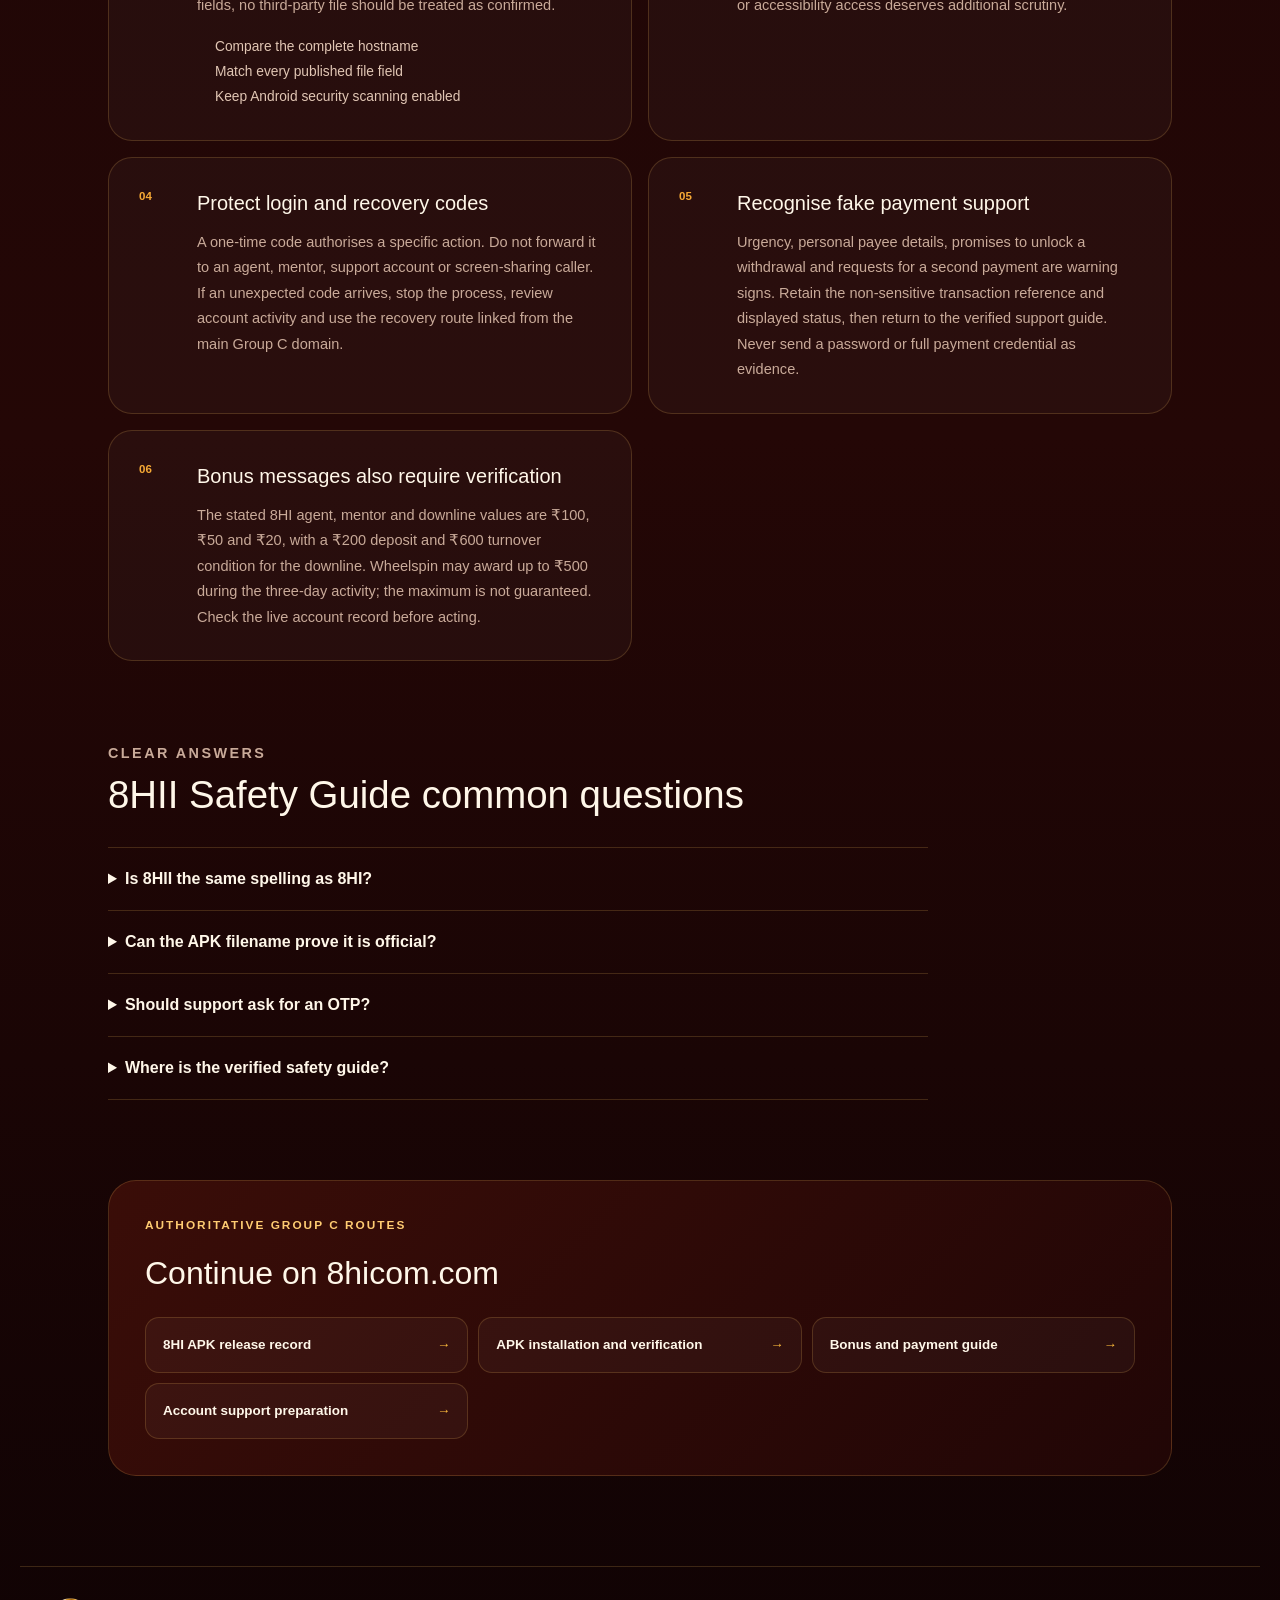
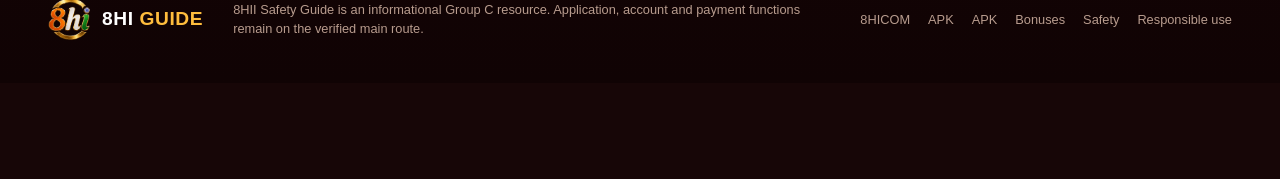
==== commit 7ad4127b: "Replace App branding with APK" ====
--- a/index.html
+++ b/index.html
@@ -1,2 +1,2 @@
-<!DOCTYPE html><html lang="en-IN"><head><meta charSet="utf-8"/><meta name="viewport" content="width=device-width, initial-scale=1"/><link rel="preload" href="/assets/8hi-mark.png" as="image"/><link rel="stylesheet" href="/_next/static/css/index.D3zvUgvW.css" data-rsc-css-href="/_next/static/css/index.D3zvUgvW.css" data-precedence="vite-rsc/importer-resources"/><link rel="modulepreload" fetchPriority="low" href="/_next/static/chunks/index-C0sFQanN.js"/><script src="/_next/static/chunks/rolldown-runtime-C60lm6uB.js" type="module" async=""></script><script src="/_next/static/chunks/framework-BgSIrAUN.js" type="module" async=""></script><link rel="modulepreload" href="/_next/static/chunks/layout-segment-context-Blf1P6dG.js" crossorigin=""/><title>8HII — Find the Correct 8HI App &amp; Avoid Fake APK Files</title><meta name="description" content="Recover from the 8HII spelling, verify the correct 8HI route and check APK files, permissions, OTPs and fake support safely."/><meta name="application-name" content="8HII Guide"/><meta name="creator" content="8HII Guide"/><meta name="publisher" content="8HII Guide"/><meta name="format-detection" content="telephone=no, address=no, email=no"/><meta name="category" content="entertainment"/><meta name="robots" content="index, follow"/><meta name="googlebot" content="index, follow, max-image-preview:large, max-snippet:-1, max-video-preview:-1"/><meta property="og:title" content="8HII — 8HI Typo Recovery &amp; APK Safety"/><meta property="og:description" content="Check the correct 8HI name, domain, Android package and support route."/><meta property="og:url" content="https://8hii.com"/><meta property="og:site_name" content="8HII Safety Guide"/><meta property="og:type" content="website"/><meta property="og:locale" content="en_IN"/><meta property="og:image" content="https://8hii.com/og.png"/><meta property="og:image:width" content="1200"/><meta property="og:image:height" content="630"/><meta property="og:image:alt" content="8HI typo recovery and APK safety guide"/><meta name="twitter:card" content="summary_large_image"/><meta name="twitter:title" content="8HII — 8HI APK Safety"/><meta name="twitter:description" content="Check the correct 8HI route and avoid fake APK files."/><meta name="twitter:image" content="https://8hii.com/og.png"/><link rel="shortcut icon" href="/favicon.ico"/><link rel="icon" href="/icon-48.png" sizes="48x48" type="image/png"/><link rel="icon" href="/icon.png" sizes="96x96" type="image/png"/><link rel="icon" href="/icon-192.png" sizes="192x192" type="image/png"/><link rel="icon" href="/favicon.ico" sizes="48x48" type="image/x-icon"/><link rel="apple-touch-icon" href="/icon-192.png" sizes="192x192" type="image/png"/><link rel="manifest" href="/manifest.webmanifest"/><link rel="canonical" href="https://8hii.com"/><script>Object.assign(((self[Symbol.for("vinext.navigationRuntime")]??={bootstrap:{routeManifest:null},functions:{}}).bootstrap.rsc??={rsc:[]}),{params:{},nav:{"pathname":"/","searchParams":[]}})</script><link rel="modulepreload" href="/_next/static/chunks/index-C0sFQanN.js" />
-</head><body><script type="application/ld+json">{"@context":"https://schema.org","@graph":[{"@type":"WebSite","@id":"https://8hii.com/#website","name":"8HII Guide","alternateName":["8HI","8HII Guide"],"url":"https://8hii.com/","inLanguage":"en-IN","publisher":{"@id":"https://8hii.com/#organization"}},{"@type":"Organization","@id":"https://8hii.com/#organization","name":"8HII Guide","url":"https://8hii.com/","logo":{"@type":"ImageObject","url":"https://8hii.com/icon-512.png","width":512,"height":512}}]}</script><main><a class="skip-link" href="#main-content">Skip to content</a><script type="application/ld+json">[{"@context":"https://schema.org","@type":"FAQPage","mainEntity":[{"@type":"Question","name":"Is 8HII the same spelling as 8HI?","acceptedAnswer":{"@type":"Answer","text":"No. 8HII contains an extra letter; this page helps visitors recover the intended 8HI route."}},{"@type":"Question","name":"Can the APK filename prove it is official?","acceptedAnswer":{"@type":"Answer","text":"No. Match the complete technical release record, including checksum and package identifier."}},{"@type":"Question","name":"Should support ask for an OTP?","acceptedAnswer":{"@type":"Answer","text":"No. Keep passwords and one-time codes private."}},{"@type":"Question","name":"Where is the verified safety guide?","acceptedAnswer":{"@type":"Answer","text":"Use the APK safety and installation pages on 8hicom.com."}}]},{"@context":"https://schema.org","@type":"WebPage","name":"8HII — Find the Correct 8HI App & Avoid Fake APK Files","description":"A focused typo-recovery and security guide for visitors who entered 8HII while looking for the 8HI app, APK, new version or .com address.","url":"https://8hii.com/","isPartOf":{"@type":"WebSite","name":"8HII Safety Guide","url":"https://8hii.com/"},"dateModified":"2026-09-07"}]</script><header class="site-header"><a class="brand" href="/" aria-label="8HII Safety Guide home"><img src="/assets/8hi-mark.png" alt="8HI" width="54" height="54"/><span>8HI <b>GUIDE</b></span></a><nav aria-label="Main navigation"><a href="#reference">Reference</a><a href="#questions">Questions</a><a href="https://8hicom.com/8hi-app">App status</a><a href="https://8hicom.com/support">Support</a></nav><a class="nav-cta" href="https://8hicom.com/apk-safety">Verify the 8HI APK route</a></header><section class="hero" id="main-content"><div class="hero-glow"></div><div class="hero-copy"><p class="eyebrow">Typo recovery and file-safety checks</p><h1>8HII — Find the Correct 8HI App &amp; Avoid Fake APK Files</h1><p class="hero-text">8HII handles a simple but important problem: an extra letter can lead someone away from the intended 8HI information. This page reconnects that search with the verified Group C route and provides a deeper checklist for domains, Android files, login codes, payment messages and fake support contacts.</p><div class="hero-actions"><a class="primary-button" href="https://8hicom.com/apk-safety">Verify the 8HI APK route</a><a class="secondary-button" href="#reference">Read the complete guide</a></div><div class="trust-row"><span>Verified routes</span><span>2026 updates</span><span>18+ information</span></div></div><div class="hero-visual"><div class="brand-orbit orbit-one"></div><div class="brand-orbit orbit-two"></div><div class="logo-stage"><img src="/assets/8hi-mark.png" alt="8HI guide logo" width="520" height="520"/></div></div></section><section class="proof-strip" aria-label="Publishing role"><div><strong>01</strong><span>Typo and safety desk</span></div><div><strong>02</strong><span>Self-canonical pages</span></div><div><strong>03</strong><span>Main-domain references</span></div><div><strong>18+</strong><span>Responsible access</span></div></section><article class="content-shell" id="reference"><div class="content-hero"><div><p class="eyebrow">Focused Group C resource</p><h2>8HII Safety Guide<!-- --> reference centre</h2><p>A focused typo-recovery and security guide for visitors who entered 8HII while looking for the 8HI app, APK, new version or .com address.</p><small>Reviewed 7 September 2026 · Technical release fields remain pending until verified</small></div></div><div class="rich-article-grid"><section><span>01</span><div><h2>Check the name before checking the file</h2><p>8HII contains an extra “i” compared with 8HI. A small spelling difference is easy to miss on a phone, especially in a forwarded message. Read the full address, confirm HTTPS and navigate through known internal links before trusting a download or account instruction.</p></div></section><section><span>02</span><div><h2>A filename is not proof of authenticity</h2><p>Anyone can rename a package to include “8HI”, “new version” or “2026”. Verification requires the official version name and code, exact byte size, package identifier, Android requirement and checksum. Until the main release record publishes those fields, no third-party file should be treated as confirmed.</p><ul><li>Compare the complete hostname</li><li>Match every published file field</li><li>Keep Android security scanning enabled</li></ul></div></section><section><span>03</span><div><h2>Review installation permissions narrowly</h2><p>Android may temporarily allow the browser or file manager to install a verified APK. Grant permission only to the source used for the download and turn it off after installation. A package that asks for unrelated contacts, messages, photos or accessibility access deserves additional scrutiny.</p></div></section><section><span>04</span><div><h2>Protect login and recovery codes</h2><p>A one-time code authorises a specific action. Do not forward it to an agent, mentor, support account or screen-sharing caller. If an unexpected code arrives, stop the process, review account activity and use the recovery route linked from the main Group C domain.</p></div></section><section><span>05</span><div><h2>Recognise fake payment support</h2><p>Urgency, personal payee details, promises to unlock a withdrawal and requests for a second payment are warning signs. Retain the non-sensitive transaction reference and displayed status, then return to the verified support guide. Never send a password or full payment credential as evidence.</p></div></section><section><span>06</span><div><h2>Bonus messages also require verification</h2><p>The stated 8HI agent, mentor and downline values are ₹100, ₹50 and ₹20, with a ₹200 deposit and ₹600 turnover condition for the downline. Wheelspin may award up to ₹500 during the three-day activity; the maximum is not guaranteed. Check the live account record before acting.</p></div></section></div><section class="faq" id="questions"><p class="eyebrow">Clear answers</p><h2>8HII Safety Guide<!-- --> common questions</h2><details><summary>Is 8HII the same spelling as 8HI?</summary><p>No. 8HII contains an extra letter; this page helps visitors recover the intended 8HI route.</p></details><details><summary>Can the APK filename prove it is official?</summary><p>No. Match the complete technical release record, including checksum and package identifier.</p></details><details><summary>Should support ask for an OTP?</summary><p>No. Keep passwords and one-time codes private.</p></details><details><summary>Where is the verified safety guide?</summary><p>Use the APK safety and installation pages on 8hicom.com.</p></details></section><aside class="related"><p class="eyebrow">Authoritative Group C routes</p><h2>Continue on 8hicom.com</h2><div><a href="https://8hicom.com/8hi-app">8HI app release record <span>→</span></a><a href="https://8hicom.com/8hi-apk-install">APK installation and verification <span>→</span></a><a href="https://8hicom.com/8hi-payment-guide">Bonus and payment guide <span>→</span></a><a href="https://8hicom.com/support">Account support preparation <span>→</span></a></div></aside></article><footer><div class="brand footer-brand"><img src="/assets/8hi-mark.png" alt="" width="44" height="44"/><span>8HI <b>GUIDE</b></span></div><p>8HII Safety Guide<!-- --> is an informational Group C resource. Application, account and payment functions remain on the verified main route.</p><div class="footer-links"><a href="https://8hicom.com/">8HICOM</a><a href="https://8hicom.com/8hi-app">App</a><a href="https://8hicom.com/8hi-apk-install">APK</a><a href="https://8hicom.com/8hi-payment-guide">Bonuses</a><a href="https://8hicom.com/apk-safety">Safety</a><a href="https://8hicom.com/responsible-gaming">Responsible use</a></div></footer></main><script type="module" src="/_next/static/chunks/index-C0sFQanN.js" id="_R_" async=""></script><script>((self[Symbol.for("vinext.navigationRuntime")]??={bootstrap:{routeManifest:null},functions:{}}).bootstrap.rsc??={rsc:[]}).rsc.push("2:I[\"d5075e13e03a\",[],\"Children\",1]\n")</script><script>((self[Symbol.for("vinext.navigationRuntime")]??={bootstrap:{routeManifest:null},functions:{}}).bootstrap.rsc??={rsc:[]}).rsc.push("3:I[\"f68a58624a56\",[],\"GlobalErrorBoundary\",1]\n")</script><script>((self[Symbol.for("vinext.navigationRuntime")]??={bootstrap:{routeManifest:null},functions:{}}).bootstrap.rsc??={rsc:[]}).rsc.push("4:I[\"ffd5c8636600\",[],\"default\",1]\n")</script><script>((self[Symbol.for("vinext.navigationRuntime")]??={bootstrap:{routeManifest:null},functions:{}}).bootstrap.rsc??={rsc:[]}).rsc.push("5:I[\"f68a58624a56\",[],\"ErrorBoundary\",1]\n")</script><script>((self[Symbol.for("vinext.navigationRuntime")]??={bootstrap:{routeManifest:null},functions:{}}).bootstrap.rsc??={rsc:[]}).rsc.push("6:I[\"ed53b9c3ef4a\",[],\"LayoutSegmentProvider\",1]\n")</script><script>((self[Symbol.for("vinext.navigationRuntime")]??={bootstrap:{routeManifest:null},functions:{}}).bootstrap.rsc??={rsc:[]}).rsc.push("7:I[\"d5075e13e03a\",[],\"Slot\",1]\n")</script><script>((self[Symbol.for("vinext.navigationRuntime")]??={bootstrap:{routeManifest:null},functions:{}}).bootstrap.rsc??={rsc:[]}).rsc.push("8:I[\"f68a58624a56\",[],\"NotFoundBoundary\",1]\n")</script><script>((self[Symbol.for("vinext.navigationRuntime")]??={bootstrap:{routeManifest:null},functions:{}}).bootstrap.rsc??={rsc:[]}).rsc.push(":HL[\"/_next/static/css/index.D3zvUgvW.css\",\"style\"     ]\n")</script><script>((self[Symbol.for("vinext.navigationRuntime")]??={bootstrap:{routeManifest:null},functions:{}}).bootstrap.rsc??={rsc:[]}).rsc.push("0:{\"__route\":\"route:/\",\"__interceptionContext\":null,\"__layoutIds\":[\"layout:/\"],\"__rootLayout\":\"/\",\"__sourcePage\":\"/page\",\"page:/\":\"$L1\",\"layout:/\":[[[[\"$\",\"link\",\"css:/_next/static/css/index.D3zvUgvW.css\",{\"rel\":\"stylesheet\",\"precedence\":\"vite-rsc/importer-resources\",\"href\":\"/_next/static/css/index.D3zvUgvW.css\",\"data-rsc-css-href\":\"/_next/static/css/index.D3zvUgvW.css\"}],\"$undefined\"],[\"$\",\"html\",null,{\"lang\":\"en-IN\",\"children\":[\"$\",\"body\",null,{\"children\":[[\"$\",\"script\",null,{\"type\":\"application/ld+json\",\"dangerouslySetInnerHTML\":{\"__html\":\"{\\\"@context\\\":\\\"https://schema.org\\\",\\\"@graph\\\":[{\\\"@type\\\":\\\"WebSite\\\",\\\"@id\\\":\\\"https://8hii.com/#website\\\",\\\"name\\\":\\\"8HII Guide\\\",\\\"alternateName\\\":[\\\"8HI\\\",\\\"8HII Guide\\\"],\\\"url\\\":\\\"https://8hii.com/\\\",\\\"inLanguage\\\":\\\"en-IN\\\",\\\"publisher\\\":{\\\"@id\\\":\\\"https://8hii.com/#organization\\\"}},{\\\"@type\\\":\\\"Organization\\\",\\\"@id\\\":\\\"https://8hii.com/#organization\\\",\\\"name\\\":\\\"8HII Guide\\\",\\\"url\\\":\\\"https://8hii.com/\\\",\\\"logo\\\":{\\\"@type\\\":\\\"ImageObject\\\",\\\"url\\\":\\\"https://8hii.com/icon-512.png\\\",\\\"width\\\":512,\\\"height\\\":512}}]}\"}}],[\"$\",\"$L2\",null,{}]]}]}]],null],\"route:/\":[[[\"$\",\"meta\",null,{\"charSet\":\"utf-8\"}],[[\"$\",\"title\",\"0\",{\"children\":\"8HII — Find the Correct 8HI App \u0026 Avoid Fake APK Files\"}],[\"$\",\"meta\",\"1\",{\"name\":\"description\",\"content\":\"Recover from the 8HII spelling, verify the correct 8HI route and check APK files, permissions, OTPs and fake support safely.\"}],[\"$\",\"meta\",\"2\",{\"name\":\"application-name\",\"content\":\"8HII Guide\"}],[\"$\",\"meta\",\"3\",{\"name\":\"creator\",\"content\":\"8HII Guide\"}],[\"$\",\"meta\",\"4\",{\"name\":\"publisher\",\"content\":\"8HII Guide\"}],[\"$\",\"meta\",\"5\",{\"name\":\"format-detection\",\"content\":\"telephone=no, address=no, email=no\"}],[\"$\",\"meta\",\"6\",{\"name\":\"category\",\"content\":\"entertainment\"}],[\"$\",\"meta\",\"7\",{\"name\":\"robots\",\"content\":\"index, follow\"}],[\"$\",\"meta\",\"8\",{\"name\":\"googlebot\",\"content\":\"index, follow, max-image-preview:large, max-snippet:-1, max-video-preview:-1\"}],[\"$\",\"meta\",\"9\",{\"property\":\"og:title\",\"content\":\"8HII — 8HI Typo Recovery \u0026 APK Safety\"}],[\"$\",\"meta\",\"10\",{\"property\":\"og:description\",\"content\":\"Check the correct 8HI name, domain, Android package and support route.\"}],[\"$\",\"meta\",\"11\",{\"property\":\"og:url\",\"content\":\"https://8hii.com\"}],[\"$\",\"meta\",\"12\",{\"property\":\"og:site_name\",\"content\":\"8HII Safety Guide\"}],[\"$\",\"meta\",\"13\",{\"property\":\"og:type\",\"content\":\"website\"}],[\"$\",\"meta\",\"14\",{\"property\":\"og:locale\",\"content\":\"en_IN\"}],[\"$\",\"meta\",\"15\",{\"property\":\"og:image\",\"content\":\"https://8hii.com/og.png\"}],[\"$\",\"meta\",\"16\",{\"property\":\"og:image:width\",\"content\":\"1200\"}],[\"$\",\"meta\",\"17\",{\"property\":\"og:image:height\",\"content\":\"630\"}],[\"$\",\"meta\",\"18\",{\"property\":\"og:image:alt\",\"content\":\"8HI typo recovery and APK safety guide\"}],[\"$\",\"meta\",\"19\",{\"name\":\"twitter:card\",\"content\":\"summary_large_image\"}],[\"$\",\"meta\",\"20\",{\"name\":\"twitter:title\",\"content\":\"8HII — 8HI APK Safety\"}],[\"$\",\"meta\",\"21\",{\"name\":\"twitter:description\",\"content\":\"Check the correct 8HI route and avoid fake APK files.\"}],[\"$\",\"meta\",\"22\",{\"name\":\"twitter:image\",\"content\":\"https://8hii.com/og.png\"}],[\"$\",\"link\",\"23\",{\"rel\":\"shortcut icon\",\"href\":\"/favicon.ico\"}],[\"$\",\"link\",\"24\",{\"rel\":\"icon\",\"href\":\"/icon-48.png\",\"sizes\":\"48x48\",\"type\":\"image/png\"}],[\"$\",\"link\",\"25\",{\"rel\":\"icon\",\"href\":\"/icon.png\",\"sizes\":\"96x96\",\"type\":\"image/png\"}],[\"$\",\"link\",\"26\",{\"rel\":\"icon\",\"href\":\"/icon-192.png\",\"sizes\":\"192x192\",\"type\":\"image/png\"}],[\"$\",\"link\",\"27\",{\"rel\":\"icon\",\"href\":\"/favicon.ico\",\"sizes\":\"48x48\",\"type\":\"image/x-icon\"}],[\"$\",\"link\",\"28\",{\"rel\":\"apple-touch-icon\",\"href\":\"/icon-192.png\",\"sizes\":\"192x192\",\"type\":\"image/png\"}],[\"$\",\"link\",\"29\",{\"rel\":\"manifest\",\"href\":\"/manifest.webmanifest\"}],[\"$\",\"link\",\"30\",{\"rel\":\"canonical\",\"href\":\"https://8hii.com\"}]],[[\"$\",\"meta\",\"0\",{\"name\":\"viewport\",\"content\":\"width=device-width, initial-scale=1\"}]]],[\"$\",\"$L3\",null,{\"fallback\":\"$4\",\"children\":[\"$\",\"$L5\",null,{\"fallback\":\"$4\",\"children\":[\"$\",\"$L6\",null,{\"providerId\":\"layout:/\",\"segmentMap\":{\"children\":[]},\"children\":[\"$\",\"$L7\",null,{\"id\":\"layout:/\",\"parallelSlots\":\"$undefined\",\"children\":[\"$\",\"$L8\",null,{\"resetKey\":\"\",\"fallback\":[\"$\",\"main\",null,{\"children\":[\"$\",\"section\",null,{\"className\":\"content-shell\",\"children\":[[\"$\",\"div\",null,{\"className\":\"content-hero\",\"children\":[[\"$\",\"p\",null,{\"className\":\"eyebrow\",\"children\":\"404 · Page not found\"}],[\"$\",\"h1\",null,{\"children\":\"This page is not available\"}],\"$L9\"]}],\"$La\"]}]}],\"children\":\"$Lb\"}]}]}]}]}],null,null],\"__layoutFlags\":{\"layout:/\":\"s\"},\"__artifactCompatibility\":{\"schemaVersion\":1,\"graphVersion\":\"app-route-graph:1177fd80f83fa7b0\",\"deploymentVersion\":\"ae7280df-ea0a-4fb3-b8f7-e4455251781e\",\"appElementsSchemaVersion\":1,\"rscPayloadSchemaVersion\":1,\"rootBoundaryId\":\"/\",\"renderEpoch\":null},\"__renderObservation\":{\"schemaVersion\":1,\"output\":{\"kind\":\"app-rsc\",\"mountedSlotsFingerprint\":null,\"renderEpoch\":null,\"rootBoundaryId\":\"/\",\"routeId\":\"route:/\"},\"completeness\":\"partial\",\"boundaryOutcome\":{\"kind\":\"unknown\"},\"requestApis\":[{\"kind\":\"connection\",\"status\":\"unknown\"},{\"kind\":\"cookies\",\"status\":\"unknown\"},{\"kind\":\"draftMode\",\"status\":\"unknown\"},{\"kind\":\"headers\",\"status\":\"unknown\"},{\"kind\":\"params\",\"status\":\"unknown\"},{\"kind\":\"searchParams\",\"status\":\"unknown\"}],\"dynamicFetches\":[],\"cacheTags\":[\"/\",\"_N_T_/\",\"_N_T_/index\",\"_N_T_/layout\",\"_N_T_/page\"],\"pathTags\":[\"/\"],\"cacheability\":\"unknown\",\"downgrade\":{\"target\":\"freshRender\",\"reasons\":[{\"code\":\"CP_DOWNGRADE_CACHEABILITY_UNKNOWN\",\"target\":\"freshRender\"},{\"code\":\"CP_DOWNGRADE_INCOMPLETE_OBSERVATION\",\"completeness\":\"partial\",\"target\":\"freshRender\"},{\"code\":\"CP_DOWNGRADE_UNKNOWN_REQUEST_API\",\"requestApi\":\"connection\",\"target\":\"freshRender\"},{\"code\":\"CP_DOWNGRADE_UNKNOWN_REQUEST_API\",\"requestApi\":\"cookies\",\"target\":\"freshRender\"},{\"code\":\"CP_DOWNGRADE_UNKNOWN_REQUEST_API\",\"requestApi\":\"draftMode\",\"target\":\"freshRender\"},{\"code\":\"CP_DOWNGRADE_UNKNOWN_REQUEST_API\",\"requestApi\":\"headers\",\"target\":\"freshRender\"},{\"code\":\"CP_DOWNGRADE_UNKNOWN_REQUEST_API\",\"requestApi\":\"params\",\"target\":\"freshRender\"},{\"code\":\"CP_DOWNGRADE_UNKNOWN_REQUEST_API\",\"requestApi\":\"searchParams\",\"target\":\"freshRender\"}],\"fallback\":{\"kind\":\"breakerFallback\",\"code\":\"CP_PRIVATE_DYNAMIC_DOWNGRADE\",\"mode\":\"renderFresh\",\"scope\":\"affectedOutput\",\"fields\":{\"reasonCodes\":[\"CP_DOWNGRADE_CACHEABILITY_UNKNOWN\",\"CP_DOWNGRADE_INCOMPLETE_OBSERVATION\",\"CP_DOWNGRADE_UNKNOWN_REQUEST_API\",\"CP_DOWNGRADE_UNKNOWN_REQUEST_API\",\"CP_DOWNGRADE_UNKNOWN_REQUEST_API\",\"CP_DOWNGRADE_UNKNOWN_REQUEST_API\",\"CP_DOWNGRADE_UNKNOWN_REQUEST_API\",\"CP_DOWNGRADE_UNKNOWN_REQUEST_API\"],\"target\":\"freshRender\"}},\"isPublicCacheCandidate\":false}}}\n")</script><script>((self[Symbol.for("vinext.navigationRuntime")]??={bootstrap:{routeManifest:null},functions:{}}).bootstrap.rsc??={rsc:[]}).rsc.push("c:I[\"fe48302fca77\",[],\"AppRouterScrollTarget\",1]\n")</script><script>((self[Symbol.for("vinext.navigationRuntime")]??={bootstrap:{routeManifest:null},functions:{}}).bootstrap.rsc??={rsc:[]}).rsc.push("d:I[\"f68a58624a56\",[],\"RedirectBoundary\",1]\n")</script><script>((self[Symbol.for("vinext.navigationRuntime")]??={bootstrap:{routeManifest:null},functions:{}}).bootstrap.rsc??={rsc:[]}).rsc.push("9:[\"$\",\"p\",null,{\"children\":\"The address may be incorrect or the information may have moved. Continue from the official 8HII Guide homepage.\"}]\n")</script><script>((self[Symbol.for("vinext.navigationRuntime")]??={bootstrap:{routeManifest:null},functions:{}}).bootstrap.rsc??={rsc:[]}).rsc.push("a:[\"$\",\"a\",null,{\"className\":\"primary-button\",\"href\":\"/\",\"children\":\"Return to 8HII Guide\"}]\n")</script><script>((self[Symbol.for("vinext.navigationRuntime")]??={bootstrap:{routeManifest:null},functions:{}}).bootstrap.rsc??={rsc:[]}).rsc.push("b:[\"$\",\"$L8\",null,{\"resetKey\":\"\",\"fallback\":[\"$\",\"main\",null,{\"children\":[\"$\",\"section\",null,{\"className\":\"content-shell\",\"children\":[[\"$\",\"div\",null,{\"className\":\"content-hero\",\"children\":[[\"$\",\"p\",null,{\"className\":\"eyebrow\",\"children\":\"404 · Page not found\"}],[\"$\",\"h1\",null,{\"children\":\"This page is not available\"}],[\"$\",\"p\",null,{\"children\":\"The address may be incorrect or the information may have moved. Continue from the official 8HII Guide homepage.\"}]]}],[\"$\",\"a\",null,{\"className\":\"primary-button\",\"href\":\"/\",\"children\":\"Return to 8HII Guide\"}]]}]}],\"children\":[\"$\",\"$Lc\",null,{\"children\":[\"$\",\"$Ld\",null,{\"children\":[[\"$\",\"$L6\",null,{\"providerId\":\"page:/\",\"segmentMap\":{\"children\":[\"__PAGE__\"]},\"children\":[\"$\",\"$L7\",null,{\"id\":\"page:/\"}]}],null]}]}]}]\n")</script><script>((self[Symbol.for("vinext.navigationRuntime")]??={bootstrap:{routeManifest:null},functions:{}}).bootstrap.rsc??={rsc:[]}).rsc.push(":HL[\"/assets/8hi-mark.png\",\"image\"]\n")</script><script>((self[Symbol.for("vinext.navigationRuntime")]??={bootstrap:{routeManifest:null},functions:{}}).bootstrap.rsc??={rsc:[]}).rsc.push("e:T4ba,")</script><script>((self[Symbol.for("vinext.navigationRuntime")]??={bootstrap:{routeManifest:null},functions:{}}).bootstrap.rsc??={rsc:[]}).rsc.push("[{\"@context\":\"https://schema.org\",\"@type\":\"FAQPage\",\"mainEntity\":[{\"@type\":\"Question\",\"name\":\"Is 8HII the same spelling as 8HI?\",\"acceptedAnswer\":{\"@type\":\"Answer\",\"text\":\"No. 8HII contains an extra letter; this page helps visitors recover the intended 8HI route.\"}},{\"@type\":\"Question\",\"name\":\"Can the APK filename prove it is official?\",\"acceptedAnswer\":{\"@type\":\"Answer\",\"text\":\"No. Match the complete technical release record, in")</script><script>((self[Symbol.for("vinext.navigationRuntime")]??={bootstrap:{routeManifest:null},functions:{}}).bootstrap.rsc??={rsc:[]}).rsc.push("cluding checksum and package identifier.\"}},{\"@type\":\"Question\",\"name\":\"Should support ask for an OTP?\",\"acceptedAnswer\":{\"@type\":\"Answer\",\"text\":\"No. Keep passwords and one-time codes private.\"}},{\"@type\":\"Question\",\"name\":\"Where is the verified safety guide?\",\"acceptedAnswer\":{\"@type\":\"Answer\",\"text\":\"Use the APK safety and installation pages on 8hicom.com.\"}}]},{\"@context\":\"https://schema.org\",\"@type\":\"WebPage\",\"name\":\"8HII — Find the Correct 8HI App \u0026 Avoid Fake APK Files\",\"description\":\"A focused typo-recovery and security guide for visitors who entered 8HII while looking for the 8HI app, APK, new version or .com address.\",\"url\":\"https://8hii.com/\",\"isPartOf\":{\"@type\":\"WebSite\",\"name\":\"8HII Safety Guide\",\"url\":\"https://8hii.com/\"},\"dateModified\":\"2026-09-07\"}]")</script><script>((self[Symbol.for("vinext.navigationRuntime")]??={bootstrap:{routeManifest:null},functions:{}}).bootstrap.rsc??={rsc:[]}).rsc.push("1:[\"$\",\"main\",null,{\"children\":[[\"$\",\"a\",null,{\"className\":\"skip-link\",\"href\":\"#main-content\",\"children\":\"Skip to content\"}],[\"$\",\"script\",null,{\"type\":\"application/ld+json\",\"dangerouslySetInnerHTML\":{\"__html\":\"$e\"}}],[\"$\",\"header\",null,{\"className\":\"site-header\",\"children\":[[\"$\",\"a\",null,{\"className\":\"brand\",\"href\":\"/\",\"aria-label\":\"8HII Safety Guide home\",\"children\":[[\"$\",\"img\",null,{\"src\":\"/assets/8hi-mark.png\",\"alt\":\"8HI\",\"width\":54,\"height\":54}],[\"$\",\"span\",null,{\"children\":[\"8HI \",[\"$\",\"b\",null,{\"children\":\"GUIDE\"}]]}]]}],[\"$\",\"nav\",null,{\"aria-label\":\"Main navigation\",\"children\":[[\"$\",\"a\",null,{\"href\":\"#reference\",\"children\":\"Reference\"}],[\"$\",\"a\",null,{\"href\":\"#questions\",\"children\":\"Questions\"}],[\"$\",\"a\",null,{\"href\":\"https://8hicom.com/8hi-app\",\"children\":\"App status\"}],[\"$\",\"a\",null,{\"href\":\"https://8hicom.com/support\",\"children\":\"Support\"}]]}],[\"$\",\"a\",null,{\"className\":\"nav-cta\",\"href\":\"https://8hicom.com/apk-safety\",\"children\":\"Verify the 8HI APK route\"}]]}],[\"$\",\"section\",null,{\"className\":\"hero\",\"id\":\"main-content\",\"children\":[[\"$\",\"div\",null,{\"className\":\"hero-glow\"}],[\"$\",\"div\",null,{\"className\":\"hero-copy\",\"children\":[[\"$\",\"p\",null,{\"className\":\"eyebrow\",\"children\":\"Typo recovery and file-safety checks\"}],[\"$\",\"h1\",null,{\"children\":\"8HII — Find the Correct 8HI App \u0026 Avoid Fake APK Files\"}],[\"$\",\"p\",null,{\"className\":\"hero-text\",\"children\":\"8HII handles a simple but important problem: an extra letter can lead someone away from the intended 8HI information. This page reconnects that search with the verified Group C route and provides a deeper checklist for domains, Android files, login codes, payment messages and fake support contacts.\"}],[\"$\",\"div\",null,{\"className\":\"hero-actions\",\"children\":[[\"$\",\"a\",null,{\"className\":\"primary-button\",\"href\":\"https://8hicom.com/apk-safety\",\"children\":\"Verify the 8HI APK route\"}],[\"$\",\"a\",null,{\"className\":\"secondary-button\",\"href\":\"#reference\",\"children\":\"Read the complete guide\"}]]}],[\"$\",\"div\",null,{\"className\":\"trust-row\",\"children\":[[\"$\",\"span\",null,{\"children\":\"Verified routes\"}],[\"$\",\"span\",null,{\"children\":\"2026 updates\"}],[\"$\",\"span\",null,{\"children\":\"18+ information\"}]]}]]}],[\"$\",\"div\",null,{\"className\":\"hero-visual\",\"children\":[[\"$\",\"div\",null,{\"className\":\"brand-orbit orbit-one\"}],[\"$\",\"div\",null,{\"className\":\"brand-orbit orbit-two\"}],[\"$\",\"div\",null,{\"className\":\"logo-stage\",\"children\":[\"$\",\"img\",null,{\"src\":\"/assets/8hi-mark.png\",\"alt\":\"8HI guide logo\",\"width\":520,\"height\":520}]}]]}]]}],[\"$\",\"section\",null,{\"className\":\"proof-strip\",\"aria-label\":\"Publishing role\",\"children\":[[\"$\",\"div\",null,{\"children\":[[\"$\",\"strong\",null,{\"children\":\"01\"}],[\"$\",\"span\",null,{\"children\":\"Typo and safety desk\"}]]}],[\"$\",\"div\",null,{\"children\":[[\"$\",\"strong\",null,{\"children\":\"02\"}],[\"$\",\"span\",null,{\"children\":\"Self-canonical pages\"}]]}],[\"$\",\"div\",null,{\"children\":[[\"$\",\"strong\",null,{\"children\":\"03\"}],\"$Lf\"]}],\"$L10\"]}],\"$L11\",\"$L12\"]}]\n")</script><script>((self[Symbol.for("vinext.navigationRuntime")]??={bootstrap:{routeManifest:null},functions:{}}).bootstrap.rsc??={rsc:[]}).rsc.push("f:[\"$\",\"span\",null,{\"children\":\"Main-domain references\"}]\n")</script><script>((self[Symbol.for("vinext.navigationRuntime")]??={bootstrap:{routeManifest:null},functions:{}}).bootstrap.rsc??={rsc:[]}).rsc.push("10:[\"$\",\"div\",null,{\"children\":[[\"$\",\"strong\",null,{\"children\":\"18+\"}],[\"$\",\"span\",null,{\"children\":\"Responsible access\"}]]}]\n")</script><script>((self[Symbol.for("vinext.navigationRuntime")]??={bootstrap:{routeManifest:null},functions:{}}).bootstrap.rsc??={rsc:[]}).rsc.push("11:[\"$\",\"article\",null,{\"className\":\"content-shell\",\"id\":\"reference\",\"children\":[[\"$\",\"div\",null,{\"className\":\"content-hero\",\"children\":[\"$\",\"div\",null,{\"children\":[[\"$\",\"p\",null,{\"className\":\"eyebrow\",\"children\":\"Focused Group C resource\"}],[\"$\",\"h2\",null,{\"children\":[\"8HII Safety Guide\",\" reference centre\"]}],[\"$\",\"p\",null,{\"children\":\"A focused typo-recovery and security guide for visitors who entered 8HII while looking for the 8HI app, APK, new version or .com address.\"}],[\"$\",\"small\",null,{\"children\":\"Reviewed 7 September 2026 · Technical release fields remain pending until verified\"}]]}]}],[\"$\",\"div\",null,{\"className\":\"rich-article-grid\",\"children\":[[\"$\",\"section\",\"Check the name before checking the file\",{\"children\":[[\"$\",\"span\",null,{\"children\":\"01\"}],[\"$\",\"div\",null,{\"children\":[[\"$\",\"h2\",null,{\"children\":\"Check the name before checking the file\"}],[\"$\",\"p\",null,{\"children\":\"8HII contains an extra “i” compared with 8HI. A small spelling difference is easy to miss on a phone, especially in a forwarded message. Read the full address, confirm HTTPS and navigate through known internal links before trusting a download or account instruction.\"}],\"$undefined\"]}]]}],[\"$\",\"section\",\"A filename is not proof of authenticity\",{\"children\":[[\"$\",\"span\",null,{\"children\":\"02\"}],[\"$\",\"div\",null,{\"children\":[[\"$\",\"h2\",null,{\"children\":\"A filename is not proof of authenticity\"}],[\"$\",\"p\",null,{\"children\":\"Anyone can rename a package to include “8HI”, “new version” or “2026”. Verification requires the official version name and code, exact byte size, package identifier, Android requirement and checksum. Until the main release record publishes those fields, no third-party file should be treated as confirmed.\"}],[\"$\",\"ul\",null,{\"children\":[[\"$\",\"li\",\"Compare the complete hostname\",{\"children\":\"Compare the complete hostname\"}],[\"$\",\"li\",\"Match every published file field\",{\"children\":\"Match every published file field\"}],[\"$\",\"li\",\"Keep Android security scanning enabled\",{\"children\":\"Keep Android security scanning enabled\"}]]}]]}]]}],[\"$\",\"section\",\"Review installation permissions narrowly\",{\"children\":[[\"$\",\"span\",null,{\"children\":\"03\"}],[\"$\",\"div\",null,{\"children\":[[\"$\",\"h2\",null,{\"children\":\"Review installation permissions narrowly\"}],[\"$\",\"p\",null,{\"children\":\"Android may temporarily allow the browser or file manager to install a verified APK. Grant permission only to the source used for the download and turn it off after installation. A package that asks for unrelated contacts, messages, photos or accessibility access deserves additional scrutiny.\"}],\"$undefined\"]}]]}],[\"$\",\"section\",\"Protect login and recovery codes\",{\"children\":[[\"$\",\"span\",null,{\"children\":\"04\"}],[\"$\",\"div\",null,{\"children\":[[\"$\",\"h2\",null,{\"children\":\"Protect login and recovery codes\"}],[\"$\",\"p\",null,{\"children\":\"A one-time code authorises a specific action. Do not forward it to an agent, mentor, support account or screen-sharing caller. If an unexpected code arrives, stop the process, review account activity and use the recovery route linked from the main Group C domain.\"}],\"$undefined\"]}]]}],[\"$\",\"section\",\"Recognise fake payment support\",{\"children\":[[\"$\",\"span\",null,{\"children\":\"05\"}],[\"$\",\"div\",null,{\"children\":[[\"$\",\"h2\",null,{\"children\":\"Recognise fake payment support\"}],[\"$\",\"p\",null,{\"children\":\"Urgency, personal payee details, promises to unlock a withdrawal and requests for a second payment are warning signs. Retain the non-sensitive transaction reference and displayed status, then return to the verified support guide. Never send a password or full payment credential as evidence.\"}],\"$undefined\"]}]]}],[\"$\",\"section\",\"Bonus messages also require verification\",{\"children\":[[\"$\",\"span\",null,{\"children\":\"06\"}],[\"$\",\"div\",null,{\"children\":[[\"$\",\"h2\",null,{\"children\":\"Bonus messages also require verification\"}],[\"$\",\"p\",null,{\"children\":\"The stated 8HI agent, mentor and downline values are ₹100, ₹50 and ₹20, with a ₹200 deposit and ₹600 turnover condition for the downline. Wheelspin may award up to ₹500 during the three-day activity; the maximum is not guaranteed. Check the live account record before acting.\"}],\"$undefined\"]}]]}]]}],\"$L13\",\"$L14\"]}]\n")</script><script>((self[Symbol.for("vinext.navigationRuntime")]??={bootstrap:{routeManifest:null},functions:{}}).bootstrap.rsc??={rsc:[]}).rsc.push("12:[\"$\",\"footer\",null,{\"children\":[[\"$\",\"div\",null,{\"className\":\"brand footer-brand\",\"children\":[[\"$\",\"img\",null,{\"src\":\"/assets/8hi-mark.png\",\"alt\":\"\",\"width\":44,\"height\":44}],[\"$\",\"span\",null,{\"children\":[\"8HI \",[\"$\",\"b\",null,{\"children\":\"GUIDE\"}]]}]]}],[\"$\",\"p\",null,{\"children\":[\"8HII Safety Guide\",\" is an informational Group C resource. Application, account and payment functions remain on the verified main route.\"]}],[\"$\",\"div\",null,{\"className\":\"footer-links\",\"children\":[[\"$\",\"a\",null,{\"href\":\"https://8hicom.com/\",\"children\":\"8HICOM\"}],[\"$\",\"a\",null,{\"href\":\"https://8hicom.com/8hi-app\",\"children\":\"App\"}],[\"$\",\"a\",null,{\"href\":\"https://8hicom.com/8hi-apk-install\",\"children\":\"APK\"}],[\"$\",\"a\",null,{\"href\":\"https://8hicom.com/8hi-payment-guide\",\"children\":\"Bonuses\"}],[\"$\",\"a\",null,{\"href\":\"https://8hicom.com/apk-safety\",\"children\":\"Safety\"}],[\"$\",\"a\",null,{\"href\":\"https://8hicom.com/responsible-gaming\",\"children\":\"Responsible use\"}]]}]]}]\n")</script><script>((self[Symbol.for("vinext.navigationRuntime")]??={bootstrap:{routeManifest:null},functions:{}}).bootstrap.rsc??={rsc:[]}).rsc.push("13:[\"$\",\"section\",null,{\"className\":\"faq\",\"id\":\"questions\",\"children\":[[\"$\",\"p\",null,{\"className\":\"eyebrow\",\"children\":\"Clear answers\"}],[\"$\",\"h2\",null,{\"children\":[\"8HII Safety Guide\",\" common questions\"]}],[[\"$\",\"details\",\"Is 8HII the same spelling as 8HI?\",{\"children\":[[\"$\",\"summary\",null,{\"children\":\"Is 8HII the same spelling as 8HI?\"}],[\"$\",\"p\",null,{\"children\":\"No. 8HII contains an extra letter; this page helps visitors recover the intended 8HI route.\"}]]}],[\"$\",\"details\",\"Can the APK filename prove it is official?\",{\"children\":[[\"$\",\"summary\",null,{\"children\":\"Can the APK filename prove it is official?\"}],[\"$\",\"p\",null,{\"children\":\"No. Match the complete technical release record, including checksum and package identifier.\"}]]}],[\"$\",\"details\",\"Should support ask for an OTP?\",{\"children\":[[\"$\",\"summary\",null,{\"children\":\"Should support ask for an OTP?\"}],[\"$\",\"p\",null,{\"children\":\"No. Keep passwords and one-time codes private.\"}]]}],[\"$\",\"details\",\"Where is the verified safety guide?\",{\"children\":[[\"$\",\"summary\",null,{\"children\":\"Where is the verified safety guide?\"}],[\"$\",\"p\",null,{\"children\":\"Use the APK safety and installation pages on 8hicom.com.\"}]]}]]]}]\n")</script><script>((self[Symbol.for("vinext.navigationRuntime")]??={bootstrap:{routeManifest:null},functions:{}}).bootstrap.rsc??={rsc:[]}).rsc.push("14:[\"$\",\"aside\",null,{\"className\":\"related\",\"children\":[[\"$\",\"p\",null,{\"className\":\"eyebrow\",\"children\":\"Authoritative Group C routes\"}],[\"$\",\"h2\",null,{\"children\":\"Continue on 8hicom.com\"}],[\"$\",\"div\",null,{\"children\":[[\"$\",\"a\",null,{\"href\":\"https://8hicom.com/8hi-app\",\"children\":[\"8HI app release record \",[\"$\",\"span\",null,{\"children\":\"→\"}]]}],[\"$\",\"a\",null,{\"href\":\"https://8hicom.com/8hi-apk-install\",\"children\":[\"APK installation and verification \",[\"$\",\"span\",null,{\"children\":\"→\"}]]}],[\"$\",\"a\",null,{\"href\":\"https://8hicom.com/8hi-payment-guide\",\"children\":[\"Bonus and payment guide \",[\"$\",\"span\",null,{\"children\":\"→\"}]]}],[\"$\",\"a\",null,{\"href\":\"https://8hicom.com/support\",\"children\":[\"Account support preparation \",[\"$\",\"span\",null,{\"children\":\"→\"}]]}]]}]]}]\n")</script><script>Object.assign(((self[Symbol.for("vinext.navigationRuntime")]??={bootstrap:{routeManifest:null},functions:{}}).bootstrap.rsc??={rsc:[]}),{"initialCacheKind":"static"});((self[Symbol.for("vinext.navigationRuntime")]??={bootstrap:{routeManifest:null},functions:{}}).bootstrap.rsc??={rsc:[]}).done=true</script><script src="/download-ready.js" defer></script><script src="/support-navigation.js" defer></script></body></html>+<!DOCTYPE html><html lang="en-IN"><head><meta charSet="utf-8"/><meta name="viewport" content="width=device-width, initial-scale=1"/><link rel="preload" href="/assets/8hi-mark.png" as="image"/><link rel="stylesheet" href="/_next/static/css/index.D3zvUgvW.css" data-rsc-css-href="/_next/static/css/index.D3zvUgvW.css" data-precedence="vite-rsc/importer-resources"/><link rel="modulepreload" fetchPriority="low" href="/_next/static/chunks/index-C0sFQanN.js"/><script src="/_next/static/chunks/rolldown-runtime-C60lm6uB.js" type="module" async=""></script><script src="/_next/static/chunks/framework-BgSIrAUN.js" type="module" async=""></script><link rel="modulepreload" href="/_next/static/chunks/layout-segment-context-Blf1P6dG.js" crossorigin=""/><title>8HII — Find the Correct 8HI APK &amp; Avoid Fake APK Files</title><meta name="description" content="Recover from the 8HII spelling, verify the correct 8HI route and check APK files, permissions, OTPs and fake support safely."/><meta name="application-name" content="8HII Guide"/><meta name="creator" content="8HII Guide"/><meta name="publisher" content="8HII Guide"/><meta name="format-detection" content="telephone=no, address=no, email=no"/><meta name="category" content="entertainment"/><meta name="robots" content="index, follow"/><meta name="googlebot" content="index, follow, max-image-preview:large, max-snippet:-1, max-video-preview:-1"/><meta property="og:title" content="8HII — 8HI Typo Recovery &amp; APK Safety"/><meta property="og:description" content="Check the correct 8HI name, domain, Android package and support route."/><meta property="og:url" content="https://8hii.com"/><meta property="og:site_name" content="8HII Safety Guide"/><meta property="og:type" content="website"/><meta property="og:locale" content="en_IN"/><meta property="og:image" content="https://8hii.com/og.png"/><meta property="og:image:width" content="1200"/><meta property="og:image:height" content="630"/><meta property="og:image:alt" content="8HI typo recovery and APK safety guide"/><meta name="twitter:card" content="summary_large_image"/><meta name="twitter:title" content="8HII — 8HI APK Safety"/><meta name="twitter:description" content="Check the correct 8HI route and avoid fake APK files."/><meta name="twitter:image" content="https://8hii.com/og.png"/><link rel="shortcut icon" href="/favicon.ico"/><link rel="icon" href="/icon-48.png" sizes="48x48" type="image/png"/><link rel="icon" href="/icon.png" sizes="96x96" type="image/png"/><link rel="icon" href="/icon-192.png" sizes="192x192" type="image/png"/><link rel="icon" href="/favicon.ico" sizes="48x48" type="image/x-icon"/><link rel="apple-touch-icon" href="/icon-192.png" sizes="192x192" type="image/png"/><link rel="manifest" href="/manifest.webmanifest"/><link rel="canonical" href="https://8hii.com"/><script>Object.assign(((self[Symbol.for("vinext.navigationRuntime")]??={bootstrap:{routeManifest:null},functions:{}}).bootstrap.rsc??={rsc:[]}),{params:{},nav:{"pathname":"/","searchParams":[]}})</script><link rel="modulepreload" href="/_next/static/chunks/index-C0sFQanN.js" />
+</head><body><script type="application/ld+json">{"@context":"https://schema.org","@graph":[{"@type":"WebSite","@id":"https://8hii.com/#website","name":"8HII Guide","alternateName":["8HI","8HII Guide"],"url":"https://8hii.com/","inLanguage":"en-IN","publisher":{"@id":"https://8hii.com/#organization"}},{"@type":"Organization","@id":"https://8hii.com/#organization","name":"8HII Guide","url":"https://8hii.com/","logo":{"@type":"ImageObject","url":"https://8hii.com/icon-512.png","width":512,"height":512}}]}</script><main><a class="skip-link" href="#main-content">Skip to content</a><script type="application/ld+json">[{"@context":"https://schema.org","@type":"FAQPage","mainEntity":[{"@type":"Question","name":"Is 8HII the same spelling as 8HI?","acceptedAnswer":{"@type":"Answer","text":"No. 8HII contains an extra letter; this page helps visitors recover the intended 8HI route."}},{"@type":"Question","name":"Can the APK filename prove it is official?","acceptedAnswer":{"@type":"Answer","text":"No. Match the complete technical release record, including checksum and package identifier."}},{"@type":"Question","name":"Should support ask for an OTP?","acceptedAnswer":{"@type":"Answer","text":"No. Keep passwords and one-time codes private."}},{"@type":"Question","name":"Where is the verified safety guide?","acceptedAnswer":{"@type":"Answer","text":"Use the APK safety and installation pages on 8hicom.com."}}]},{"@context":"https://schema.org","@type":"WebPage","name":"8HII — Find the Correct 8HI APK & Avoid Fake APK Files","description":"A focused typo-recovery and security guide for visitors who entered 8HII while looking for the 8HI APK, APK, new version or .com address.","url":"https://8hii.com/","isPartOf":{"@type":"WebSite","name":"8HII Safety Guide","url":"https://8hii.com/"},"dateModified":"2026-09-07"}]</script><header class="site-header"><a class="brand" href="/" aria-label="8HII Safety Guide home"><img src="/assets/8hi-mark.png" alt="8HI" width="54" height="54"/><span>8HI <b>GUIDE</b></span></a><nav aria-label="Main navigation"><a href="#reference">Reference</a><a href="#questions">Questions</a><a href="https://8hicom.com/8hi-app">APK status</a><a href="https://8hicom.com/support">Support</a></nav><a class="nav-cta" href="https://8hicom.com/apk-safety">Verify the 8HI APK route</a></header><section class="hero" id="main-content"><div class="hero-glow"></div><div class="hero-copy"><p class="eyebrow">Typo recovery and file-safety checks</p><h1>8HII — Find the Correct 8HI APK &amp; Avoid Fake APK Files</h1><p class="hero-text">8HII handles a simple but important problem: an extra letter can lead someone away from the intended 8HI information. This page reconnects that search with the verified Group C route and provides a deeper checklist for domains, Android files, login codes, payment messages and fake support contacts.</p><div class="hero-actions"><a class="primary-button" href="https://8hicom.com/apk-safety">Verify the 8HI APK route</a><a class="secondary-button" href="#reference">Read the complete guide</a></div><div class="trust-row"><span>Verified routes</span><span>2026 updates</span><span>18+ information</span></div></div><div class="hero-visual"><div class="brand-orbit orbit-one"></div><div class="brand-orbit orbit-two"></div><div class="logo-stage"><img src="/assets/8hi-mark.png" alt="8HI guide logo" width="520" height="520"/></div></div></section><section class="proof-strip" aria-label="Publishing role"><div><strong>01</strong><span>Typo and safety desk</span></div><div><strong>02</strong><span>Self-canonical pages</span></div><div><strong>03</strong><span>Main-domain references</span></div><div><strong>18+</strong><span>Responsible access</span></div></section><article class="content-shell" id="reference"><div class="content-hero"><div><p class="eyebrow">Focused Group C resource</p><h2>8HII Safety Guide<!-- --> reference centre</h2><p>A focused typo-recovery and security guide for visitors who entered 8HII while looking for the 8HI APK, APK, new version or .com address.</p><small>Reviewed 7 September 2026 · Technical release fields remain pending until verified</small></div></div><div class="rich-article-grid"><section><span>01</span><div><h2>Check the name before checking the file</h2><p>8HII contains an extra “i” compared with 8HI. A small spelling difference is easy to miss on a phone, especially in a forwarded message. Read the full address, confirm HTTPS and navigate through known internal links before trusting a download or account instruction.</p></div></section><section><span>02</span><div><h2>A filename is not proof of authenticity</h2><p>Anyone can rename a package to include “8HI”, “new version” or “2026”. Verification requires the official version name and code, exact byte size, package identifier, Android requirement and checksum. Until the main release record publishes those fields, no third-party file should be treated as confirmed.</p><ul><li>Compare the complete hostname</li><li>Match every published file field</li><li>Keep Android security scanning enabled</li></ul></div></section><section><span>03</span><div><h2>Review installation permissions narrowly</h2><p>Android may temporarily allow the browser or file manager to install a verified APK. Grant permission only to the source used for the download and turn it off after installation. A package that asks for unrelated contacts, messages, photos or accessibility access deserves additional scrutiny.</p></div></section><section><span>04</span><div><h2>Protect login and recovery codes</h2><p>A one-time code authorises a specific action. Do not forward it to an agent, mentor, support account or screen-sharing caller. If an unexpected code arrives, stop the process, review account activity and use the recovery route linked from the main Group C domain.</p></div></section><section><span>05</span><div><h2>Recognise fake payment support</h2><p>Urgency, personal payee details, promises to unlock a withdrawal and requests for a second payment are warning signs. Retain the non-sensitive transaction reference and displayed status, then return to the verified support guide. Never send a password or full payment credential as evidence.</p></div></section><section><span>06</span><div><h2>Bonus messages also require verification</h2><p>The stated 8HI agent, mentor and downline values are ₹100, ₹50 and ₹20, with a ₹200 deposit and ₹600 turnover condition for the downline. Wheelspin may award up to ₹500 during the three-day activity; the maximum is not guaranteed. Check the live account record before acting.</p></div></section></div><section class="faq" id="questions"><p class="eyebrow">Clear answers</p><h2>8HII Safety Guide<!-- --> common questions</h2><details><summary>Is 8HII the same spelling as 8HI?</summary><p>No. 8HII contains an extra letter; this page helps visitors recover the intended 8HI route.</p></details><details><summary>Can the APK filename prove it is official?</summary><p>No. Match the complete technical release record, including checksum and package identifier.</p></details><details><summary>Should support ask for an OTP?</summary><p>No. Keep passwords and one-time codes private.</p></details><details><summary>Where is the verified safety guide?</summary><p>Use the APK safety and installation pages on 8hicom.com.</p></details></section><aside class="related"><p class="eyebrow">Authoritative Group C routes</p><h2>Continue on 8hicom.com</h2><div><a href="https://8hicom.com/8hi-app">8HI APK release record <span>→</span></a><a href="https://8hicom.com/8hi-apk-install">APK installation and verification <span>→</span></a><a href="https://8hicom.com/8hi-payment-guide">Bonus and payment guide <span>→</span></a><a href="https://8hicom.com/support">Account support preparation <span>→</span></a></div></aside></article><style id="support-depth-style">  .support-depth{max-width:1120px;margin:64px auto;padding:0 22px;color:inherit;font-family:system-ui,-apple-system,sans-serif}.support-depth__intro{padding:30px;border:1px solid rgba(72,220,194,.3);border-radius:24px;background:linear-gradient(145deg,rgba(19,68,63,.22),rgba(5,18,18,.08))}.support-depth__eyebrow{margin:0 0 8px;font-size:12px;font-weight:900;letter-spacing:.12em;text-transform:uppercase;color:#32d9bc}.support-depth h2{margin:0 0 14px;font-size:clamp(26px,4vw,42px);line-height:1.08}.support-depth h3{margin:0 0 9px;font-size:19px}.support-depth p{font-size:15px;line-height:1.72}.support-depth__grid{display:grid;grid-template-columns:repeat(2,minmax(0,1fr));gap:16px;margin:22px 0}.support-depth article,.support-depth details{padding:22px;border:1px solid rgba(127,160,155,.24);border-radius:18px;background:rgba(8,24,23,.08)}.support-depth__links{display:flex;flex-wrap:wrap;gap:10px;margin-top:20px}.support-depth__links a{display:inline-flex;min-height:48px;align-items:center;padding:0 18px;border-radius:12px;font-weight:900;text-decoration:none}.support-depth__primary{background:#35e0c1;color:#031513!important}.support-depth__secondary{border:1px solid currentColor;color:inherit!important}.support-depth details{margin-top:10px}.support-depth summary{cursor:pointer;font-weight:850;line-height:1.4}.support-depth details p{margin-bottom:0}.support-depth__disclosure{opacity:.78;font-size:13px!important}@media(max-width:680px){.support-depth{margin:44px auto;padding:0 14px}.support-depth__intro{padding:23px 18px}.support-depth__grid{grid-template-columns:1fr}.support-depth article{padding:19px}.support-depth__links{display:grid}.support-depth__links a{justify-content:center;min-height:52px}}</style><section class="support-depth" aria-labelledby="support-depth-title">  <div class="support-depth__intro">    <p class="support-depth__eyebrow">Verified 8HI support · Updated for 2026</p>    <h2 id="support-depth-title">8HII spelling guide: a clear route to 8hicom.com</h2>    <p><strong>8hii.com</strong> is a focused support resource for short-name and search clarification. It explains correct brand names, official destinations, app access and download verification. The website does not replace the main platform. When you are ready to continue, use the clearly marked link to <strong>8hicom.com</strong> or the verified APK button.</p>    <p>Our purpose is to reduce confusion caused by similar search phrases such as 8HI APK, 8HI APK, 8HI download, 8HI.COM and 8HI new version 2026. Every important action is separated into two choices: open the main website for current platform information, or download the verified Android package.</p>    <div class="support-depth__links"><a class="support-depth__primary" href="https://8hicom.com/">Open 8hicom.com →</a><a class="support-depth__secondary" href="https://cocosapk.arkbotita85.com/apk/DNjfxApS/1750/8HI_1750_1773.apk" download="8HI_1750_1773.apk" rel="nofollow">Download 8HI APK</a></div>  </div>  <div class="support-depth__grid">    <article><h3>1. Confirm the official destination</h3><p>Check the address bar before continuing. This guide links directly to <strong>8hicom.com</strong>. Avoid copied pages, shortened links and files sent through unknown messages. A clear domain check is the first step before using any app or APK.</p></article>    <article><h3>2. Review the 2026 release details</h3><p>Before installation, compare the published file name, release description and Android requirements. The current verified package uses the file name <strong>8HI_1750_1773.apk</strong>. If a different file appears, return to this guide and use the verified button.</p></article>    <article><h3>3. Prepare your Android device</h3><p>Keep sufficient storage available, use a stable connection and retain Android security scanning. Do not disable protection permanently. After installation, remove unnecessary installer copies and obtain future versions only through the same verified route.</p></article>    <article><h3>4. Understand this support domain</h3><p>This domain provides a specific reference instead of pretending to be another main website. Its role is to answer focused search questions, publish practical checks and guide visitors toward <strong>8hicom.com</strong> with a prominent, consistent action.</p></article>  </div>  <h2>Frequently asked questions</h2>  <details><summary>Is 8hii.com the main 8HI website?</summary><p>No. It is a support guide. The main destination for this group is <a href="https://8hicom.com/">8hicom.com</a>. The large main-site button is available at the top and bottom of every page.</p></details>  <details><summary>Where is the current 8HI APK download?</summary><p>Use the verified Download APK button on this page. It points to the current package named 8HI_1750_1773.apk. Check the file name before opening the installer.</p></details>  <details><summary>Can I use this guide on a mobile screen?</summary><p>Yes. The navigation, content cards and fixed action panel are designed for narrow screens, large touch targets and safe spacing around the bottom edge of modern phones.</p></details>  <details><summary>How do I find the new version in the future?</summary><p>Return to 8hii.com or open 8hicom.com. Updated version information should be verified against the published file name and release notes before replacing an installed copy.</p></details>  <p class="support-depth__disclosure">Support information only. Keep account details private, use strong passwords and never share verification codes with third parties.</p></section><section class="support-hub-links" style="max-width:1120px;margin:40px auto 80px;padding:0 18px"><h2>Explore the complete 8HI knowledge hub</h2><p>Use these focused guides for detailed answers, then continue to 8hicom.com through the contextual links provided on every page.</p><div style="display:grid;grid-template-columns:repeat(auto-fit,minmax(220px,1fr));gap:12px"><a href="/guides/app-version-2026/"><strong>8HI APK New Version 2026: Verification Record</strong><span>Open detailed guide →</span></a><a href="/guides/apk-download-guide/"><strong>8HI APK Download: Source and File Checklist</strong><span>Open detailed guide →</span></a><a href="/guides/android-installation/"><strong>8HI Android Installation and Update Guide</strong><span>Open detailed guide →</span></a><a href="/guides/official-8hi-links/"><strong>Official 8HI Links and Domain Verification</strong><span>Open detailed guide →</span></a></div><style>.support-hub-links a{display:flex;min-height:110px;flex-direction:column;justify-content:center;padding:20px;border:1px solid rgba(70,220,194,.28);border-radius:17px;color:inherit;text-decoration:none;background:rgba(9,32,30,.12)}.support-hub-links a span{margin-top:8px;color:#36dcbc;font-size:13px}</style></section><footer><div class="brand footer-brand"><img src="/assets/8hi-mark.png" alt="" width="44" height="44"/><span>8HI <b>GUIDE</b></span></div><p>8HII Safety Guide<!-- --> is an informational Group C resource. Application, account and payment functions remain on the verified main route.</p><div class="footer-links"><a href="https://8hicom.com/">8HICOM</a><a href="https://8hicom.com/8hi-app">APK</a><a href="https://8hicom.com/8hi-apk-install">APK</a><a href="https://8hicom.com/8hi-payment-guide">Bonuses</a><a href="https://8hicom.com/apk-safety">Safety</a><a href="https://8hicom.com/responsible-gaming">Responsible use</a></div></footer></main><script type="module" src="/_next/static/chunks/index-C0sFQanN.js" id="_R_" async=""></script><script>((self[Symbol.for("vinext.navigationRuntime")]??={bootstrap:{routeManifest:null},functions:{}}).bootstrap.rsc??={rsc:[]}).rsc.push("2:I[\"d5075e13e03a\",[],\"Children\",1]\n")</script><script>((self[Symbol.for("vinext.navigationRuntime")]??={bootstrap:{routeManifest:null},functions:{}}).bootstrap.rsc??={rsc:[]}).rsc.push("3:I[\"f68a58624a56\",[],\"GlobalErrorBoundary\",1]\n")</script><script>((self[Symbol.for("vinext.navigationRuntime")]??={bootstrap:{routeManifest:null},functions:{}}).bootstrap.rsc??={rsc:[]}).rsc.push("4:I[\"ffd5c8636600\",[],\"default\",1]\n")</script><script>((self[Symbol.for("vinext.navigationRuntime")]??={bootstrap:{routeManifest:null},functions:{}}).bootstrap.rsc??={rsc:[]}).rsc.push("5:I[\"f68a58624a56\",[],\"ErrorBoundary\",1]\n")</script><script>((self[Symbol.for("vinext.navigationRuntime")]??={bootstrap:{routeManifest:null},functions:{}}).bootstrap.rsc??={rsc:[]}).rsc.push("6:I[\"ed53b9c3ef4a\",[],\"LayoutSegmentProvider\",1]\n")</script><script>((self[Symbol.for("vinext.navigationRuntime")]??={bootstrap:{routeManifest:null},functions:{}}).bootstrap.rsc??={rsc:[]}).rsc.push("7:I[\"d5075e13e03a\",[],\"Slot\",1]\n")</script><script>((self[Symbol.for("vinext.navigationRuntime")]??={bootstrap:{routeManifest:null},functions:{}}).bootstrap.rsc??={rsc:[]}).rsc.push("8:I[\"f68a58624a56\",[],\"NotFoundBoundary\",1]\n")</script><script>((self[Symbol.for("vinext.navigationRuntime")]??={bootstrap:{routeManifest:null},functions:{}}).bootstrap.rsc??={rsc:[]}).rsc.push(":HL[\"/_next/static/css/index.D3zvUgvW.css\",\"style\"     ]\n")</script><script>((self[Symbol.for("vinext.navigationRuntime")]??={bootstrap:{routeManifest:null},functions:{}}).bootstrap.rsc??={rsc:[]}).rsc.push("0:{\"__route\":\"route:/\",\"__interceptionContext\":null,\"__layoutIds\":[\"layout:/\"],\"__rootLayout\":\"/\",\"__sourcePage\":\"/page\",\"page:/\":\"$L1\",\"layout:/\":[[[[\"$\",\"link\",\"css:/_next/static/css/index.D3zvUgvW.css\",{\"rel\":\"stylesheet\",\"precedence\":\"vite-rsc/importer-resources\",\"href\":\"/_next/static/css/index.D3zvUgvW.css\",\"data-rsc-css-href\":\"/_next/static/css/index.D3zvUgvW.css\"}],\"$undefined\"],[\"$\",\"html\",null,{\"lang\":\"en-IN\",\"children\":[\"$\",\"body\",null,{\"children\":[[\"$\",\"script\",null,{\"type\":\"application/ld+json\",\"dangerouslySetInnerHTML\":{\"__html\":\"{\\\"@context\\\":\\\"https://schema.org\\\",\\\"@graph\\\":[{\\\"@type\\\":\\\"WebSite\\\",\\\"@id\\\":\\\"https://8hii.com/#website\\\",\\\"name\\\":\\\"8HII Guide\\\",\\\"alternateName\\\":[\\\"8HI\\\",\\\"8HII Guide\\\"],\\\"url\\\":\\\"https://8hii.com/\\\",\\\"inLanguage\\\":\\\"en-IN\\\",\\\"publisher\\\":{\\\"@id\\\":\\\"https://8hii.com/#organization\\\"}},{\\\"@type\\\":\\\"Organization\\\",\\\"@id\\\":\\\"https://8hii.com/#organization\\\",\\\"name\\\":\\\"8HII Guide\\\",\\\"url\\\":\\\"https://8hii.com/\\\",\\\"logo\\\":{\\\"@type\\\":\\\"ImageObject\\\",\\\"url\\\":\\\"https://8hii.com/icon-512.png\\\",\\\"width\\\":512,\\\"height\\\":512}}]}\"}}],[\"$\",\"$L2\",null,{}]]}]}]],null],\"route:/\":[[[\"$\",\"meta\",null,{\"charSet\":\"utf-8\"}],[[\"$\",\"title\",\"0\",{\"children\":\"8HII — Find the Correct 8HI APK \u0026 Avoid Fake APK Files\"}],[\"$\",\"meta\",\"1\",{\"name\":\"description\",\"content\":\"Recover from the 8HII spelling, verify the correct 8HI route and check APK files, permissions, OTPs and fake support safely.\"}],[\"$\",\"meta\",\"2\",{\"name\":\"application-name\",\"content\":\"8HII Guide\"}],[\"$\",\"meta\",\"3\",{\"name\":\"creator\",\"content\":\"8HII Guide\"}],[\"$\",\"meta\",\"4\",{\"name\":\"publisher\",\"content\":\"8HII Guide\"}],[\"$\",\"meta\",\"5\",{\"name\":\"format-detection\",\"content\":\"telephone=no, address=no, email=no\"}],[\"$\",\"meta\",\"6\",{\"name\":\"category\",\"content\":\"entertainment\"}],[\"$\",\"meta\",\"7\",{\"name\":\"robots\",\"content\":\"index, follow\"}],[\"$\",\"meta\",\"8\",{\"name\":\"googlebot\",\"content\":\"index, follow, max-image-preview:large, max-snippet:-1, max-video-preview:-1\"}],[\"$\",\"meta\",\"9\",{\"property\":\"og:title\",\"content\":\"8HII — 8HI Typo Recovery \u0026 APK Safety\"}],[\"$\",\"meta\",\"10\",{\"property\":\"og:description\",\"content\":\"Check the correct 8HI name, domain, Android package and support route.\"}],[\"$\",\"meta\",\"11\",{\"property\":\"og:url\",\"content\":\"https://8hii.com\"}],[\"$\",\"meta\",\"12\",{\"property\":\"og:site_name\",\"content\":\"8HII Safety Guide\"}],[\"$\",\"meta\",\"13\",{\"property\":\"og:type\",\"content\":\"website\"}],[\"$\",\"meta\",\"14\",{\"property\":\"og:locale\",\"content\":\"en_IN\"}],[\"$\",\"meta\",\"15\",{\"property\":\"og:image\",\"content\":\"https://8hii.com/og.png\"}],[\"$\",\"meta\",\"16\",{\"property\":\"og:image:width\",\"content\":\"1200\"}],[\"$\",\"meta\",\"17\",{\"property\":\"og:image:height\",\"content\":\"630\"}],[\"$\",\"meta\",\"18\",{\"property\":\"og:image:alt\",\"content\":\"8HI typo recovery and APK safety guide\"}],[\"$\",\"meta\",\"19\",{\"name\":\"twitter:card\",\"content\":\"summary_large_image\"}],[\"$\",\"meta\",\"20\",{\"name\":\"twitter:title\",\"content\":\"8HII — 8HI APK Safety\"}],[\"$\",\"meta\",\"21\",{\"name\":\"twitter:description\",\"content\":\"Check the correct 8HI route and avoid fake APK files.\"}],[\"$\",\"meta\",\"22\",{\"name\":\"twitter:image\",\"content\":\"https://8hii.com/og.png\"}],[\"$\",\"link\",\"23\",{\"rel\":\"shortcut icon\",\"href\":\"/favicon.ico\"}],[\"$\",\"link\",\"24\",{\"rel\":\"icon\",\"href\":\"/icon-48.png\",\"sizes\":\"48x48\",\"type\":\"image/png\"}],[\"$\",\"link\",\"25\",{\"rel\":\"icon\",\"href\":\"/icon.png\",\"sizes\":\"96x96\",\"type\":\"image/png\"}],[\"$\",\"link\",\"26\",{\"rel\":\"icon\",\"href\":\"/icon-192.png\",\"sizes\":\"192x192\",\"type\":\"image/png\"}],[\"$\",\"link\",\"27\",{\"rel\":\"icon\",\"href\":\"/favicon.ico\",\"sizes\":\"48x48\",\"type\":\"image/x-icon\"}],[\"$\",\"link\",\"28\",{\"rel\":\"apple-touch-icon\",\"href\":\"/icon-192.png\",\"sizes\":\"192x192\",\"type\":\"image/png\"}],[\"$\",\"link\",\"29\",{\"rel\":\"manifest\",\"href\":\"/manifest.webmanifest\"}],[\"$\",\"link\",\"30\",{\"rel\":\"canonical\",\"href\":\"https://8hii.com\"}]],[[\"$\",\"meta\",\"0\",{\"name\":\"viewport\",\"content\":\"width=device-width, initial-scale=1\"}]]],[\"$\",\"$L3\",null,{\"fallback\":\"$4\",\"children\":[\"$\",\"$L5\",null,{\"fallback\":\"$4\",\"children\":[\"$\",\"$L6\",null,{\"providerId\":\"layout:/\",\"segmentMap\":{\"children\":[]},\"children\":[\"$\",\"$L7\",null,{\"id\":\"layout:/\",\"parallelSlots\":\"$undefined\",\"children\":[\"$\",\"$L8\",null,{\"resetKey\":\"\",\"fallback\":[\"$\",\"main\",null,{\"children\":[\"$\",\"section\",null,{\"className\":\"content-shell\",\"children\":[[\"$\",\"div\",null,{\"className\":\"content-hero\",\"children\":[[\"$\",\"p\",null,{\"className\":\"eyebrow\",\"children\":\"404 · Page not found\"}],[\"$\",\"h1\",null,{\"children\":\"This page is not available\"}],\"$L9\"]}],\"$La\"]}]}],\"children\":\"$Lb\"}]}]}]}]}],null,null],\"__layoutFlags\":{\"layout:/\":\"s\"},\"__artifactCompatibility\":{\"schemaVersion\":1,\"graphVersion\":\"app-route-graph:1177fd80f83fa7b0\",\"deploymentVersion\":\"ae7280df-ea0a-4fb3-b8f7-e4455251781e\",\"appElementsSchemaVersion\":1,\"rscPayloadSchemaVersion\":1,\"rootBoundaryId\":\"/\",\"renderEpoch\":null},\"__renderObservation\":{\"schemaVersion\":1,\"output\":{\"kind\":\"app-rsc\",\"mountedSlotsFingerprint\":null,\"renderEpoch\":null,\"rootBoundaryId\":\"/\",\"routeId\":\"route:/\"},\"completeness\":\"partial\",\"boundaryOutcome\":{\"kind\":\"unknown\"},\"requestApis\":[{\"kind\":\"connection\",\"status\":\"unknown\"},{\"kind\":\"cookies\",\"status\":\"unknown\"},{\"kind\":\"draftMode\",\"status\":\"unknown\"},{\"kind\":\"headers\",\"status\":\"unknown\"},{\"kind\":\"params\",\"status\":\"unknown\"},{\"kind\":\"searchParams\",\"status\":\"unknown\"}],\"dynamicFetches\":[],\"cacheTags\":[\"/\",\"_N_T_/\",\"_N_T_/index\",\"_N_T_/layout\",\"_N_T_/page\"],\"pathTags\":[\"/\"],\"cacheability\":\"unknown\",\"downgrade\":{\"target\":\"freshRender\",\"reasons\":[{\"code\":\"CP_DOWNGRADE_CACHEABILITY_UNKNOWN\",\"target\":\"freshRender\"},{\"code\":\"CP_DOWNGRADE_INCOMPLETE_OBSERVATION\",\"completeness\":\"partial\",\"target\":\"freshRender\"},{\"code\":\"CP_DOWNGRADE_UNKNOWN_REQUEST_API\",\"requestApi\":\"connection\",\"target\":\"freshRender\"},{\"code\":\"CP_DOWNGRADE_UNKNOWN_REQUEST_API\",\"requestApi\":\"cookies\",\"target\":\"freshRender\"},{\"code\":\"CP_DOWNGRADE_UNKNOWN_REQUEST_API\",\"requestApi\":\"draftMode\",\"target\":\"freshRender\"},{\"code\":\"CP_DOWNGRADE_UNKNOWN_REQUEST_API\",\"requestApi\":\"headers\",\"target\":\"freshRender\"},{\"code\":\"CP_DOWNGRADE_UNKNOWN_REQUEST_API\",\"requestApi\":\"params\",\"target\":\"freshRender\"},{\"code\":\"CP_DOWNGRADE_UNKNOWN_REQUEST_API\",\"requestApi\":\"searchParams\",\"target\":\"freshRender\"}],\"fallback\":{\"kind\":\"breakerFallback\",\"code\":\"CP_PRIVATE_DYNAMIC_DOWNGRADE\",\"mode\":\"renderFresh\",\"scope\":\"affectedOutput\",\"fields\":{\"reasonCodes\":[\"CP_DOWNGRADE_CACHEABILITY_UNKNOWN\",\"CP_DOWNGRADE_INCOMPLETE_OBSERVATION\",\"CP_DOWNGRADE_UNKNOWN_REQUEST_API\",\"CP_DOWNGRADE_UNKNOWN_REQUEST_API\",\"CP_DOWNGRADE_UNKNOWN_REQUEST_API\",\"CP_DOWNGRADE_UNKNOWN_REQUEST_API\",\"CP_DOWNGRADE_UNKNOWN_REQUEST_API\",\"CP_DOWNGRADE_UNKNOWN_REQUEST_API\"],\"target\":\"freshRender\"}},\"isPublicCacheCandidate\":false}}}\n")</script><script>((self[Symbol.for("vinext.navigationRuntime")]??={bootstrap:{routeManifest:null},functions:{}}).bootstrap.rsc??={rsc:[]}).rsc.push("c:I[\"fe48302fca77\",[],\"AppRouterScrollTarget\",1]\n")</script><script>((self[Symbol.for("vinext.navigationRuntime")]??={bootstrap:{routeManifest:null},functions:{}}).bootstrap.rsc??={rsc:[]}).rsc.push("d:I[\"f68a58624a56\",[],\"RedirectBoundary\",1]\n")</script><script>((self[Symbol.for("vinext.navigationRuntime")]??={bootstrap:{routeManifest:null},functions:{}}).bootstrap.rsc??={rsc:[]}).rsc.push("9:[\"$\",\"p\",null,{\"children\":\"The address may be incorrect or the information may have moved. Continue from the official 8HII Guide homepage.\"}]\n")</script><script>((self[Symbol.for("vinext.navigationRuntime")]??={bootstrap:{routeManifest:null},functions:{}}).bootstrap.rsc??={rsc:[]}).rsc.push("a:[\"$\",\"a\",null,{\"className\":\"primary-button\",\"href\":\"/\",\"children\":\"Return to 8HII Guide\"}]\n")</script><script>((self[Symbol.for("vinext.navigationRuntime")]??={bootstrap:{routeManifest:null},functions:{}}).bootstrap.rsc??={rsc:[]}).rsc.push("b:[\"$\",\"$L8\",null,{\"resetKey\":\"\",\"fallback\":[\"$\",\"main\",null,{\"children\":[\"$\",\"section\",null,{\"className\":\"content-shell\",\"children\":[[\"$\",\"div\",null,{\"className\":\"content-hero\",\"children\":[[\"$\",\"p\",null,{\"className\":\"eyebrow\",\"children\":\"404 · Page not found\"}],[\"$\",\"h1\",null,{\"children\":\"This page is not available\"}],[\"$\",\"p\",null,{\"children\":\"The address may be incorrect or the information may have moved. Continue from the official 8HII Guide homepage.\"}]]}],[\"$\",\"a\",null,{\"className\":\"primary-button\",\"href\":\"/\",\"children\":\"Return to 8HII Guide\"}]]}]}],\"children\":[\"$\",\"$Lc\",null,{\"children\":[\"$\",\"$Ld\",null,{\"children\":[[\"$\",\"$L6\",null,{\"providerId\":\"page:/\",\"segmentMap\":{\"children\":[\"__PAGE__\"]},\"children\":[\"$\",\"$L7\",null,{\"id\":\"page:/\"}]}],null]}]}]}]\n")</script><script>((self[Symbol.for("vinext.navigationRuntime")]??={bootstrap:{routeManifest:null},functions:{}}).bootstrap.rsc??={rsc:[]}).rsc.push(":HL[\"/assets/8hi-mark.png\",\"image\"]\n")</script><script>((self[Symbol.for("vinext.navigationRuntime")]??={bootstrap:{routeManifest:null},functions:{}}).bootstrap.rsc??={rsc:[]}).rsc.push("e:T4ba,")</script><script>((self[Symbol.for("vinext.navigationRuntime")]??={bootstrap:{routeManifest:null},functions:{}}).bootstrap.rsc??={rsc:[]}).rsc.push("[{\"@context\":\"https://schema.org\",\"@type\":\"FAQPage\",\"mainEntity\":[{\"@type\":\"Question\",\"name\":\"Is 8HII the same spelling as 8HI?\",\"acceptedAnswer\":{\"@type\":\"Answer\",\"text\":\"No. 8HII contains an extra letter; this page helps visitors recover the intended 8HI route.\"}},{\"@type\":\"Question\",\"name\":\"Can the APK filename prove it is official?\",\"acceptedAnswer\":{\"@type\":\"Answer\",\"text\":\"No. Match the complete technical release record, in")</script><script>((self[Symbol.for("vinext.navigationRuntime")]??={bootstrap:{routeManifest:null},functions:{}}).bootstrap.rsc??={rsc:[]}).rsc.push("cluding checksum and package identifier.\"}},{\"@type\":\"Question\",\"name\":\"Should support ask for an OTP?\",\"acceptedAnswer\":{\"@type\":\"Answer\",\"text\":\"No. Keep passwords and one-time codes private.\"}},{\"@type\":\"Question\",\"name\":\"Where is the verified safety guide?\",\"acceptedAnswer\":{\"@type\":\"Answer\",\"text\":\"Use the APK safety and installation pages on 8hicom.com.\"}}]},{\"@context\":\"https://schema.org\",\"@type\":\"WebPage\",\"name\":\"8HII — Find the Correct 8HI APK \u0026 Avoid Fake APK Files\",\"description\":\"A focused typo-recovery and security guide for visitors who entered 8HII while looking for the 8HI APK, APK, new version or .com address.\",\"url\":\"https://8hii.com/\",\"isPartOf\":{\"@type\":\"WebSite\",\"name\":\"8HII Safety Guide\",\"url\":\"https://8hii.com/\"},\"dateModified\":\"2026-09-07\"}]")</script><script>((self[Symbol.for("vinext.navigationRuntime")]??={bootstrap:{routeManifest:null},functions:{}}).bootstrap.rsc??={rsc:[]}).rsc.push("1:[\"$\",\"main\",null,{\"children\":[[\"$\",\"a\",null,{\"className\":\"skip-link\",\"href\":\"#main-content\",\"children\":\"Skip to content\"}],[\"$\",\"script\",null,{\"type\":\"application/ld+json\",\"dangerouslySetInnerHTML\":{\"__html\":\"$e\"}}],[\"$\",\"header\",null,{\"className\":\"site-header\",\"children\":[[\"$\",\"a\",null,{\"className\":\"brand\",\"href\":\"/\",\"aria-label\":\"8HII Safety Guide home\",\"children\":[[\"$\",\"img\",null,{\"src\":\"/assets/8hi-mark.png\",\"alt\":\"8HI\",\"width\":54,\"height\":54}],[\"$\",\"span\",null,{\"children\":[\"8HI \",[\"$\",\"b\",null,{\"children\":\"GUIDE\"}]]}]]}],[\"$\",\"nav\",null,{\"aria-label\":\"Main navigation\",\"children\":[[\"$\",\"a\",null,{\"href\":\"#reference\",\"children\":\"Reference\"}],[\"$\",\"a\",null,{\"href\":\"#questions\",\"children\":\"Questions\"}],[\"$\",\"a\",null,{\"href\":\"https://8hicom.com/8hi-app\",\"children\":\"APK status\"}],[\"$\",\"a\",null,{\"href\":\"https://8hicom.com/support\",\"children\":\"Support\"}]]}],[\"$\",\"a\",null,{\"className\":\"nav-cta\",\"href\":\"https://8hicom.com/apk-safety\",\"children\":\"Verify the 8HI APK route\"}]]}],[\"$\",\"section\",null,{\"className\":\"hero\",\"id\":\"main-content\",\"children\":[[\"$\",\"div\",null,{\"className\":\"hero-glow\"}],[\"$\",\"div\",null,{\"className\":\"hero-copy\",\"children\":[[\"$\",\"p\",null,{\"className\":\"eyebrow\",\"children\":\"Typo recovery and file-safety checks\"}],[\"$\",\"h1\",null,{\"children\":\"8HII — Find the Correct 8HI APK \u0026 Avoid Fake APK Files\"}],[\"$\",\"p\",null,{\"className\":\"hero-text\",\"children\":\"8HII handles a simple but important problem: an extra letter can lead someone away from the intended 8HI information. This page reconnects that search with the verified Group C route and provides a deeper checklist for domains, Android files, login codes, payment messages and fake support contacts.\"}],[\"$\",\"div\",null,{\"className\":\"hero-actions\",\"children\":[[\"$\",\"a\",null,{\"className\":\"primary-button\",\"href\":\"https://8hicom.com/apk-safety\",\"children\":\"Verify the 8HI APK route\"}],[\"$\",\"a\",null,{\"className\":\"secondary-button\",\"href\":\"#reference\",\"children\":\"Read the complete guide\"}]]}],[\"$\",\"div\",null,{\"className\":\"trust-row\",\"children\":[[\"$\",\"span\",null,{\"children\":\"Verified routes\"}],[\"$\",\"span\",null,{\"children\":\"2026 updates\"}],[\"$\",\"span\",null,{\"children\":\"18+ information\"}]]}]]}],[\"$\",\"div\",null,{\"className\":\"hero-visual\",\"children\":[[\"$\",\"div\",null,{\"className\":\"brand-orbit orbit-one\"}],[\"$\",\"div\",null,{\"className\":\"brand-orbit orbit-two\"}],[\"$\",\"div\",null,{\"className\":\"logo-stage\",\"children\":[\"$\",\"img\",null,{\"src\":\"/assets/8hi-mark.png\",\"alt\":\"8HI guide logo\",\"width\":520,\"height\":520}]}]]}]]}],[\"$\",\"section\",null,{\"className\":\"proof-strip\",\"aria-label\":\"Publishing role\",\"children\":[[\"$\",\"div\",null,{\"children\":[[\"$\",\"strong\",null,{\"children\":\"01\"}],[\"$\",\"span\",null,{\"children\":\"Typo and safety desk\"}]]}],[\"$\",\"div\",null,{\"children\":[[\"$\",\"strong\",null,{\"children\":\"02\"}],[\"$\",\"span\",null,{\"children\":\"Self-canonical pages\"}]]}],[\"$\",\"div\",null,{\"children\":[[\"$\",\"strong\",null,{\"children\":\"03\"}],\"$Lf\"]}],\"$L10\"]}],\"$L11\",\"$L12\"]}]\n")</script><script>((self[Symbol.for("vinext.navigationRuntime")]??={bootstrap:{routeManifest:null},functions:{}}).bootstrap.rsc??={rsc:[]}).rsc.push("f:[\"$\",\"span\",null,{\"children\":\"Main-domain references\"}]\n")</script><script>((self[Symbol.for("vinext.navigationRuntime")]??={bootstrap:{routeManifest:null},functions:{}}).bootstrap.rsc??={rsc:[]}).rsc.push("10:[\"$\",\"div\",null,{\"children\":[[\"$\",\"strong\",null,{\"children\":\"18+\"}],[\"$\",\"span\",null,{\"children\":\"Responsible access\"}]]}]\n")</script><script>((self[Symbol.for("vinext.navigationRuntime")]??={bootstrap:{routeManifest:null},functions:{}}).bootstrap.rsc??={rsc:[]}).rsc.push("11:[\"$\",\"article\",null,{\"className\":\"content-shell\",\"id\":\"reference\",\"children\":[[\"$\",\"div\",null,{\"className\":\"content-hero\",\"children\":[\"$\",\"div\",null,{\"children\":[[\"$\",\"p\",null,{\"className\":\"eyebrow\",\"children\":\"Focused Group C resource\"}],[\"$\",\"h2\",null,{\"children\":[\"8HII Safety Guide\",\" reference centre\"]}],[\"$\",\"p\",null,{\"children\":\"A focused typo-recovery and security guide for visitors who entered 8HII while looking for the 8HI APK, APK, new version or .com address.\"}],[\"$\",\"small\",null,{\"children\":\"Reviewed 7 September 2026 · Technical release fields remain pending until verified\"}]]}]}],[\"$\",\"div\",null,{\"className\":\"rich-article-grid\",\"children\":[[\"$\",\"section\",\"Check the name before checking the file\",{\"children\":[[\"$\",\"span\",null,{\"children\":\"01\"}],[\"$\",\"div\",null,{\"children\":[[\"$\",\"h2\",null,{\"children\":\"Check the name before checking the file\"}],[\"$\",\"p\",null,{\"children\":\"8HII contains an extra “i” compared with 8HI. A small spelling difference is easy to miss on a phone, especially in a forwarded message. Read the full address, confirm HTTPS and navigate through known internal links before trusting a download or account instruction.\"}],\"$undefined\"]}]]}],[\"$\",\"section\",\"A filename is not proof of authenticity\",{\"children\":[[\"$\",\"span\",null,{\"children\":\"02\"}],[\"$\",\"div\",null,{\"children\":[[\"$\",\"h2\",null,{\"children\":\"A filename is not proof of authenticity\"}],[\"$\",\"p\",null,{\"children\":\"Anyone can rename a package to include “8HI”, “new version” or “2026”. Verification requires the official version name and code, exact byte size, package identifier, Android requirement and checksum. Until the main release record publishes those fields, no third-party file should be treated as confirmed.\"}],[\"$\",\"ul\",null,{\"children\":[[\"$\",\"li\",\"Compare the complete hostname\",{\"children\":\"Compare the complete hostname\"}],[\"$\",\"li\",\"Match every published file field\",{\"children\":\"Match every published file field\"}],[\"$\",\"li\",\"Keep Android security scanning enabled\",{\"children\":\"Keep Android security scanning enabled\"}]]}]]}]]}],[\"$\",\"section\",\"Review installation permissions narrowly\",{\"children\":[[\"$\",\"span\",null,{\"children\":\"03\"}],[\"$\",\"div\",null,{\"children\":[[\"$\",\"h2\",null,{\"children\":\"Review installation permissions narrowly\"}],[\"$\",\"p\",null,{\"children\":\"Android may temporarily allow the browser or file manager to install a verified APK. Grant permission only to the source used for the download and turn it off after installation. A package that asks for unrelated contacts, messages, photos or accessibility access deserves additional scrutiny.\"}],\"$undefined\"]}]]}],[\"$\",\"section\",\"Protect login and recovery codes\",{\"children\":[[\"$\",\"span\",null,{\"children\":\"04\"}],[\"$\",\"div\",null,{\"children\":[[\"$\",\"h2\",null,{\"children\":\"Protect login and recovery codes\"}],[\"$\",\"p\",null,{\"children\":\"A one-time code authorises a specific action. Do not forward it to an agent, mentor, support account or screen-sharing caller. If an unexpected code arrives, stop the process, review account activity and use the recovery route linked from the main Group C domain.\"}],\"$undefined\"]}]]}],[\"$\",\"section\",\"Recognise fake payment support\",{\"children\":[[\"$\",\"span\",null,{\"children\":\"05\"}],[\"$\",\"div\",null,{\"children\":[[\"$\",\"h2\",null,{\"children\":\"Recognise fake payment support\"}],[\"$\",\"p\",null,{\"children\":\"Urgency, personal payee details, promises to unlock a withdrawal and requests for a second payment are warning signs. Retain the non-sensitive transaction reference and displayed status, then return to the verified support guide. Never send a password or full payment credential as evidence.\"}],\"$undefined\"]}]]}],[\"$\",\"section\",\"Bonus messages also require verification\",{\"children\":[[\"$\",\"span\",null,{\"children\":\"06\"}],[\"$\",\"div\",null,{\"children\":[[\"$\",\"h2\",null,{\"children\":\"Bonus messages also require verification\"}],[\"$\",\"p\",null,{\"children\":\"The stated 8HI agent, mentor and downline values are ₹100, ₹50 and ₹20, with a ₹200 deposit and ₹600 turnover condition for the downline. Wheelspin may award up to ₹500 during the three-day activity; the maximum is not guaranteed. Check the live account record before acting.\"}],\"$undefined\"]}]]}]]}],\"$L13\",\"$L14\"]}]\n")</script><script>((self[Symbol.for("vinext.navigationRuntime")]??={bootstrap:{routeManifest:null},functions:{}}).bootstrap.rsc??={rsc:[]}).rsc.push("12:[\"$\",\"footer\",null,{\"children\":[[\"$\",\"div\",null,{\"className\":\"brand footer-brand\",\"children\":[[\"$\",\"img\",null,{\"src\":\"/assets/8hi-mark.png\",\"alt\":\"\",\"width\":44,\"height\":44}],[\"$\",\"span\",null,{\"children\":[\"8HI \",[\"$\",\"b\",null,{\"children\":\"GUIDE\"}]]}]]}],[\"$\",\"p\",null,{\"children\":[\"8HII Safety Guide\",\" is an informational Group C resource. Application, account and payment functions remain on the verified main route.\"]}],[\"$\",\"div\",null,{\"className\":\"footer-links\",\"children\":[[\"$\",\"a\",null,{\"href\":\"https://8hicom.com/\",\"children\":\"8HICOM\"}],[\"$\",\"a\",null,{\"href\":\"https://8hicom.com/8hi-app\",\"children\":\"APK\"}],[\"$\",\"a\",null,{\"href\":\"https://8hicom.com/8hi-apk-install\",\"children\":\"APK\"}],[\"$\",\"a\",null,{\"href\":\"https://8hicom.com/8hi-payment-guide\",\"children\":\"Bonuses\"}],[\"$\",\"a\",null,{\"href\":\"https://8hicom.com/apk-safety\",\"children\":\"Safety\"}],[\"$\",\"a\",null,{\"href\":\"https://8hicom.com/responsible-gaming\",\"children\":\"Responsible use\"}]]}]]}]\n")</script><script>((self[Symbol.for("vinext.navigationRuntime")]??={bootstrap:{routeManifest:null},functions:{}}).bootstrap.rsc??={rsc:[]}).rsc.push("13:[\"$\",\"section\",null,{\"className\":\"faq\",\"id\":\"questions\",\"children\":[[\"$\",\"p\",null,{\"className\":\"eyebrow\",\"children\":\"Clear answers\"}],[\"$\",\"h2\",null,{\"children\":[\"8HII Safety Guide\",\" common questions\"]}],[[\"$\",\"details\",\"Is 8HII the same spelling as 8HI?\",{\"children\":[[\"$\",\"summary\",null,{\"children\":\"Is 8HII the same spelling as 8HI?\"}],[\"$\",\"p\",null,{\"children\":\"No. 8HII contains an extra letter; this page helps visitors recover the intended 8HI route.\"}]]}],[\"$\",\"details\",\"Can the APK filename prove it is official?\",{\"children\":[[\"$\",\"summary\",null,{\"children\":\"Can the APK filename prove it is official?\"}],[\"$\",\"p\",null,{\"children\":\"No. Match the complete technical release record, including checksum and package identifier.\"}]]}],[\"$\",\"details\",\"Should support ask for an OTP?\",{\"children\":[[\"$\",\"summary\",null,{\"children\":\"Should support ask for an OTP?\"}],[\"$\",\"p\",null,{\"children\":\"No. Keep passwords and one-time codes private.\"}]]}],[\"$\",\"details\",\"Where is the verified safety guide?\",{\"children\":[[\"$\",\"summary\",null,{\"children\":\"Where is the verified safety guide?\"}],[\"$\",\"p\",null,{\"children\":\"Use the APK safety and installation pages on 8hicom.com.\"}]]}]]]}]\n")</script><script>((self[Symbol.for("vinext.navigationRuntime")]??={bootstrap:{routeManifest:null},functions:{}}).bootstrap.rsc??={rsc:[]}).rsc.push("14:[\"$\",\"aside\",null,{\"className\":\"related\",\"children\":[[\"$\",\"p\",null,{\"className\":\"eyebrow\",\"children\":\"Authoritative Group C routes\"}],[\"$\",\"h2\",null,{\"children\":\"Continue on 8hicom.com\"}],[\"$\",\"div\",null,{\"children\":[[\"$\",\"a\",null,{\"href\":\"https://8hicom.com/8hi-app\",\"children\":[\"8HI APK release record \",[\"$\",\"span\",null,{\"children\":\"→\"}]]}],[\"$\",\"a\",null,{\"href\":\"https://8hicom.com/8hi-apk-install\",\"children\":[\"APK installation and verification \",[\"$\",\"span\",null,{\"children\":\"→\"}]]}],[\"$\",\"a\",null,{\"href\":\"https://8hicom.com/8hi-payment-guide\",\"children\":[\"Bonus and payment guide \",[\"$\",\"span\",null,{\"children\":\"→\"}]]}],[\"$\",\"a\",null,{\"href\":\"https://8hicom.com/support\",\"children\":[\"Account support preparation \",[\"$\",\"span\",null,{\"children\":\"→\"}]]}]]}]]}]\n")</script><script>Object.assign(((self[Symbol.for("vinext.navigationRuntime")]??={bootstrap:{routeManifest:null},functions:{}}).bootstrap.rsc??={rsc:[]}),{"initialCacheKind":"static"});((self[Symbol.for("vinext.navigationRuntime")]??={bootstrap:{routeManifest:null},functions:{}}).bootstrap.rsc??={rsc:[]}).done=true</script><script src="/download-ready.js" defer></script><script src="/support-navigation.js" defer></script></body></html>
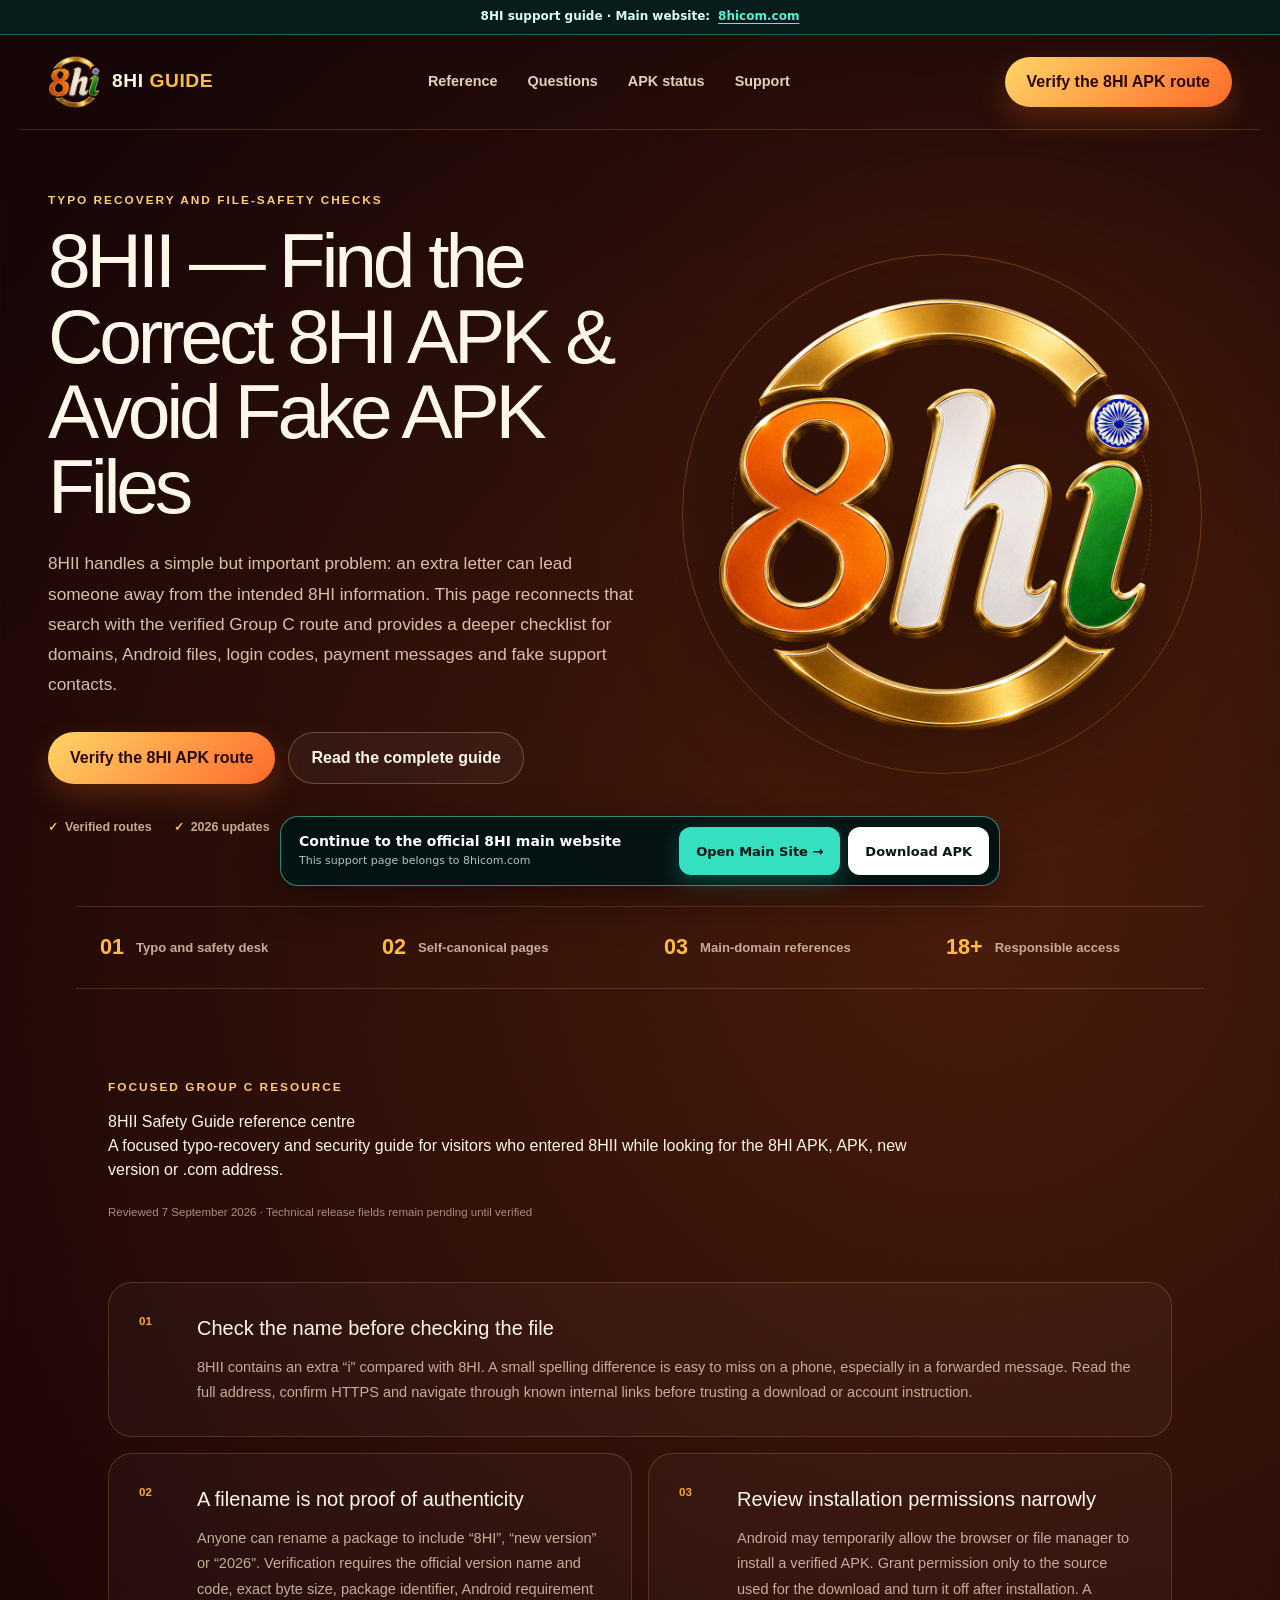
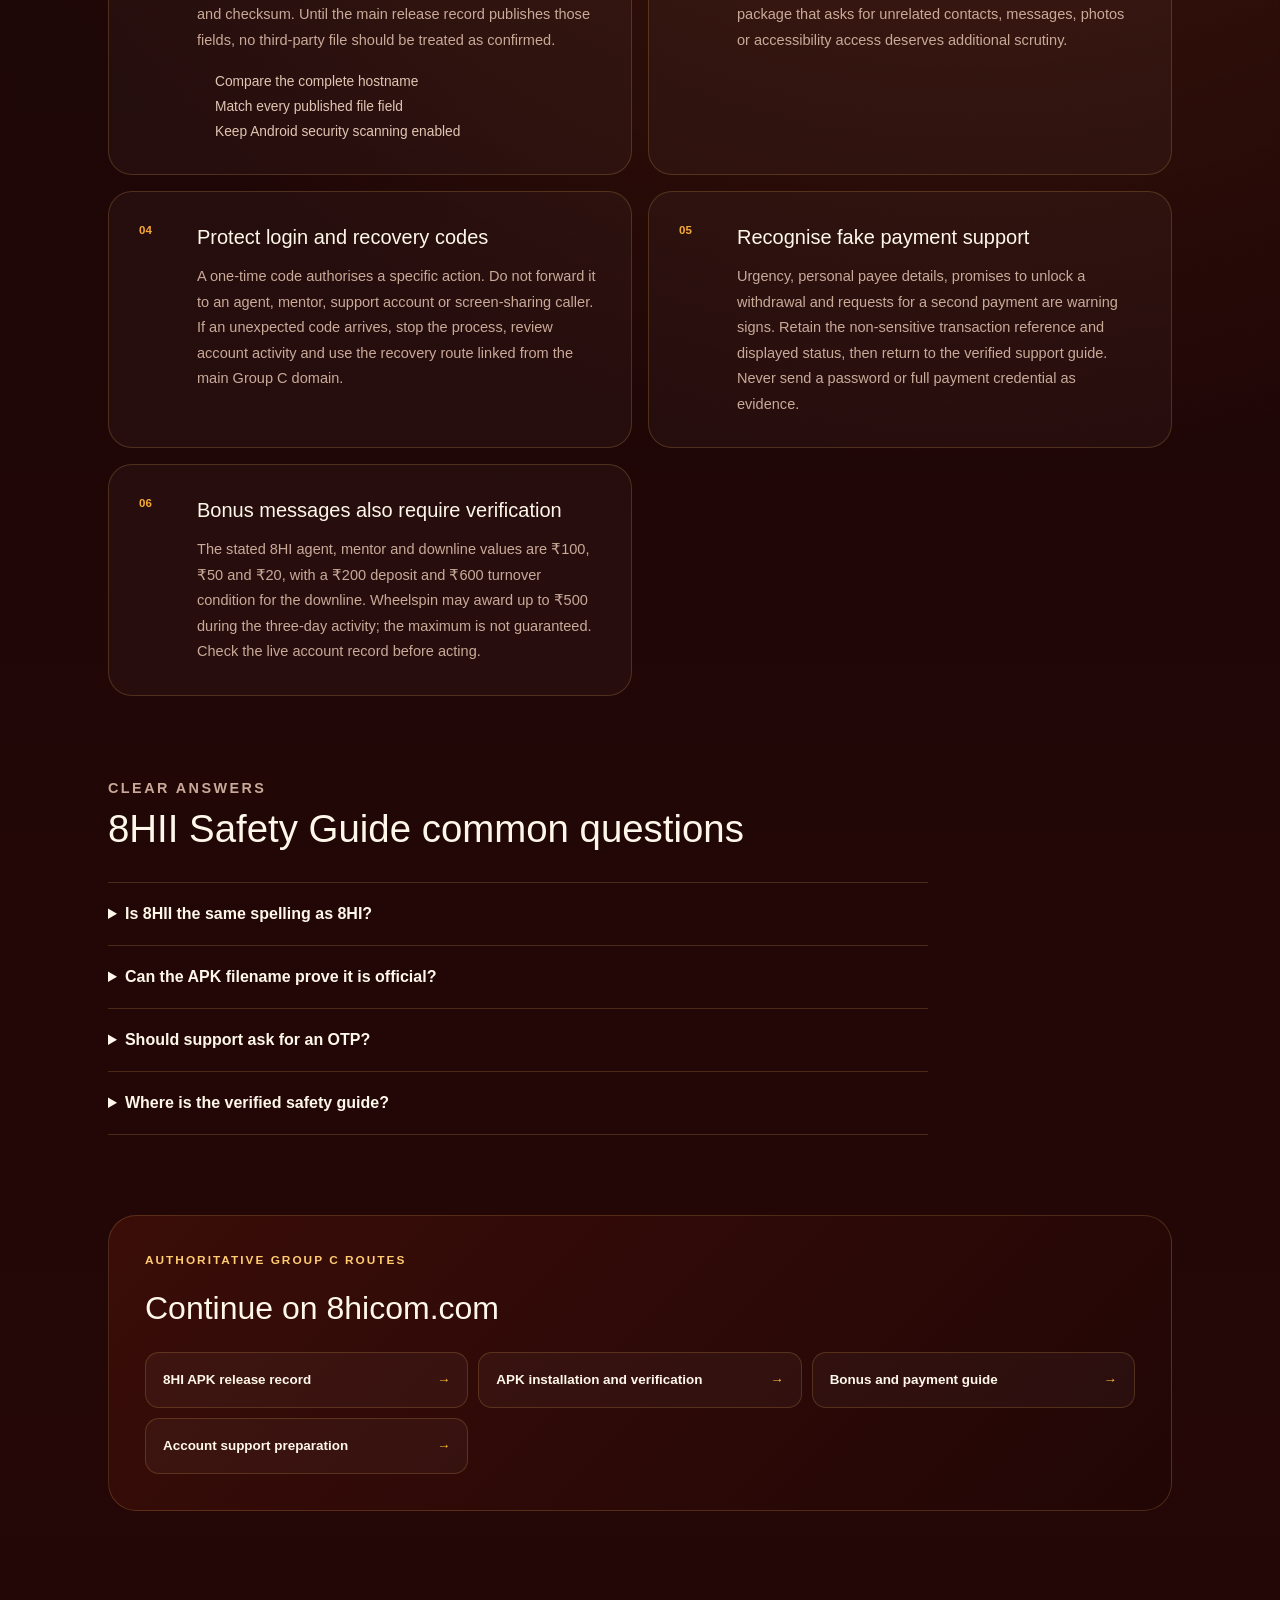
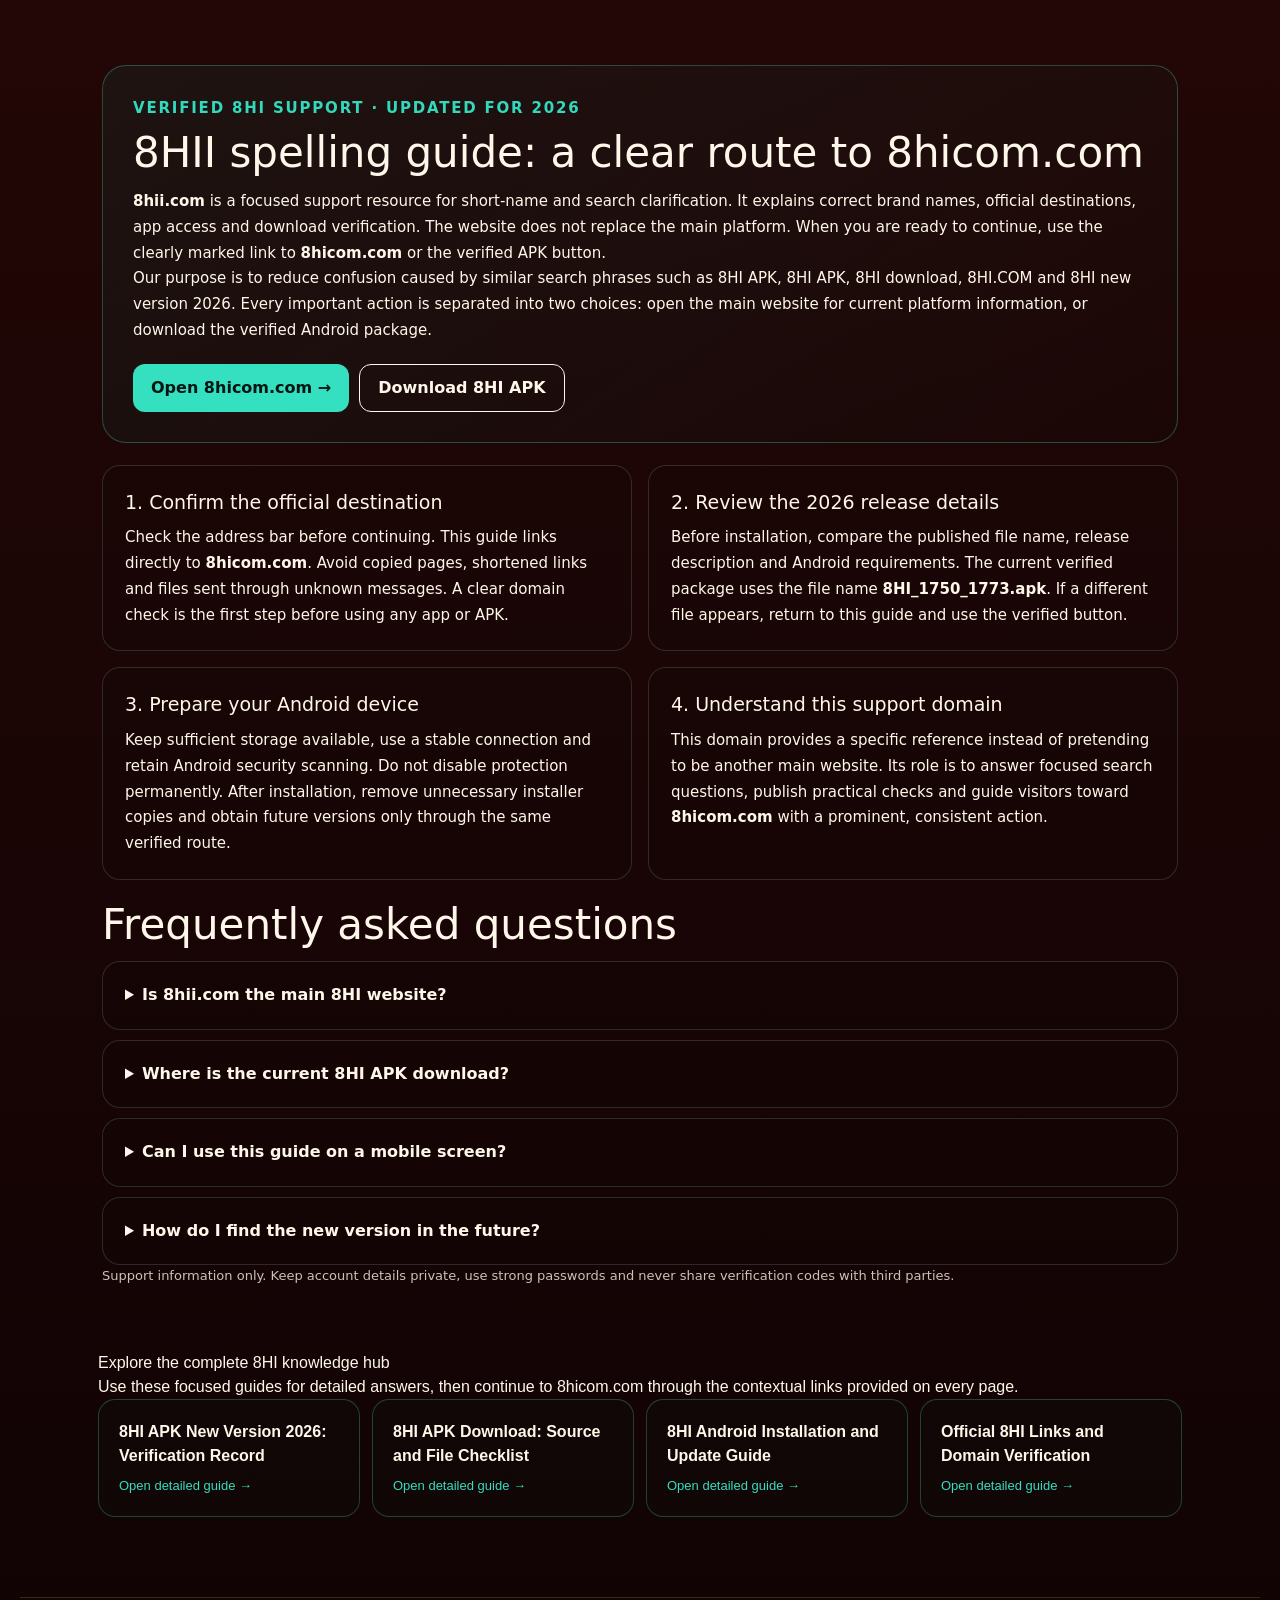
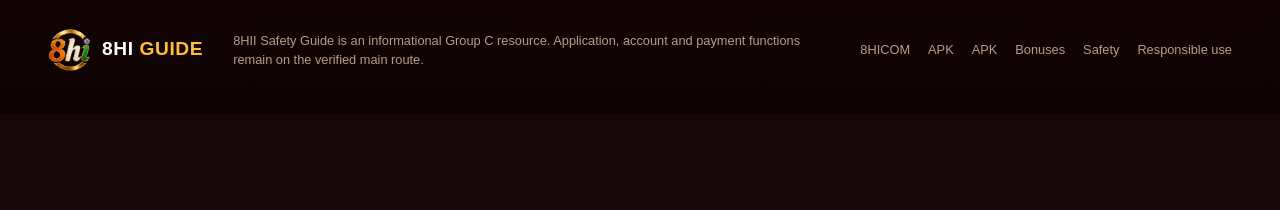
==== commit 889357d0: "Remove failing hydration runtime from static pages" ====
--- a/index.html
+++ b/index.html
@@ -1,2 +1,2 @@
-<!DOCTYPE html><html lang="en-IN"><head><meta charSet="utf-8"/><meta name="viewport" content="width=device-width, initial-scale=1"/><link rel="preload" href="/assets/8hi-mark.png" as="image"/><link rel="stylesheet" href="/_next/static/css/index.D3zvUgvW.css" data-rsc-css-href="/_next/static/css/index.D3zvUgvW.css" data-precedence="vite-rsc/importer-resources"/><link rel="modulepreload" fetchPriority="low" href="/_next/static/chunks/index-C0sFQanN.js"/><script src="/_next/static/chunks/rolldown-runtime-C60lm6uB.js" type="module" async=""></script><script src="/_next/static/chunks/framework-BgSIrAUN.js" type="module" async=""></script><link rel="modulepreload" href="/_next/static/chunks/layout-segment-context-Blf1P6dG.js" crossorigin=""/><title>8HII — Find the Correct 8HI APK &amp; Avoid Fake APK Files</title><meta name="description" content="Recover from the 8HII spelling, verify the correct 8HI route and check APK files, permissions, OTPs and fake support safely."/><meta name="application-name" content="8HII Guide"/><meta name="creator" content="8HII Guide"/><meta name="publisher" content="8HII Guide"/><meta name="format-detection" content="telephone=no, address=no, email=no"/><meta name="category" content="entertainment"/><meta name="robots" content="index, follow"/><meta name="googlebot" content="index, follow, max-image-preview:large, max-snippet:-1, max-video-preview:-1"/><meta property="og:title" content="8HII — 8HI Typo Recovery &amp; APK Safety"/><meta property="og:description" content="Check the correct 8HI name, domain, Android package and support route."/><meta property="og:url" content="https://8hii.com"/><meta property="og:site_name" content="8HII Safety Guide"/><meta property="og:type" content="website"/><meta property="og:locale" content="en_IN"/><meta property="og:image" content="https://8hii.com/og.png"/><meta property="og:image:width" content="1200"/><meta property="og:image:height" content="630"/><meta property="og:image:alt" content="8HI typo recovery and APK safety guide"/><meta name="twitter:card" content="summary_large_image"/><meta name="twitter:title" content="8HII — 8HI APK Safety"/><meta name="twitter:description" content="Check the correct 8HI route and avoid fake APK files."/><meta name="twitter:image" content="https://8hii.com/og.png"/><link rel="shortcut icon" href="/favicon.ico"/><link rel="icon" href="/icon-48.png" sizes="48x48" type="image/png"/><link rel="icon" href="/icon.png" sizes="96x96" type="image/png"/><link rel="icon" href="/icon-192.png" sizes="192x192" type="image/png"/><link rel="icon" href="/favicon.ico" sizes="48x48" type="image/x-icon"/><link rel="apple-touch-icon" href="/icon-192.png" sizes="192x192" type="image/png"/><link rel="manifest" href="/manifest.webmanifest"/><link rel="canonical" href="https://8hii.com"/><script>Object.assign(((self[Symbol.for("vinext.navigationRuntime")]??={bootstrap:{routeManifest:null},functions:{}}).bootstrap.rsc??={rsc:[]}),{params:{},nav:{"pathname":"/","searchParams":[]}})</script><link rel="modulepreload" href="/_next/static/chunks/index-C0sFQanN.js" />
-</head><body><script type="application/ld+json">{"@context":"https://schema.org","@graph":[{"@type":"WebSite","@id":"https://8hii.com/#website","name":"8HII Guide","alternateName":["8HI","8HII Guide"],"url":"https://8hii.com/","inLanguage":"en-IN","publisher":{"@id":"https://8hii.com/#organization"}},{"@type":"Organization","@id":"https://8hii.com/#organization","name":"8HII Guide","url":"https://8hii.com/","logo":{"@type":"ImageObject","url":"https://8hii.com/icon-512.png","width":512,"height":512}}]}</script><main><a class="skip-link" href="#main-content">Skip to content</a><script type="application/ld+json">[{"@context":"https://schema.org","@type":"FAQPage","mainEntity":[{"@type":"Question","name":"Is 8HII the same spelling as 8HI?","acceptedAnswer":{"@type":"Answer","text":"No. 8HII contains an extra letter; this page helps visitors recover the intended 8HI route."}},{"@type":"Question","name":"Can the APK filename prove it is official?","acceptedAnswer":{"@type":"Answer","text":"No. Match the complete technical release record, including checksum and package identifier."}},{"@type":"Question","name":"Should support ask for an OTP?","acceptedAnswer":{"@type":"Answer","text":"No. Keep passwords and one-time codes private."}},{"@type":"Question","name":"Where is the verified safety guide?","acceptedAnswer":{"@type":"Answer","text":"Use the APK safety and installation pages on 8hicom.com."}}]},{"@context":"https://schema.org","@type":"WebPage","name":"8HII — Find the Correct 8HI APK & Avoid Fake APK Files","description":"A focused typo-recovery and security guide for visitors who entered 8HII while looking for the 8HI APK, APK, new version or .com address.","url":"https://8hii.com/","isPartOf":{"@type":"WebSite","name":"8HII Safety Guide","url":"https://8hii.com/"},"dateModified":"2026-09-07"}]</script><header class="site-header"><a class="brand" href="/" aria-label="8HII Safety Guide home"><img src="/assets/8hi-mark.png" alt="8HI" width="54" height="54"/><span>8HI <b>GUIDE</b></span></a><nav aria-label="Main navigation"><a href="#reference">Reference</a><a href="#questions">Questions</a><a href="https://8hicom.com/8hi-app">APK status</a><a href="https://8hicom.com/support">Support</a></nav><a class="nav-cta" href="https://8hicom.com/apk-safety">Verify the 8HI APK route</a></header><section class="hero" id="main-content"><div class="hero-glow"></div><div class="hero-copy"><p class="eyebrow">Typo recovery and file-safety checks</p><h1>8HII — Find the Correct 8HI APK &amp; Avoid Fake APK Files</h1><p class="hero-text">8HII handles a simple but important problem: an extra letter can lead someone away from the intended 8HI information. This page reconnects that search with the verified Group C route and provides a deeper checklist for domains, Android files, login codes, payment messages and fake support contacts.</p><div class="hero-actions"><a class="primary-button" href="https://8hicom.com/apk-safety">Verify the 8HI APK route</a><a class="secondary-button" href="#reference">Read the complete guide</a></div><div class="trust-row"><span>Verified routes</span><span>2026 updates</span><span>18+ information</span></div></div><div class="hero-visual"><div class="brand-orbit orbit-one"></div><div class="brand-orbit orbit-two"></div><div class="logo-stage"><img src="/assets/8hi-mark.png" alt="8HI guide logo" width="520" height="520"/></div></div></section><section class="proof-strip" aria-label="Publishing role"><div><strong>01</strong><span>Typo and safety desk</span></div><div><strong>02</strong><span>Self-canonical pages</span></div><div><strong>03</strong><span>Main-domain references</span></div><div><strong>18+</strong><span>Responsible access</span></div></section><article class="content-shell" id="reference"><div class="content-hero"><div><p class="eyebrow">Focused Group C resource</p><h2>8HII Safety Guide<!-- --> reference centre</h2><p>A focused typo-recovery and security guide for visitors who entered 8HII while looking for the 8HI APK, APK, new version or .com address.</p><small>Reviewed 7 September 2026 · Technical release fields remain pending until verified</small></div></div><div class="rich-article-grid"><section><span>01</span><div><h2>Check the name before checking the file</h2><p>8HII contains an extra “i” compared with 8HI. A small spelling difference is easy to miss on a phone, especially in a forwarded message. Read the full address, confirm HTTPS and navigate through known internal links before trusting a download or account instruction.</p></div></section><section><span>02</span><div><h2>A filename is not proof of authenticity</h2><p>Anyone can rename a package to include “8HI”, “new version” or “2026”. Verification requires the official version name and code, exact byte size, package identifier, Android requirement and checksum. Until the main release record publishes those fields, no third-party file should be treated as confirmed.</p><ul><li>Compare the complete hostname</li><li>Match every published file field</li><li>Keep Android security scanning enabled</li></ul></div></section><section><span>03</span><div><h2>Review installation permissions narrowly</h2><p>Android may temporarily allow the browser or file manager to install a verified APK. Grant permission only to the source used for the download and turn it off after installation. A package that asks for unrelated contacts, messages, photos or accessibility access deserves additional scrutiny.</p></div></section><section><span>04</span><div><h2>Protect login and recovery codes</h2><p>A one-time code authorises a specific action. Do not forward it to an agent, mentor, support account or screen-sharing caller. If an unexpected code arrives, stop the process, review account activity and use the recovery route linked from the main Group C domain.</p></div></section><section><span>05</span><div><h2>Recognise fake payment support</h2><p>Urgency, personal payee details, promises to unlock a withdrawal and requests for a second payment are warning signs. Retain the non-sensitive transaction reference and displayed status, then return to the verified support guide. Never send a password or full payment credential as evidence.</p></div></section><section><span>06</span><div><h2>Bonus messages also require verification</h2><p>The stated 8HI agent, mentor and downline values are ₹100, ₹50 and ₹20, with a ₹200 deposit and ₹600 turnover condition for the downline. Wheelspin may award up to ₹500 during the three-day activity; the maximum is not guaranteed. Check the live account record before acting.</p></div></section></div><section class="faq" id="questions"><p class="eyebrow">Clear answers</p><h2>8HII Safety Guide<!-- --> common questions</h2><details><summary>Is 8HII the same spelling as 8HI?</summary><p>No. 8HII contains an extra letter; this page helps visitors recover the intended 8HI route.</p></details><details><summary>Can the APK filename prove it is official?</summary><p>No. Match the complete technical release record, including checksum and package identifier.</p></details><details><summary>Should support ask for an OTP?</summary><p>No. Keep passwords and one-time codes private.</p></details><details><summary>Where is the verified safety guide?</summary><p>Use the APK safety and installation pages on 8hicom.com.</p></details></section><aside class="related"><p class="eyebrow">Authoritative Group C routes</p><h2>Continue on 8hicom.com</h2><div><a href="https://8hicom.com/8hi-app">8HI APK release record <span>→</span></a><a href="https://8hicom.com/8hi-apk-install">APK installation and verification <span>→</span></a><a href="https://8hicom.com/8hi-payment-guide">Bonus and payment guide <span>→</span></a><a href="https://8hicom.com/support">Account support preparation <span>→</span></a></div></aside></article><style id="support-depth-style">  .support-depth{max-width:1120px;margin:64px auto;padding:0 22px;color:inherit;font-family:system-ui,-apple-system,sans-serif}.support-depth__intro{padding:30px;border:1px solid rgba(72,220,194,.3);border-radius:24px;background:linear-gradient(145deg,rgba(19,68,63,.22),rgba(5,18,18,.08))}.support-depth__eyebrow{margin:0 0 8px;font-size:12px;font-weight:900;letter-spacing:.12em;text-transform:uppercase;color:#32d9bc}.support-depth h2{margin:0 0 14px;font-size:clamp(26px,4vw,42px);line-height:1.08}.support-depth h3{margin:0 0 9px;font-size:19px}.support-depth p{font-size:15px;line-height:1.72}.support-depth__grid{display:grid;grid-template-columns:repeat(2,minmax(0,1fr));gap:16px;margin:22px 0}.support-depth article,.support-depth details{padding:22px;border:1px solid rgba(127,160,155,.24);border-radius:18px;background:rgba(8,24,23,.08)}.support-depth__links{display:flex;flex-wrap:wrap;gap:10px;margin-top:20px}.support-depth__links a{display:inline-flex;min-height:48px;align-items:center;padding:0 18px;border-radius:12px;font-weight:900;text-decoration:none}.support-depth__primary{background:#35e0c1;color:#031513!important}.support-depth__secondary{border:1px solid currentColor;color:inherit!important}.support-depth details{margin-top:10px}.support-depth summary{cursor:pointer;font-weight:850;line-height:1.4}.support-depth details p{margin-bottom:0}.support-depth__disclosure{opacity:.78;font-size:13px!important}@media(max-width:680px){.support-depth{margin:44px auto;padding:0 14px}.support-depth__intro{padding:23px 18px}.support-depth__grid{grid-template-columns:1fr}.support-depth article{padding:19px}.support-depth__links{display:grid}.support-depth__links a{justify-content:center;min-height:52px}}</style><section class="support-depth" aria-labelledby="support-depth-title">  <div class="support-depth__intro">    <p class="support-depth__eyebrow">Verified 8HI support · Updated for 2026</p>    <h2 id="support-depth-title">8HII spelling guide: a clear route to 8hicom.com</h2>    <p><strong>8hii.com</strong> is a focused support resource for short-name and search clarification. It explains correct brand names, official destinations, app access and download verification. The website does not replace the main platform. When you are ready to continue, use the clearly marked link to <strong>8hicom.com</strong> or the verified APK button.</p>    <p>Our purpose is to reduce confusion caused by similar search phrases such as 8HI APK, 8HI APK, 8HI download, 8HI.COM and 8HI new version 2026. Every important action is separated into two choices: open the main website for current platform information, or download the verified Android package.</p>    <div class="support-depth__links"><a class="support-depth__primary" href="https://8hicom.com/">Open 8hicom.com →</a><a class="support-depth__secondary" href="https://cocosapk.arkbotita85.com/apk/DNjfxApS/1750/8HI_1750_1773.apk" download="8HI_1750_1773.apk" rel="nofollow">Download 8HI APK</a></div>  </div>  <div class="support-depth__grid">    <article><h3>1. Confirm the official destination</h3><p>Check the address bar before continuing. This guide links directly to <strong>8hicom.com</strong>. Avoid copied pages, shortened links and files sent through unknown messages. A clear domain check is the first step before using any app or APK.</p></article>    <article><h3>2. Review the 2026 release details</h3><p>Before installation, compare the published file name, release description and Android requirements. The current verified package uses the file name <strong>8HI_1750_1773.apk</strong>. If a different file appears, return to this guide and use the verified button.</p></article>    <article><h3>3. Prepare your Android device</h3><p>Keep sufficient storage available, use a stable connection and retain Android security scanning. Do not disable protection permanently. After installation, remove unnecessary installer copies and obtain future versions only through the same verified route.</p></article>    <article><h3>4. Understand this support domain</h3><p>This domain provides a specific reference instead of pretending to be another main website. Its role is to answer focused search questions, publish practical checks and guide visitors toward <strong>8hicom.com</strong> with a prominent, consistent action.</p></article>  </div>  <h2>Frequently asked questions</h2>  <details><summary>Is 8hii.com the main 8HI website?</summary><p>No. It is a support guide. The main destination for this group is <a href="https://8hicom.com/">8hicom.com</a>. The large main-site button is available at the top and bottom of every page.</p></details>  <details><summary>Where is the current 8HI APK download?</summary><p>Use the verified Download APK button on this page. It points to the current package named 8HI_1750_1773.apk. Check the file name before opening the installer.</p></details>  <details><summary>Can I use this guide on a mobile screen?</summary><p>Yes. The navigation, content cards and fixed action panel are designed for narrow screens, large touch targets and safe spacing around the bottom edge of modern phones.</p></details>  <details><summary>How do I find the new version in the future?</summary><p>Return to 8hii.com or open 8hicom.com. Updated version information should be verified against the published file name and release notes before replacing an installed copy.</p></details>  <p class="support-depth__disclosure">Support information only. Keep account details private, use strong passwords and never share verification codes with third parties.</p></section><section class="support-hub-links" style="max-width:1120px;margin:40px auto 80px;padding:0 18px"><h2>Explore the complete 8HI knowledge hub</h2><p>Use these focused guides for detailed answers, then continue to 8hicom.com through the contextual links provided on every page.</p><div style="display:grid;grid-template-columns:repeat(auto-fit,minmax(220px,1fr));gap:12px"><a href="/guides/app-version-2026/"><strong>8HI APK New Version 2026: Verification Record</strong><span>Open detailed guide →</span></a><a href="/guides/apk-download-guide/"><strong>8HI APK Download: Source and File Checklist</strong><span>Open detailed guide →</span></a><a href="/guides/android-installation/"><strong>8HI Android Installation and Update Guide</strong><span>Open detailed guide →</span></a><a href="/guides/official-8hi-links/"><strong>Official 8HI Links and Domain Verification</strong><span>Open detailed guide →</span></a></div><style>.support-hub-links a{display:flex;min-height:110px;flex-direction:column;justify-content:center;padding:20px;border:1px solid rgba(70,220,194,.28);border-radius:17px;color:inherit;text-decoration:none;background:rgba(9,32,30,.12)}.support-hub-links a span{margin-top:8px;color:#36dcbc;font-size:13px}</style></section><footer><div class="brand footer-brand"><img src="/assets/8hi-mark.png" alt="" width="44" height="44"/><span>8HI <b>GUIDE</b></span></div><p>8HII Safety Guide<!-- --> is an informational Group C resource. Application, account and payment functions remain on the verified main route.</p><div class="footer-links"><a href="https://8hicom.com/">8HICOM</a><a href="https://8hicom.com/8hi-app">APK</a><a href="https://8hicom.com/8hi-apk-install">APK</a><a href="https://8hicom.com/8hi-payment-guide">Bonuses</a><a href="https://8hicom.com/apk-safety">Safety</a><a href="https://8hicom.com/responsible-gaming">Responsible use</a></div></footer></main><script type="module" src="/_next/static/chunks/index-C0sFQanN.js" id="_R_" async=""></script><script>((self[Symbol.for("vinext.navigationRuntime")]??={bootstrap:{routeManifest:null},functions:{}}).bootstrap.rsc??={rsc:[]}).rsc.push("2:I[\"d5075e13e03a\",[],\"Children\",1]\n")</script><script>((self[Symbol.for("vinext.navigationRuntime")]??={bootstrap:{routeManifest:null},functions:{}}).bootstrap.rsc??={rsc:[]}).rsc.push("3:I[\"f68a58624a56\",[],\"GlobalErrorBoundary\",1]\n")</script><script>((self[Symbol.for("vinext.navigationRuntime")]??={bootstrap:{routeManifest:null},functions:{}}).bootstrap.rsc??={rsc:[]}).rsc.push("4:I[\"ffd5c8636600\",[],\"default\",1]\n")</script><script>((self[Symbol.for("vinext.navigationRuntime")]??={bootstrap:{routeManifest:null},functions:{}}).bootstrap.rsc??={rsc:[]}).rsc.push("5:I[\"f68a58624a56\",[],\"ErrorBoundary\",1]\n")</script><script>((self[Symbol.for("vinext.navigationRuntime")]??={bootstrap:{routeManifest:null},functions:{}}).bootstrap.rsc??={rsc:[]}).rsc.push("6:I[\"ed53b9c3ef4a\",[],\"LayoutSegmentProvider\",1]\n")</script><script>((self[Symbol.for("vinext.navigationRuntime")]??={bootstrap:{routeManifest:null},functions:{}}).bootstrap.rsc??={rsc:[]}).rsc.push("7:I[\"d5075e13e03a\",[],\"Slot\",1]\n")</script><script>((self[Symbol.for("vinext.navigationRuntime")]??={bootstrap:{routeManifest:null},functions:{}}).bootstrap.rsc??={rsc:[]}).rsc.push("8:I[\"f68a58624a56\",[],\"NotFoundBoundary\",1]\n")</script><script>((self[Symbol.for("vinext.navigationRuntime")]??={bootstrap:{routeManifest:null},functions:{}}).bootstrap.rsc??={rsc:[]}).rsc.push(":HL[\"/_next/static/css/index.D3zvUgvW.css\",\"style\"     ]\n")</script><script>((self[Symbol.for("vinext.navigationRuntime")]??={bootstrap:{routeManifest:null},functions:{}}).bootstrap.rsc??={rsc:[]}).rsc.push("0:{\"__route\":\"route:/\",\"__interceptionContext\":null,\"__layoutIds\":[\"layout:/\"],\"__rootLayout\":\"/\",\"__sourcePage\":\"/page\",\"page:/\":\"$L1\",\"layout:/\":[[[[\"$\",\"link\",\"css:/_next/static/css/index.D3zvUgvW.css\",{\"rel\":\"stylesheet\",\"precedence\":\"vite-rsc/importer-resources\",\"href\":\"/_next/static/css/index.D3zvUgvW.css\",\"data-rsc-css-href\":\"/_next/static/css/index.D3zvUgvW.css\"}],\"$undefined\"],[\"$\",\"html\",null,{\"lang\":\"en-IN\",\"children\":[\"$\",\"body\",null,{\"children\":[[\"$\",\"script\",null,{\"type\":\"application/ld+json\",\"dangerouslySetInnerHTML\":{\"__html\":\"{\\\"@context\\\":\\\"https://schema.org\\\",\\\"@graph\\\":[{\\\"@type\\\":\\\"WebSite\\\",\\\"@id\\\":\\\"https://8hii.com/#website\\\",\\\"name\\\":\\\"8HII Guide\\\",\\\"alternateName\\\":[\\\"8HI\\\",\\\"8HII Guide\\\"],\\\"url\\\":\\\"https://8hii.com/\\\",\\\"inLanguage\\\":\\\"en-IN\\\",\\\"publisher\\\":{\\\"@id\\\":\\\"https://8hii.com/#organization\\\"}},{\\\"@type\\\":\\\"Organization\\\",\\\"@id\\\":\\\"https://8hii.com/#organization\\\",\\\"name\\\":\\\"8HII Guide\\\",\\\"url\\\":\\\"https://8hii.com/\\\",\\\"logo\\\":{\\\"@type\\\":\\\"ImageObject\\\",\\\"url\\\":\\\"https://8hii.com/icon-512.png\\\",\\\"width\\\":512,\\\"height\\\":512}}]}\"}}],[\"$\",\"$L2\",null,{}]]}]}]],null],\"route:/\":[[[\"$\",\"meta\",null,{\"charSet\":\"utf-8\"}],[[\"$\",\"title\",\"0\",{\"children\":\"8HII — Find the Correct 8HI APK \u0026 Avoid Fake APK Files\"}],[\"$\",\"meta\",\"1\",{\"name\":\"description\",\"content\":\"Recover from the 8HII spelling, verify the correct 8HI route and check APK files, permissions, OTPs and fake support safely.\"}],[\"$\",\"meta\",\"2\",{\"name\":\"application-name\",\"content\":\"8HII Guide\"}],[\"$\",\"meta\",\"3\",{\"name\":\"creator\",\"content\":\"8HII Guide\"}],[\"$\",\"meta\",\"4\",{\"name\":\"publisher\",\"content\":\"8HII Guide\"}],[\"$\",\"meta\",\"5\",{\"name\":\"format-detection\",\"content\":\"telephone=no, address=no, email=no\"}],[\"$\",\"meta\",\"6\",{\"name\":\"category\",\"content\":\"entertainment\"}],[\"$\",\"meta\",\"7\",{\"name\":\"robots\",\"content\":\"index, follow\"}],[\"$\",\"meta\",\"8\",{\"name\":\"googlebot\",\"content\":\"index, follow, max-image-preview:large, max-snippet:-1, max-video-preview:-1\"}],[\"$\",\"meta\",\"9\",{\"property\":\"og:title\",\"content\":\"8HII — 8HI Typo Recovery \u0026 APK Safety\"}],[\"$\",\"meta\",\"10\",{\"property\":\"og:description\",\"content\":\"Check the correct 8HI name, domain, Android package and support route.\"}],[\"$\",\"meta\",\"11\",{\"property\":\"og:url\",\"content\":\"https://8hii.com\"}],[\"$\",\"meta\",\"12\",{\"property\":\"og:site_name\",\"content\":\"8HII Safety Guide\"}],[\"$\",\"meta\",\"13\",{\"property\":\"og:type\",\"content\":\"website\"}],[\"$\",\"meta\",\"14\",{\"property\":\"og:locale\",\"content\":\"en_IN\"}],[\"$\",\"meta\",\"15\",{\"property\":\"og:image\",\"content\":\"https://8hii.com/og.png\"}],[\"$\",\"meta\",\"16\",{\"property\":\"og:image:width\",\"content\":\"1200\"}],[\"$\",\"meta\",\"17\",{\"property\":\"og:image:height\",\"content\":\"630\"}],[\"$\",\"meta\",\"18\",{\"property\":\"og:image:alt\",\"content\":\"8HI typo recovery and APK safety guide\"}],[\"$\",\"meta\",\"19\",{\"name\":\"twitter:card\",\"content\":\"summary_large_image\"}],[\"$\",\"meta\",\"20\",{\"name\":\"twitter:title\",\"content\":\"8HII — 8HI APK Safety\"}],[\"$\",\"meta\",\"21\",{\"name\":\"twitter:description\",\"content\":\"Check the correct 8HI route and avoid fake APK files.\"}],[\"$\",\"meta\",\"22\",{\"name\":\"twitter:image\",\"content\":\"https://8hii.com/og.png\"}],[\"$\",\"link\",\"23\",{\"rel\":\"shortcut icon\",\"href\":\"/favicon.ico\"}],[\"$\",\"link\",\"24\",{\"rel\":\"icon\",\"href\":\"/icon-48.png\",\"sizes\":\"48x48\",\"type\":\"image/png\"}],[\"$\",\"link\",\"25\",{\"rel\":\"icon\",\"href\":\"/icon.png\",\"sizes\":\"96x96\",\"type\":\"image/png\"}],[\"$\",\"link\",\"26\",{\"rel\":\"icon\",\"href\":\"/icon-192.png\",\"sizes\":\"192x192\",\"type\":\"image/png\"}],[\"$\",\"link\",\"27\",{\"rel\":\"icon\",\"href\":\"/favicon.ico\",\"sizes\":\"48x48\",\"type\":\"image/x-icon\"}],[\"$\",\"link\",\"28\",{\"rel\":\"apple-touch-icon\",\"href\":\"/icon-192.png\",\"sizes\":\"192x192\",\"type\":\"image/png\"}],[\"$\",\"link\",\"29\",{\"rel\":\"manifest\",\"href\":\"/manifest.webmanifest\"}],[\"$\",\"link\",\"30\",{\"rel\":\"canonical\",\"href\":\"https://8hii.com\"}]],[[\"$\",\"meta\",\"0\",{\"name\":\"viewport\",\"content\":\"width=device-width, initial-scale=1\"}]]],[\"$\",\"$L3\",null,{\"fallback\":\"$4\",\"children\":[\"$\",\"$L5\",null,{\"fallback\":\"$4\",\"children\":[\"$\",\"$L6\",null,{\"providerId\":\"layout:/\",\"segmentMap\":{\"children\":[]},\"children\":[\"$\",\"$L7\",null,{\"id\":\"layout:/\",\"parallelSlots\":\"$undefined\",\"children\":[\"$\",\"$L8\",null,{\"resetKey\":\"\",\"fallback\":[\"$\",\"main\",null,{\"children\":[\"$\",\"section\",null,{\"className\":\"content-shell\",\"children\":[[\"$\",\"div\",null,{\"className\":\"content-hero\",\"children\":[[\"$\",\"p\",null,{\"className\":\"eyebrow\",\"children\":\"404 · Page not found\"}],[\"$\",\"h1\",null,{\"children\":\"This page is not available\"}],\"$L9\"]}],\"$La\"]}]}],\"children\":\"$Lb\"}]}]}]}]}],null,null],\"__layoutFlags\":{\"layout:/\":\"s\"},\"__artifactCompatibility\":{\"schemaVersion\":1,\"graphVersion\":\"app-route-graph:1177fd80f83fa7b0\",\"deploymentVersion\":\"ae7280df-ea0a-4fb3-b8f7-e4455251781e\",\"appElementsSchemaVersion\":1,\"rscPayloadSchemaVersion\":1,\"rootBoundaryId\":\"/\",\"renderEpoch\":null},\"__renderObservation\":{\"schemaVersion\":1,\"output\":{\"kind\":\"app-rsc\",\"mountedSlotsFingerprint\":null,\"renderEpoch\":null,\"rootBoundaryId\":\"/\",\"routeId\":\"route:/\"},\"completeness\":\"partial\",\"boundaryOutcome\":{\"kind\":\"unknown\"},\"requestApis\":[{\"kind\":\"connection\",\"status\":\"unknown\"},{\"kind\":\"cookies\",\"status\":\"unknown\"},{\"kind\":\"draftMode\",\"status\":\"unknown\"},{\"kind\":\"headers\",\"status\":\"unknown\"},{\"kind\":\"params\",\"status\":\"unknown\"},{\"kind\":\"searchParams\",\"status\":\"unknown\"}],\"dynamicFetches\":[],\"cacheTags\":[\"/\",\"_N_T_/\",\"_N_T_/index\",\"_N_T_/layout\",\"_N_T_/page\"],\"pathTags\":[\"/\"],\"cacheability\":\"unknown\",\"downgrade\":{\"target\":\"freshRender\",\"reasons\":[{\"code\":\"CP_DOWNGRADE_CACHEABILITY_UNKNOWN\",\"target\":\"freshRender\"},{\"code\":\"CP_DOWNGRADE_INCOMPLETE_OBSERVATION\",\"completeness\":\"partial\",\"target\":\"freshRender\"},{\"code\":\"CP_DOWNGRADE_UNKNOWN_REQUEST_API\",\"requestApi\":\"connection\",\"target\":\"freshRender\"},{\"code\":\"CP_DOWNGRADE_UNKNOWN_REQUEST_API\",\"requestApi\":\"cookies\",\"target\":\"freshRender\"},{\"code\":\"CP_DOWNGRADE_UNKNOWN_REQUEST_API\",\"requestApi\":\"draftMode\",\"target\":\"freshRender\"},{\"code\":\"CP_DOWNGRADE_UNKNOWN_REQUEST_API\",\"requestApi\":\"headers\",\"target\":\"freshRender\"},{\"code\":\"CP_DOWNGRADE_UNKNOWN_REQUEST_API\",\"requestApi\":\"params\",\"target\":\"freshRender\"},{\"code\":\"CP_DOWNGRADE_UNKNOWN_REQUEST_API\",\"requestApi\":\"searchParams\",\"target\":\"freshRender\"}],\"fallback\":{\"kind\":\"breakerFallback\",\"code\":\"CP_PRIVATE_DYNAMIC_DOWNGRADE\",\"mode\":\"renderFresh\",\"scope\":\"affectedOutput\",\"fields\":{\"reasonCodes\":[\"CP_DOWNGRADE_CACHEABILITY_UNKNOWN\",\"CP_DOWNGRADE_INCOMPLETE_OBSERVATION\",\"CP_DOWNGRADE_UNKNOWN_REQUEST_API\",\"CP_DOWNGRADE_UNKNOWN_REQUEST_API\",\"CP_DOWNGRADE_UNKNOWN_REQUEST_API\",\"CP_DOWNGRADE_UNKNOWN_REQUEST_API\",\"CP_DOWNGRADE_UNKNOWN_REQUEST_API\",\"CP_DOWNGRADE_UNKNOWN_REQUEST_API\"],\"target\":\"freshRender\"}},\"isPublicCacheCandidate\":false}}}\n")</script><script>((self[Symbol.for("vinext.navigationRuntime")]??={bootstrap:{routeManifest:null},functions:{}}).bootstrap.rsc??={rsc:[]}).rsc.push("c:I[\"fe48302fca77\",[],\"AppRouterScrollTarget\",1]\n")</script><script>((self[Symbol.for("vinext.navigationRuntime")]??={bootstrap:{routeManifest:null},functions:{}}).bootstrap.rsc??={rsc:[]}).rsc.push("d:I[\"f68a58624a56\",[],\"RedirectBoundary\",1]\n")</script><script>((self[Symbol.for("vinext.navigationRuntime")]??={bootstrap:{routeManifest:null},functions:{}}).bootstrap.rsc??={rsc:[]}).rsc.push("9:[\"$\",\"p\",null,{\"children\":\"The address may be incorrect or the information may have moved. Continue from the official 8HII Guide homepage.\"}]\n")</script><script>((self[Symbol.for("vinext.navigationRuntime")]??={bootstrap:{routeManifest:null},functions:{}}).bootstrap.rsc??={rsc:[]}).rsc.push("a:[\"$\",\"a\",null,{\"className\":\"primary-button\",\"href\":\"/\",\"children\":\"Return to 8HII Guide\"}]\n")</script><script>((self[Symbol.for("vinext.navigationRuntime")]??={bootstrap:{routeManifest:null},functions:{}}).bootstrap.rsc??={rsc:[]}).rsc.push("b:[\"$\",\"$L8\",null,{\"resetKey\":\"\",\"fallback\":[\"$\",\"main\",null,{\"children\":[\"$\",\"section\",null,{\"className\":\"content-shell\",\"children\":[[\"$\",\"div\",null,{\"className\":\"content-hero\",\"children\":[[\"$\",\"p\",null,{\"className\":\"eyebrow\",\"children\":\"404 · Page not found\"}],[\"$\",\"h1\",null,{\"children\":\"This page is not available\"}],[\"$\",\"p\",null,{\"children\":\"The address may be incorrect or the information may have moved. Continue from the official 8HII Guide homepage.\"}]]}],[\"$\",\"a\",null,{\"className\":\"primary-button\",\"href\":\"/\",\"children\":\"Return to 8HII Guide\"}]]}]}],\"children\":[\"$\",\"$Lc\",null,{\"children\":[\"$\",\"$Ld\",null,{\"children\":[[\"$\",\"$L6\",null,{\"providerId\":\"page:/\",\"segmentMap\":{\"children\":[\"__PAGE__\"]},\"children\":[\"$\",\"$L7\",null,{\"id\":\"page:/\"}]}],null]}]}]}]\n")</script><script>((self[Symbol.for("vinext.navigationRuntime")]??={bootstrap:{routeManifest:null},functions:{}}).bootstrap.rsc??={rsc:[]}).rsc.push(":HL[\"/assets/8hi-mark.png\",\"image\"]\n")</script><script>((self[Symbol.for("vinext.navigationRuntime")]??={bootstrap:{routeManifest:null},functions:{}}).bootstrap.rsc??={rsc:[]}).rsc.push("e:T4ba,")</script><script>((self[Symbol.for("vinext.navigationRuntime")]??={bootstrap:{routeManifest:null},functions:{}}).bootstrap.rsc??={rsc:[]}).rsc.push("[{\"@context\":\"https://schema.org\",\"@type\":\"FAQPage\",\"mainEntity\":[{\"@type\":\"Question\",\"name\":\"Is 8HII the same spelling as 8HI?\",\"acceptedAnswer\":{\"@type\":\"Answer\",\"text\":\"No. 8HII contains an extra letter; this page helps visitors recover the intended 8HI route.\"}},{\"@type\":\"Question\",\"name\":\"Can the APK filename prove it is official?\",\"acceptedAnswer\":{\"@type\":\"Answer\",\"text\":\"No. Match the complete technical release record, in")</script><script>((self[Symbol.for("vinext.navigationRuntime")]??={bootstrap:{routeManifest:null},functions:{}}).bootstrap.rsc??={rsc:[]}).rsc.push("cluding checksum and package identifier.\"}},{\"@type\":\"Question\",\"name\":\"Should support ask for an OTP?\",\"acceptedAnswer\":{\"@type\":\"Answer\",\"text\":\"No. Keep passwords and one-time codes private.\"}},{\"@type\":\"Question\",\"name\":\"Where is the verified safety guide?\",\"acceptedAnswer\":{\"@type\":\"Answer\",\"text\":\"Use the APK safety and installation pages on 8hicom.com.\"}}]},{\"@context\":\"https://schema.org\",\"@type\":\"WebPage\",\"name\":\"8HII — Find the Correct 8HI APK \u0026 Avoid Fake APK Files\",\"description\":\"A focused typo-recovery and security guide for visitors who entered 8HII while looking for the 8HI APK, APK, new version or .com address.\",\"url\":\"https://8hii.com/\",\"isPartOf\":{\"@type\":\"WebSite\",\"name\":\"8HII Safety Guide\",\"url\":\"https://8hii.com/\"},\"dateModified\":\"2026-09-07\"}]")</script><script>((self[Symbol.for("vinext.navigationRuntime")]??={bootstrap:{routeManifest:null},functions:{}}).bootstrap.rsc??={rsc:[]}).rsc.push("1:[\"$\",\"main\",null,{\"children\":[[\"$\",\"a\",null,{\"className\":\"skip-link\",\"href\":\"#main-content\",\"children\":\"Skip to content\"}],[\"$\",\"script\",null,{\"type\":\"application/ld+json\",\"dangerouslySetInnerHTML\":{\"__html\":\"$e\"}}],[\"$\",\"header\",null,{\"className\":\"site-header\",\"children\":[[\"$\",\"a\",null,{\"className\":\"brand\",\"href\":\"/\",\"aria-label\":\"8HII Safety Guide home\",\"children\":[[\"$\",\"img\",null,{\"src\":\"/assets/8hi-mark.png\",\"alt\":\"8HI\",\"width\":54,\"height\":54}],[\"$\",\"span\",null,{\"children\":[\"8HI \",[\"$\",\"b\",null,{\"children\":\"GUIDE\"}]]}]]}],[\"$\",\"nav\",null,{\"aria-label\":\"Main navigation\",\"children\":[[\"$\",\"a\",null,{\"href\":\"#reference\",\"children\":\"Reference\"}],[\"$\",\"a\",null,{\"href\":\"#questions\",\"children\":\"Questions\"}],[\"$\",\"a\",null,{\"href\":\"https://8hicom.com/8hi-app\",\"children\":\"APK status\"}],[\"$\",\"a\",null,{\"href\":\"https://8hicom.com/support\",\"children\":\"Support\"}]]}],[\"$\",\"a\",null,{\"className\":\"nav-cta\",\"href\":\"https://8hicom.com/apk-safety\",\"children\":\"Verify the 8HI APK route\"}]]}],[\"$\",\"section\",null,{\"className\":\"hero\",\"id\":\"main-content\",\"children\":[[\"$\",\"div\",null,{\"className\":\"hero-glow\"}],[\"$\",\"div\",null,{\"className\":\"hero-copy\",\"children\":[[\"$\",\"p\",null,{\"className\":\"eyebrow\",\"children\":\"Typo recovery and file-safety checks\"}],[\"$\",\"h1\",null,{\"children\":\"8HII — Find the Correct 8HI APK \u0026 Avoid Fake APK Files\"}],[\"$\",\"p\",null,{\"className\":\"hero-text\",\"children\":\"8HII handles a simple but important problem: an extra letter can lead someone away from the intended 8HI information. This page reconnects that search with the verified Group C route and provides a deeper checklist for domains, Android files, login codes, payment messages and fake support contacts.\"}],[\"$\",\"div\",null,{\"className\":\"hero-actions\",\"children\":[[\"$\",\"a\",null,{\"className\":\"primary-button\",\"href\":\"https://8hicom.com/apk-safety\",\"children\":\"Verify the 8HI APK route\"}],[\"$\",\"a\",null,{\"className\":\"secondary-button\",\"href\":\"#reference\",\"children\":\"Read the complete guide\"}]]}],[\"$\",\"div\",null,{\"className\":\"trust-row\",\"children\":[[\"$\",\"span\",null,{\"children\":\"Verified routes\"}],[\"$\",\"span\",null,{\"children\":\"2026 updates\"}],[\"$\",\"span\",null,{\"children\":\"18+ information\"}]]}]]}],[\"$\",\"div\",null,{\"className\":\"hero-visual\",\"children\":[[\"$\",\"div\",null,{\"className\":\"brand-orbit orbit-one\"}],[\"$\",\"div\",null,{\"className\":\"brand-orbit orbit-two\"}],[\"$\",\"div\",null,{\"className\":\"logo-stage\",\"children\":[\"$\",\"img\",null,{\"src\":\"/assets/8hi-mark.png\",\"alt\":\"8HI guide logo\",\"width\":520,\"height\":520}]}]]}]]}],[\"$\",\"section\",null,{\"className\":\"proof-strip\",\"aria-label\":\"Publishing role\",\"children\":[[\"$\",\"div\",null,{\"children\":[[\"$\",\"strong\",null,{\"children\":\"01\"}],[\"$\",\"span\",null,{\"children\":\"Typo and safety desk\"}]]}],[\"$\",\"div\",null,{\"children\":[[\"$\",\"strong\",null,{\"children\":\"02\"}],[\"$\",\"span\",null,{\"children\":\"Self-canonical pages\"}]]}],[\"$\",\"div\",null,{\"children\":[[\"$\",\"strong\",null,{\"children\":\"03\"}],\"$Lf\"]}],\"$L10\"]}],\"$L11\",\"$L12\"]}]\n")</script><script>((self[Symbol.for("vinext.navigationRuntime")]??={bootstrap:{routeManifest:null},functions:{}}).bootstrap.rsc??={rsc:[]}).rsc.push("f:[\"$\",\"span\",null,{\"children\":\"Main-domain references\"}]\n")</script><script>((self[Symbol.for("vinext.navigationRuntime")]??={bootstrap:{routeManifest:null},functions:{}}).bootstrap.rsc??={rsc:[]}).rsc.push("10:[\"$\",\"div\",null,{\"children\":[[\"$\",\"strong\",null,{\"children\":\"18+\"}],[\"$\",\"span\",null,{\"children\":\"Responsible access\"}]]}]\n")</script><script>((self[Symbol.for("vinext.navigationRuntime")]??={bootstrap:{routeManifest:null},functions:{}}).bootstrap.rsc??={rsc:[]}).rsc.push("11:[\"$\",\"article\",null,{\"className\":\"content-shell\",\"id\":\"reference\",\"children\":[[\"$\",\"div\",null,{\"className\":\"content-hero\",\"children\":[\"$\",\"div\",null,{\"children\":[[\"$\",\"p\",null,{\"className\":\"eyebrow\",\"children\":\"Focused Group C resource\"}],[\"$\",\"h2\",null,{\"children\":[\"8HII Safety Guide\",\" reference centre\"]}],[\"$\",\"p\",null,{\"children\":\"A focused typo-recovery and security guide for visitors who entered 8HII while looking for the 8HI APK, APK, new version or .com address.\"}],[\"$\",\"small\",null,{\"children\":\"Reviewed 7 September 2026 · Technical release fields remain pending until verified\"}]]}]}],[\"$\",\"div\",null,{\"className\":\"rich-article-grid\",\"children\":[[\"$\",\"section\",\"Check the name before checking the file\",{\"children\":[[\"$\",\"span\",null,{\"children\":\"01\"}],[\"$\",\"div\",null,{\"children\":[[\"$\",\"h2\",null,{\"children\":\"Check the name before checking the file\"}],[\"$\",\"p\",null,{\"children\":\"8HII contains an extra “i” compared with 8HI. A small spelling difference is easy to miss on a phone, especially in a forwarded message. Read the full address, confirm HTTPS and navigate through known internal links before trusting a download or account instruction.\"}],\"$undefined\"]}]]}],[\"$\",\"section\",\"A filename is not proof of authenticity\",{\"children\":[[\"$\",\"span\",null,{\"children\":\"02\"}],[\"$\",\"div\",null,{\"children\":[[\"$\",\"h2\",null,{\"children\":\"A filename is not proof of authenticity\"}],[\"$\",\"p\",null,{\"children\":\"Anyone can rename a package to include “8HI”, “new version” or “2026”. Verification requires the official version name and code, exact byte size, package identifier, Android requirement and checksum. Until the main release record publishes those fields, no third-party file should be treated as confirmed.\"}],[\"$\",\"ul\",null,{\"children\":[[\"$\",\"li\",\"Compare the complete hostname\",{\"children\":\"Compare the complete hostname\"}],[\"$\",\"li\",\"Match every published file field\",{\"children\":\"Match every published file field\"}],[\"$\",\"li\",\"Keep Android security scanning enabled\",{\"children\":\"Keep Android security scanning enabled\"}]]}]]}]]}],[\"$\",\"section\",\"Review installation permissions narrowly\",{\"children\":[[\"$\",\"span\",null,{\"children\":\"03\"}],[\"$\",\"div\",null,{\"children\":[[\"$\",\"h2\",null,{\"children\":\"Review installation permissions narrowly\"}],[\"$\",\"p\",null,{\"children\":\"Android may temporarily allow the browser or file manager to install a verified APK. Grant permission only to the source used for the download and turn it off after installation. A package that asks for unrelated contacts, messages, photos or accessibility access deserves additional scrutiny.\"}],\"$undefined\"]}]]}],[\"$\",\"section\",\"Protect login and recovery codes\",{\"children\":[[\"$\",\"span\",null,{\"children\":\"04\"}],[\"$\",\"div\",null,{\"children\":[[\"$\",\"h2\",null,{\"children\":\"Protect login and recovery codes\"}],[\"$\",\"p\",null,{\"children\":\"A one-time code authorises a specific action. Do not forward it to an agent, mentor, support account or screen-sharing caller. If an unexpected code arrives, stop the process, review account activity and use the recovery route linked from the main Group C domain.\"}],\"$undefined\"]}]]}],[\"$\",\"section\",\"Recognise fake payment support\",{\"children\":[[\"$\",\"span\",null,{\"children\":\"05\"}],[\"$\",\"div\",null,{\"children\":[[\"$\",\"h2\",null,{\"children\":\"Recognise fake payment support\"}],[\"$\",\"p\",null,{\"children\":\"Urgency, personal payee details, promises to unlock a withdrawal and requests for a second payment are warning signs. Retain the non-sensitive transaction reference and displayed status, then return to the verified support guide. Never send a password or full payment credential as evidence.\"}],\"$undefined\"]}]]}],[\"$\",\"section\",\"Bonus messages also require verification\",{\"children\":[[\"$\",\"span\",null,{\"children\":\"06\"}],[\"$\",\"div\",null,{\"children\":[[\"$\",\"h2\",null,{\"children\":\"Bonus messages also require verification\"}],[\"$\",\"p\",null,{\"children\":\"The stated 8HI agent, mentor and downline values are ₹100, ₹50 and ₹20, with a ₹200 deposit and ₹600 turnover condition for the downline. Wheelspin may award up to ₹500 during the three-day activity; the maximum is not guaranteed. Check the live account record before acting.\"}],\"$undefined\"]}]]}]]}],\"$L13\",\"$L14\"]}]\n")</script><script>((self[Symbol.for("vinext.navigationRuntime")]??={bootstrap:{routeManifest:null},functions:{}}).bootstrap.rsc??={rsc:[]}).rsc.push("12:[\"$\",\"footer\",null,{\"children\":[[\"$\",\"div\",null,{\"className\":\"brand footer-brand\",\"children\":[[\"$\",\"img\",null,{\"src\":\"/assets/8hi-mark.png\",\"alt\":\"\",\"width\":44,\"height\":44}],[\"$\",\"span\",null,{\"children\":[\"8HI \",[\"$\",\"b\",null,{\"children\":\"GUIDE\"}]]}]]}],[\"$\",\"p\",null,{\"children\":[\"8HII Safety Guide\",\" is an informational Group C resource. Application, account and payment functions remain on the verified main route.\"]}],[\"$\",\"div\",null,{\"className\":\"footer-links\",\"children\":[[\"$\",\"a\",null,{\"href\":\"https://8hicom.com/\",\"children\":\"8HICOM\"}],[\"$\",\"a\",null,{\"href\":\"https://8hicom.com/8hi-app\",\"children\":\"APK\"}],[\"$\",\"a\",null,{\"href\":\"https://8hicom.com/8hi-apk-install\",\"children\":\"APK\"}],[\"$\",\"a\",null,{\"href\":\"https://8hicom.com/8hi-payment-guide\",\"children\":\"Bonuses\"}],[\"$\",\"a\",null,{\"href\":\"https://8hicom.com/apk-safety\",\"children\":\"Safety\"}],[\"$\",\"a\",null,{\"href\":\"https://8hicom.com/responsible-gaming\",\"children\":\"Responsible use\"}]]}]]}]\n")</script><script>((self[Symbol.for("vinext.navigationRuntime")]??={bootstrap:{routeManifest:null},functions:{}}).bootstrap.rsc??={rsc:[]}).rsc.push("13:[\"$\",\"section\",null,{\"className\":\"faq\",\"id\":\"questions\",\"children\":[[\"$\",\"p\",null,{\"className\":\"eyebrow\",\"children\":\"Clear answers\"}],[\"$\",\"h2\",null,{\"children\":[\"8HII Safety Guide\",\" common questions\"]}],[[\"$\",\"details\",\"Is 8HII the same spelling as 8HI?\",{\"children\":[[\"$\",\"summary\",null,{\"children\":\"Is 8HII the same spelling as 8HI?\"}],[\"$\",\"p\",null,{\"children\":\"No. 8HII contains an extra letter; this page helps visitors recover the intended 8HI route.\"}]]}],[\"$\",\"details\",\"Can the APK filename prove it is official?\",{\"children\":[[\"$\",\"summary\",null,{\"children\":\"Can the APK filename prove it is official?\"}],[\"$\",\"p\",null,{\"children\":\"No. Match the complete technical release record, including checksum and package identifier.\"}]]}],[\"$\",\"details\",\"Should support ask for an OTP?\",{\"children\":[[\"$\",\"summary\",null,{\"children\":\"Should support ask for an OTP?\"}],[\"$\",\"p\",null,{\"children\":\"No. Keep passwords and one-time codes private.\"}]]}],[\"$\",\"details\",\"Where is the verified safety guide?\",{\"children\":[[\"$\",\"summary\",null,{\"children\":\"Where is the verified safety guide?\"}],[\"$\",\"p\",null,{\"children\":\"Use the APK safety and installation pages on 8hicom.com.\"}]]}]]]}]\n")</script><script>((self[Symbol.for("vinext.navigationRuntime")]??={bootstrap:{routeManifest:null},functions:{}}).bootstrap.rsc??={rsc:[]}).rsc.push("14:[\"$\",\"aside\",null,{\"className\":\"related\",\"children\":[[\"$\",\"p\",null,{\"className\":\"eyebrow\",\"children\":\"Authoritative Group C routes\"}],[\"$\",\"h2\",null,{\"children\":\"Continue on 8hicom.com\"}],[\"$\",\"div\",null,{\"children\":[[\"$\",\"a\",null,{\"href\":\"https://8hicom.com/8hi-app\",\"children\":[\"8HI APK release record \",[\"$\",\"span\",null,{\"children\":\"→\"}]]}],[\"$\",\"a\",null,{\"href\":\"https://8hicom.com/8hi-apk-install\",\"children\":[\"APK installation and verification \",[\"$\",\"span\",null,{\"children\":\"→\"}]]}],[\"$\",\"a\",null,{\"href\":\"https://8hicom.com/8hi-payment-guide\",\"children\":[\"Bonus and payment guide \",[\"$\",\"span\",null,{\"children\":\"→\"}]]}],[\"$\",\"a\",null,{\"href\":\"https://8hicom.com/support\",\"children\":[\"Account support preparation \",[\"$\",\"span\",null,{\"children\":\"→\"}]]}]]}]]}]\n")</script><script>Object.assign(((self[Symbol.for("vinext.navigationRuntime")]??={bootstrap:{routeManifest:null},functions:{}}).bootstrap.rsc??={rsc:[]}),{"initialCacheKind":"static"});((self[Symbol.for("vinext.navigationRuntime")]??={bootstrap:{routeManifest:null},functions:{}}).bootstrap.rsc??={rsc:[]}).done=true</script><script src="/download-ready.js" defer></script><script src="/support-navigation.js" defer></script></body></html>+<!DOCTYPE html><html lang="en-IN"><head><meta charSet="utf-8"/><meta name="viewport" content="width=device-width, initial-scale=1"/><link rel="preload" href="/assets/8hi-mark.png" as="image"/><link rel="stylesheet" href="/_next/static/css/index.D3zvUgvW.css" data-rsc-css-href="/_next/static/css/index.D3zvUgvW.css" data-precedence="vite-rsc/importer-resources"/><link rel="modulepreload" fetchPriority="low" href="/_next/static/chunks/index-C0sFQanN.js"/><link rel="modulepreload" href="/_next/static/chunks/layout-segment-context-Blf1P6dG.js" crossorigin=""/><title>8HII — Find the Correct 8HI APK &amp; Avoid Fake APK Files</title><meta name="description" content="Recover from the 8HII spelling, verify the correct 8HI route and check APK files, permissions, OTPs and fake support safely."/><meta name="application-name" content="8HII Guide"/><meta name="creator" content="8HII Guide"/><meta name="publisher" content="8HII Guide"/><meta name="format-detection" content="telephone=no, address=no, email=no"/><meta name="category" content="entertainment"/><meta name="robots" content="index, follow"/><meta name="googlebot" content="index, follow, max-image-preview:large, max-snippet:-1, max-video-preview:-1"/><meta property="og:title" content="8HII — 8HI Typo Recovery &amp; APK Safety"/><meta property="og:description" content="Check the correct 8HI name, domain, Android package and support route."/><meta property="og:url" content="https://8hii.com"/><meta property="og:site_name" content="8HII Safety Guide"/><meta property="og:type" content="website"/><meta property="og:locale" content="en_IN"/><meta property="og:image" content="https://8hii.com/og.png"/><meta property="og:image:width" content="1200"/><meta property="og:image:height" content="630"/><meta property="og:image:alt" content="8HI typo recovery and APK safety guide"/><meta name="twitter:card" content="summary_large_image"/><meta name="twitter:title" content="8HII — 8HI APK Safety"/><meta name="twitter:description" content="Check the correct 8HI route and avoid fake APK files."/><meta name="twitter:image" content="https://8hii.com/og.png"/><link rel="shortcut icon" href="/favicon.ico"/><link rel="icon" href="/icon-48.png" sizes="48x48" type="image/png"/><link rel="icon" href="/icon.png" sizes="96x96" type="image/png"/><link rel="icon" href="/icon-192.png" sizes="192x192" type="image/png"/><link rel="icon" href="/favicon.ico" sizes="48x48" type="image/x-icon"/><link rel="apple-touch-icon" href="/icon-192.png" sizes="192x192" type="image/png"/><link rel="manifest" href="/manifest.webmanifest"/><link rel="canonical" href="https://8hii.com"/><link rel="modulepreload" href="/_next/static/chunks/index-C0sFQanN.js" />
+</head><body><script type="application/ld+json">{"@context":"https://schema.org","@graph":[{"@type":"WebSite","@id":"https://8hii.com/#website","name":"8HII Guide","alternateName":["8HI","8HII Guide"],"url":"https://8hii.com/","inLanguage":"en-IN","publisher":{"@id":"https://8hii.com/#organization"}},{"@type":"Organization","@id":"https://8hii.com/#organization","name":"8HII Guide","url":"https://8hii.com/","logo":{"@type":"ImageObject","url":"https://8hii.com/icon-512.png","width":512,"height":512}}]}</script><main><a class="skip-link" href="#main-content">Skip to content</a><script type="application/ld+json">[{"@context":"https://schema.org","@type":"FAQPage","mainEntity":[{"@type":"Question","name":"Is 8HII the same spelling as 8HI?","acceptedAnswer":{"@type":"Answer","text":"No. 8HII contains an extra letter; this page helps visitors recover the intended 8HI route."}},{"@type":"Question","name":"Can the APK filename prove it is official?","acceptedAnswer":{"@type":"Answer","text":"No. Match the complete technical release record, including checksum and package identifier."}},{"@type":"Question","name":"Should support ask for an OTP?","acceptedAnswer":{"@type":"Answer","text":"No. Keep passwords and one-time codes private."}},{"@type":"Question","name":"Where is the verified safety guide?","acceptedAnswer":{"@type":"Answer","text":"Use the APK safety and installation pages on 8hicom.com."}}]},{"@context":"https://schema.org","@type":"WebPage","name":"8HII — Find the Correct 8HI APK & Avoid Fake APK Files","description":"A focused typo-recovery and security guide for visitors who entered 8HII while looking for the 8HI APK, APK, new version or .com address.","url":"https://8hii.com/","isPartOf":{"@type":"WebSite","name":"8HII Safety Guide","url":"https://8hii.com/"},"dateModified":"2026-09-07"}]</script><header class="site-header"><a class="brand" href="/" aria-label="8HII Safety Guide home"><img src="/assets/8hi-mark.png" alt="8HI" width="54" height="54"/><span>8HI <b>GUIDE</b></span></a><nav aria-label="Main navigation"><a href="#reference">Reference</a><a href="#questions">Questions</a><a href="https://8hicom.com/8hi-app">APK status</a><a href="https://8hicom.com/support">Support</a></nav><a class="nav-cta" href="https://8hicom.com/apk-safety">Verify the 8HI APK route</a></header><section class="hero" id="main-content"><div class="hero-glow"></div><div class="hero-copy"><p class="eyebrow">Typo recovery and file-safety checks</p><h1>8HII — Find the Correct 8HI APK &amp; Avoid Fake APK Files</h1><p class="hero-text">8HII handles a simple but important problem: an extra letter can lead someone away from the intended 8HI information. This page reconnects that search with the verified Group C route and provides a deeper checklist for domains, Android files, login codes, payment messages and fake support contacts.</p><div class="hero-actions"><a class="primary-button" href="https://8hicom.com/apk-safety">Verify the 8HI APK route</a><a class="secondary-button" href="#reference">Read the complete guide</a></div><div class="trust-row"><span>Verified routes</span><span>2026 updates</span><span>18+ information</span></div></div><div class="hero-visual"><div class="brand-orbit orbit-one"></div><div class="brand-orbit orbit-two"></div><div class="logo-stage"><img src="/assets/8hi-mark.png" alt="8HI guide logo" width="520" height="520"/></div></div></section><section class="proof-strip" aria-label="Publishing role"><div><strong>01</strong><span>Typo and safety desk</span></div><div><strong>02</strong><span>Self-canonical pages</span></div><div><strong>03</strong><span>Main-domain references</span></div><div><strong>18+</strong><span>Responsible access</span></div></section><article class="content-shell" id="reference"><div class="content-hero"><div><p class="eyebrow">Focused Group C resource</p><h2>8HII Safety Guide<!-- --> reference centre</h2><p>A focused typo-recovery and security guide for visitors who entered 8HII while looking for the 8HI APK, APK, new version or .com address.</p><small>Reviewed 7 September 2026 · Technical release fields remain pending until verified</small></div></div><div class="rich-article-grid"><section><span>01</span><div><h2>Check the name before checking the file</h2><p>8HII contains an extra “i” compared with 8HI. A small spelling difference is easy to miss on a phone, especially in a forwarded message. Read the full address, confirm HTTPS and navigate through known internal links before trusting a download or account instruction.</p></div></section><section><span>02</span><div><h2>A filename is not proof of authenticity</h2><p>Anyone can rename a package to include “8HI”, “new version” or “2026”. Verification requires the official version name and code, exact byte size, package identifier, Android requirement and checksum. Until the main release record publishes those fields, no third-party file should be treated as confirmed.</p><ul><li>Compare the complete hostname</li><li>Match every published file field</li><li>Keep Android security scanning enabled</li></ul></div></section><section><span>03</span><div><h2>Review installation permissions narrowly</h2><p>Android may temporarily allow the browser or file manager to install a verified APK. Grant permission only to the source used for the download and turn it off after installation. A package that asks for unrelated contacts, messages, photos or accessibility access deserves additional scrutiny.</p></div></section><section><span>04</span><div><h2>Protect login and recovery codes</h2><p>A one-time code authorises a specific action. Do not forward it to an agent, mentor, support account or screen-sharing caller. If an unexpected code arrives, stop the process, review account activity and use the recovery route linked from the main Group C domain.</p></div></section><section><span>05</span><div><h2>Recognise fake payment support</h2><p>Urgency, personal payee details, promises to unlock a withdrawal and requests for a second payment are warning signs. Retain the non-sensitive transaction reference and displayed status, then return to the verified support guide. Never send a password or full payment credential as evidence.</p></div></section><section><span>06</span><div><h2>Bonus messages also require verification</h2><p>The stated 8HI agent, mentor and downline values are ₹100, ₹50 and ₹20, with a ₹200 deposit and ₹600 turnover condition for the downline. Wheelspin may award up to ₹500 during the three-day activity; the maximum is not guaranteed. Check the live account record before acting.</p></div></section></div><section class="faq" id="questions"><p class="eyebrow">Clear answers</p><h2>8HII Safety Guide<!-- --> common questions</h2><details><summary>Is 8HII the same spelling as 8HI?</summary><p>No. 8HII contains an extra letter; this page helps visitors recover the intended 8HI route.</p></details><details><summary>Can the APK filename prove it is official?</summary><p>No. Match the complete technical release record, including checksum and package identifier.</p></details><details><summary>Should support ask for an OTP?</summary><p>No. Keep passwords and one-time codes private.</p></details><details><summary>Where is the verified safety guide?</summary><p>Use the APK safety and installation pages on 8hicom.com.</p></details></section><aside class="related"><p class="eyebrow">Authoritative Group C routes</p><h2>Continue on 8hicom.com</h2><div><a href="https://8hicom.com/8hi-app">8HI APK release record <span>→</span></a><a href="https://8hicom.com/8hi-apk-install">APK installation and verification <span>→</span></a><a href="https://8hicom.com/8hi-payment-guide">Bonus and payment guide <span>→</span></a><a href="https://8hicom.com/support">Account support preparation <span>→</span></a></div></aside></article><style id="support-depth-style">  .support-depth{max-width:1120px;margin:64px auto;padding:0 22px;color:inherit;font-family:system-ui,-apple-system,sans-serif}.support-depth__intro{padding:30px;border:1px solid rgba(72,220,194,.3);border-radius:24px;background:linear-gradient(145deg,rgba(19,68,63,.22),rgba(5,18,18,.08))}.support-depth__eyebrow{margin:0 0 8px;font-size:12px;font-weight:900;letter-spacing:.12em;text-transform:uppercase;color:#32d9bc}.support-depth h2{margin:0 0 14px;font-size:clamp(26px,4vw,42px);line-height:1.08}.support-depth h3{margin:0 0 9px;font-size:19px}.support-depth p{font-size:15px;line-height:1.72}.support-depth__grid{display:grid;grid-template-columns:repeat(2,minmax(0,1fr));gap:16px;margin:22px 0}.support-depth article,.support-depth details{padding:22px;border:1px solid rgba(127,160,155,.24);border-radius:18px;background:rgba(8,24,23,.08)}.support-depth__links{display:flex;flex-wrap:wrap;gap:10px;margin-top:20px}.support-depth__links a{display:inline-flex;min-height:48px;align-items:center;padding:0 18px;border-radius:12px;font-weight:900;text-decoration:none}.support-depth__primary{background:#35e0c1;color:#031513!important}.support-depth__secondary{border:1px solid currentColor;color:inherit!important}.support-depth details{margin-top:10px}.support-depth summary{cursor:pointer;font-weight:850;line-height:1.4}.support-depth details p{margin-bottom:0}.support-depth__disclosure{opacity:.78;font-size:13px!important}@media(max-width:680px){.support-depth{margin:44px auto;padding:0 14px}.support-depth__intro{padding:23px 18px}.support-depth__grid{grid-template-columns:1fr}.support-depth article{padding:19px}.support-depth__links{display:grid}.support-depth__links a{justify-content:center;min-height:52px}}</style><section class="support-depth" aria-labelledby="support-depth-title">  <div class="support-depth__intro">    <p class="support-depth__eyebrow">Verified 8HI support · Updated for 2026</p>    <h2 id="support-depth-title">8HII spelling guide: a clear route to 8hicom.com</h2>    <p><strong>8hii.com</strong> is a focused support resource for short-name and search clarification. It explains correct brand names, official destinations, app access and download verification. The website does not replace the main platform. When you are ready to continue, use the clearly marked link to <strong>8hicom.com</strong> or the verified APK button.</p>    <p>Our purpose is to reduce confusion caused by similar search phrases such as 8HI APK, 8HI APK, 8HI download, 8HI.COM and 8HI new version 2026. Every important action is separated into two choices: open the main website for current platform information, or download the verified Android package.</p>    <div class="support-depth__links"><a class="support-depth__primary" href="https://8hicom.com/">Open 8hicom.com →</a><a class="support-depth__secondary" href="https://cocosapk.arkbotita85.com/apk/DNjfxApS/1750/8HI_1750_1773.apk" download="8HI_1750_1773.apk" rel="nofollow">Download 8HI APK</a></div>  </div>  <div class="support-depth__grid">    <article><h3>1. Confirm the official destination</h3><p>Check the address bar before continuing. This guide links directly to <strong>8hicom.com</strong>. Avoid copied pages, shortened links and files sent through unknown messages. A clear domain check is the first step before using any app or APK.</p></article>    <article><h3>2. Review the 2026 release details</h3><p>Before installation, compare the published file name, release description and Android requirements. The current verified package uses the file name <strong>8HI_1750_1773.apk</strong>. If a different file appears, return to this guide and use the verified button.</p></article>    <article><h3>3. Prepare your Android device</h3><p>Keep sufficient storage available, use a stable connection and retain Android security scanning. Do not disable protection permanently. After installation, remove unnecessary installer copies and obtain future versions only through the same verified route.</p></article>    <article><h3>4. Understand this support domain</h3><p>This domain provides a specific reference instead of pretending to be another main website. Its role is to answer focused search questions, publish practical checks and guide visitors toward <strong>8hicom.com</strong> with a prominent, consistent action.</p></article>  </div>  <h2>Frequently asked questions</h2>  <details><summary>Is 8hii.com the main 8HI website?</summary><p>No. It is a support guide. The main destination for this group is <a href="https://8hicom.com/">8hicom.com</a>. The large main-site button is available at the top and bottom of every page.</p></details>  <details><summary>Where is the current 8HI APK download?</summary><p>Use the verified Download APK button on this page. It points to the current package named 8HI_1750_1773.apk. Check the file name before opening the installer.</p></details>  <details><summary>Can I use this guide on a mobile screen?</summary><p>Yes. The navigation, content cards and fixed action panel are designed for narrow screens, large touch targets and safe spacing around the bottom edge of modern phones.</p></details>  <details><summary>How do I find the new version in the future?</summary><p>Return to 8hii.com or open 8hicom.com. Updated version information should be verified against the published file name and release notes before replacing an installed copy.</p></details>  <p class="support-depth__disclosure">Support information only. Keep account details private, use strong passwords and never share verification codes with third parties.</p></section><section class="support-hub-links" style="max-width:1120px;margin:40px auto 80px;padding:0 18px"><h2>Explore the complete 8HI knowledge hub</h2><p>Use these focused guides for detailed answers, then continue to 8hicom.com through the contextual links provided on every page.</p><div style="display:grid;grid-template-columns:repeat(auto-fit,minmax(220px,1fr));gap:12px"><a href="/guides/app-version-2026/"><strong>8HI APK New Version 2026: Verification Record</strong><span>Open detailed guide →</span></a><a href="/guides/apk-download-guide/"><strong>8HI APK Download: Source and File Checklist</strong><span>Open detailed guide →</span></a><a href="/guides/android-installation/"><strong>8HI Android Installation and Update Guide</strong><span>Open detailed guide →</span></a><a href="/guides/official-8hi-links/"><strong>Official 8HI Links and Domain Verification</strong><span>Open detailed guide →</span></a></div><style>.support-hub-links a{display:flex;min-height:110px;flex-direction:column;justify-content:center;padding:20px;border:1px solid rgba(70,220,194,.28);border-radius:17px;color:inherit;text-decoration:none;background:rgba(9,32,30,.12)}.support-hub-links a span{margin-top:8px;color:#36dcbc;font-size:13px}</style></section><footer><div class="brand footer-brand"><img src="/assets/8hi-mark.png" alt="" width="44" height="44"/><span>8HI <b>GUIDE</b></span></div><p>8HII Safety Guide<!-- --> is an informational Group C resource. Application, account and payment functions remain on the verified main route.</p><div class="footer-links"><a href="https://8hicom.com/">8HICOM</a><a href="https://8hicom.com/8hi-app">APK</a><a href="https://8hicom.com/8hi-apk-install">APK</a><a href="https://8hicom.com/8hi-payment-guide">Bonuses</a><a href="https://8hicom.com/apk-safety">Safety</a><a href="https://8hicom.com/responsible-gaming">Responsible use</a></div></footer></main><script src="/download-ready.js" defer></script><script src="/support-navigation.js" defer></script></body></html>
